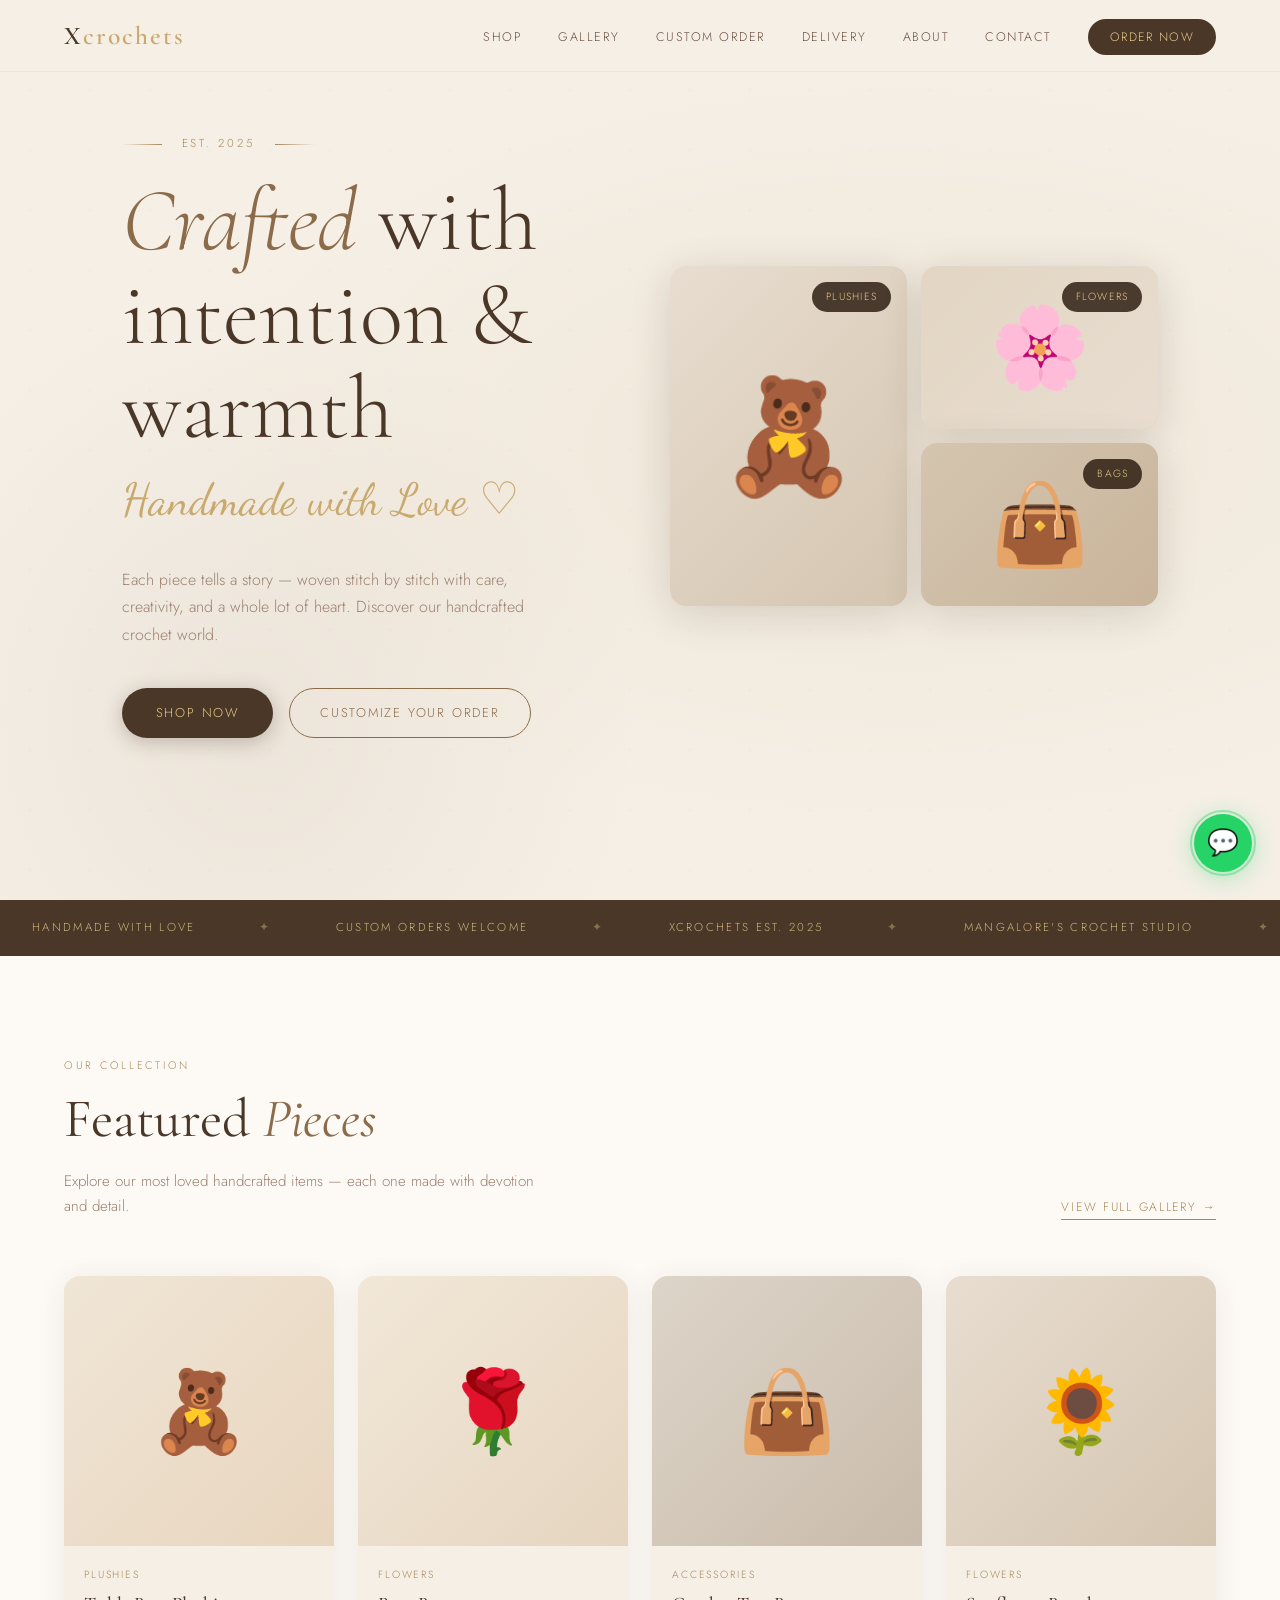
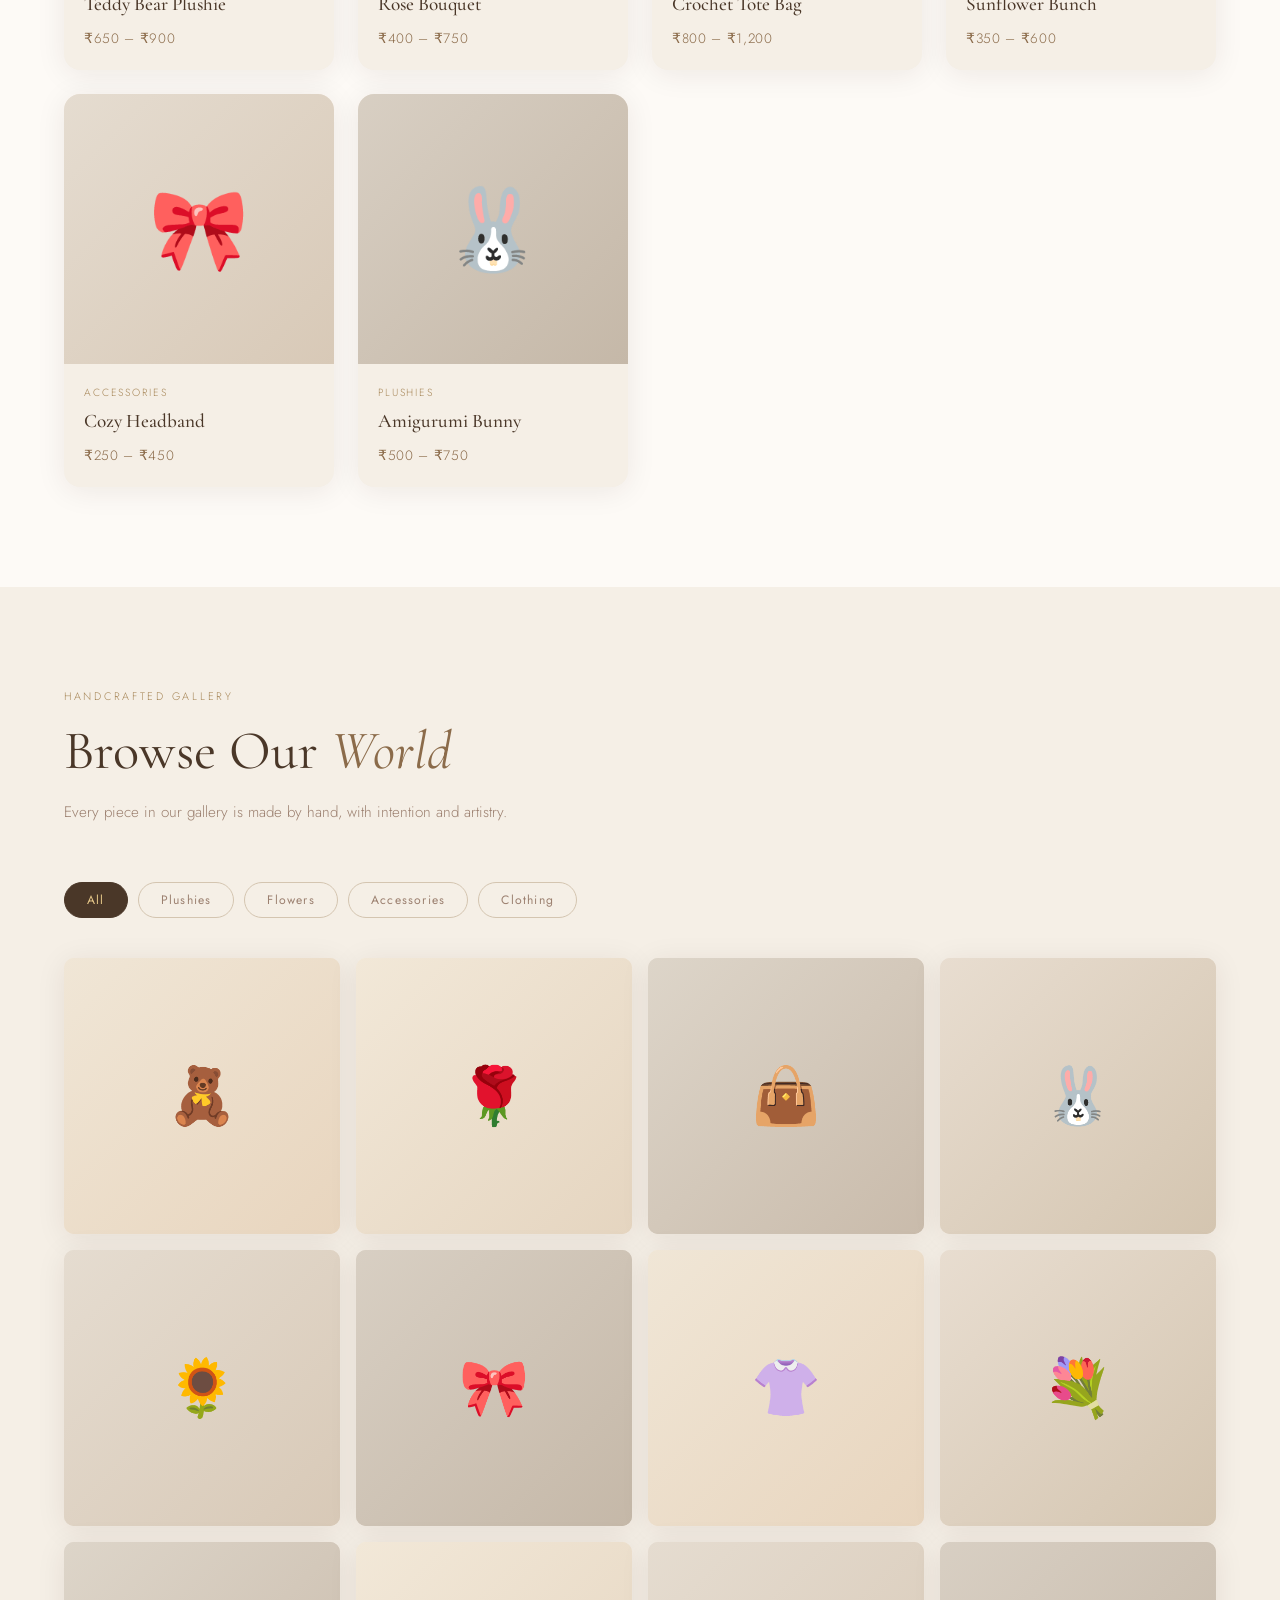
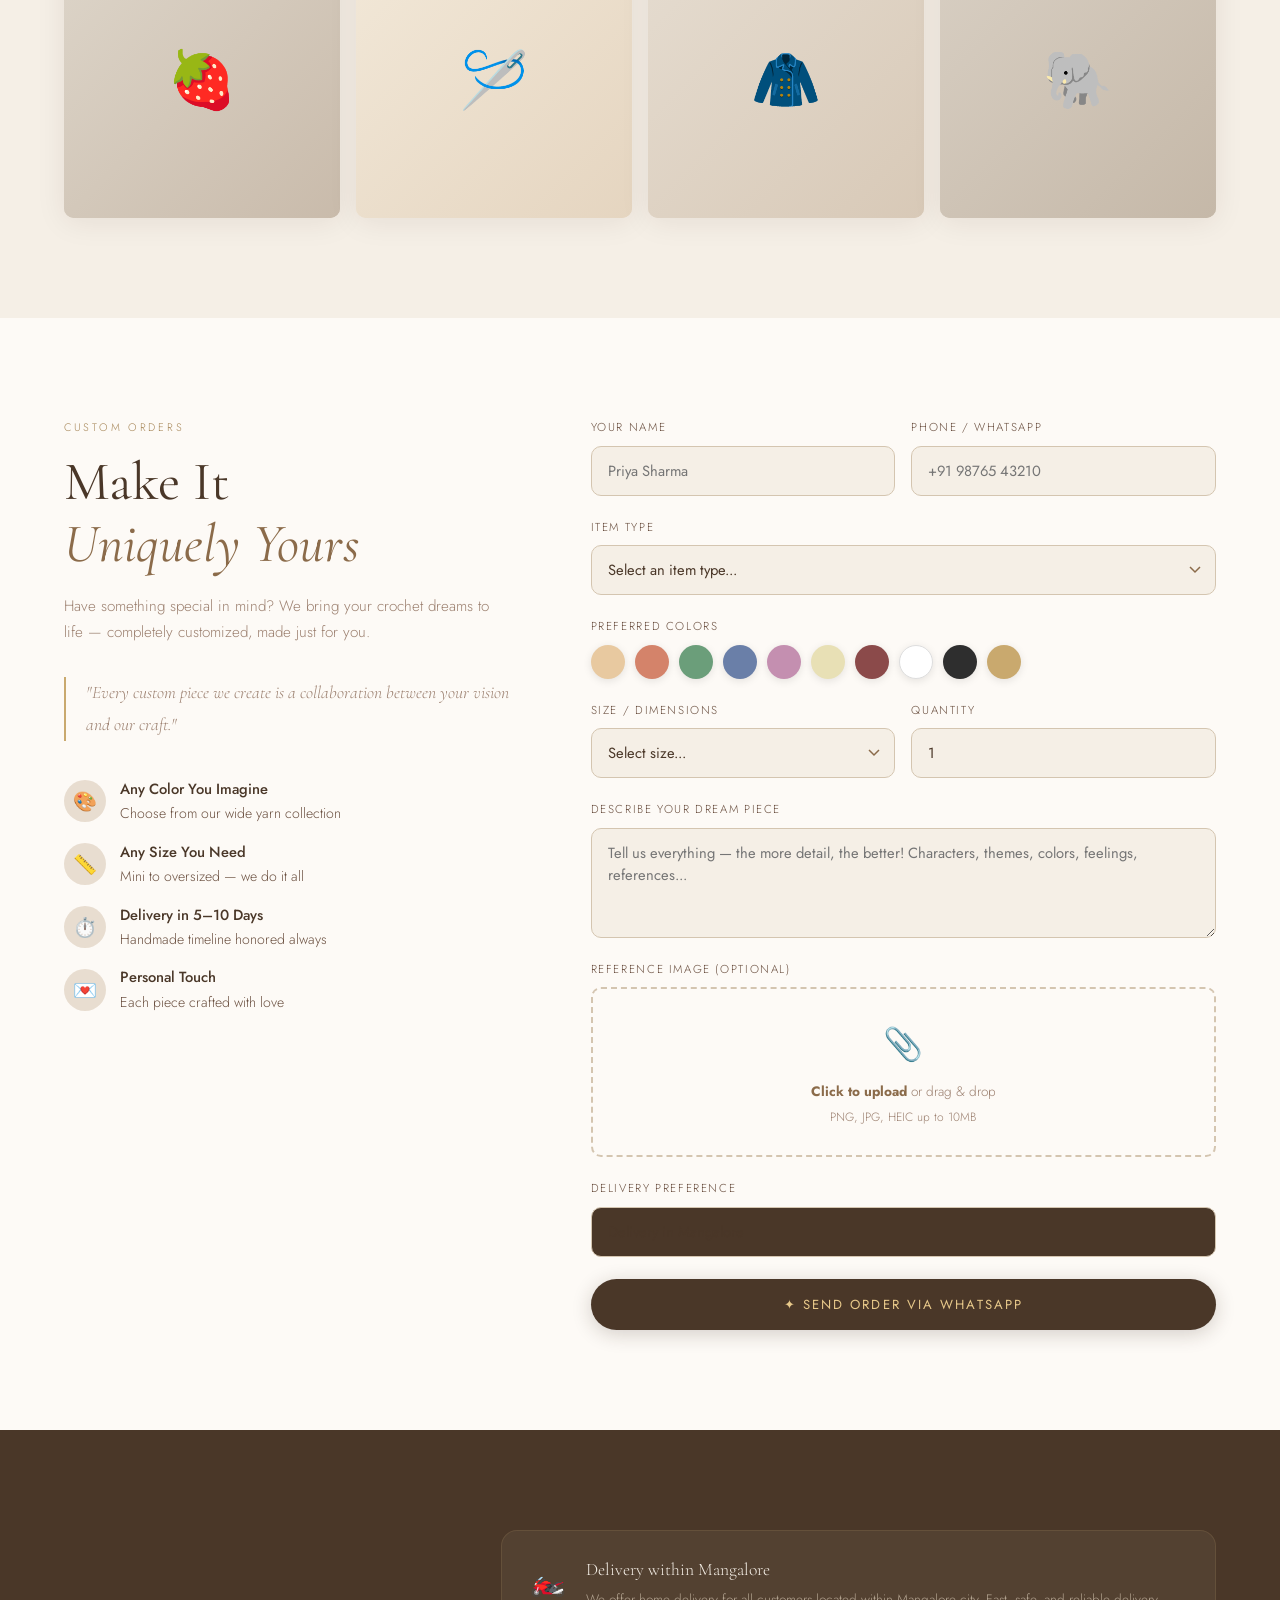
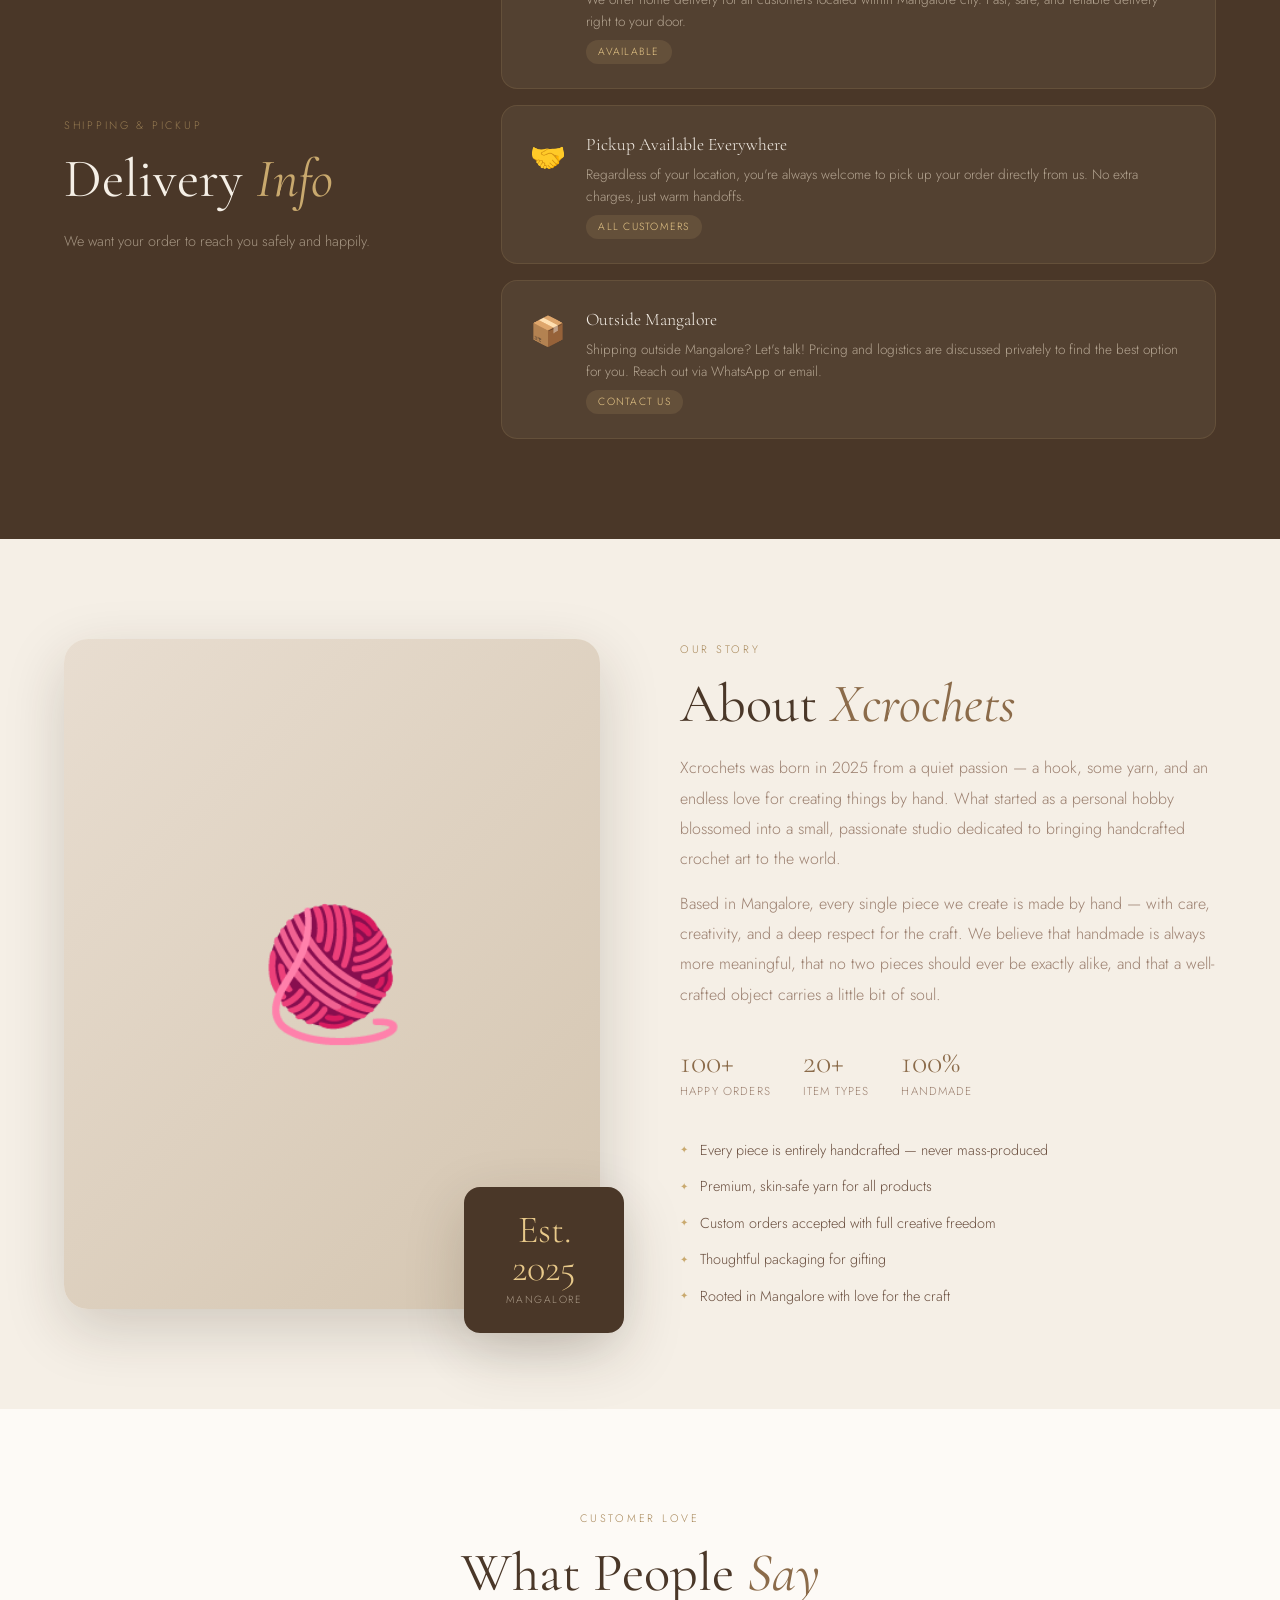
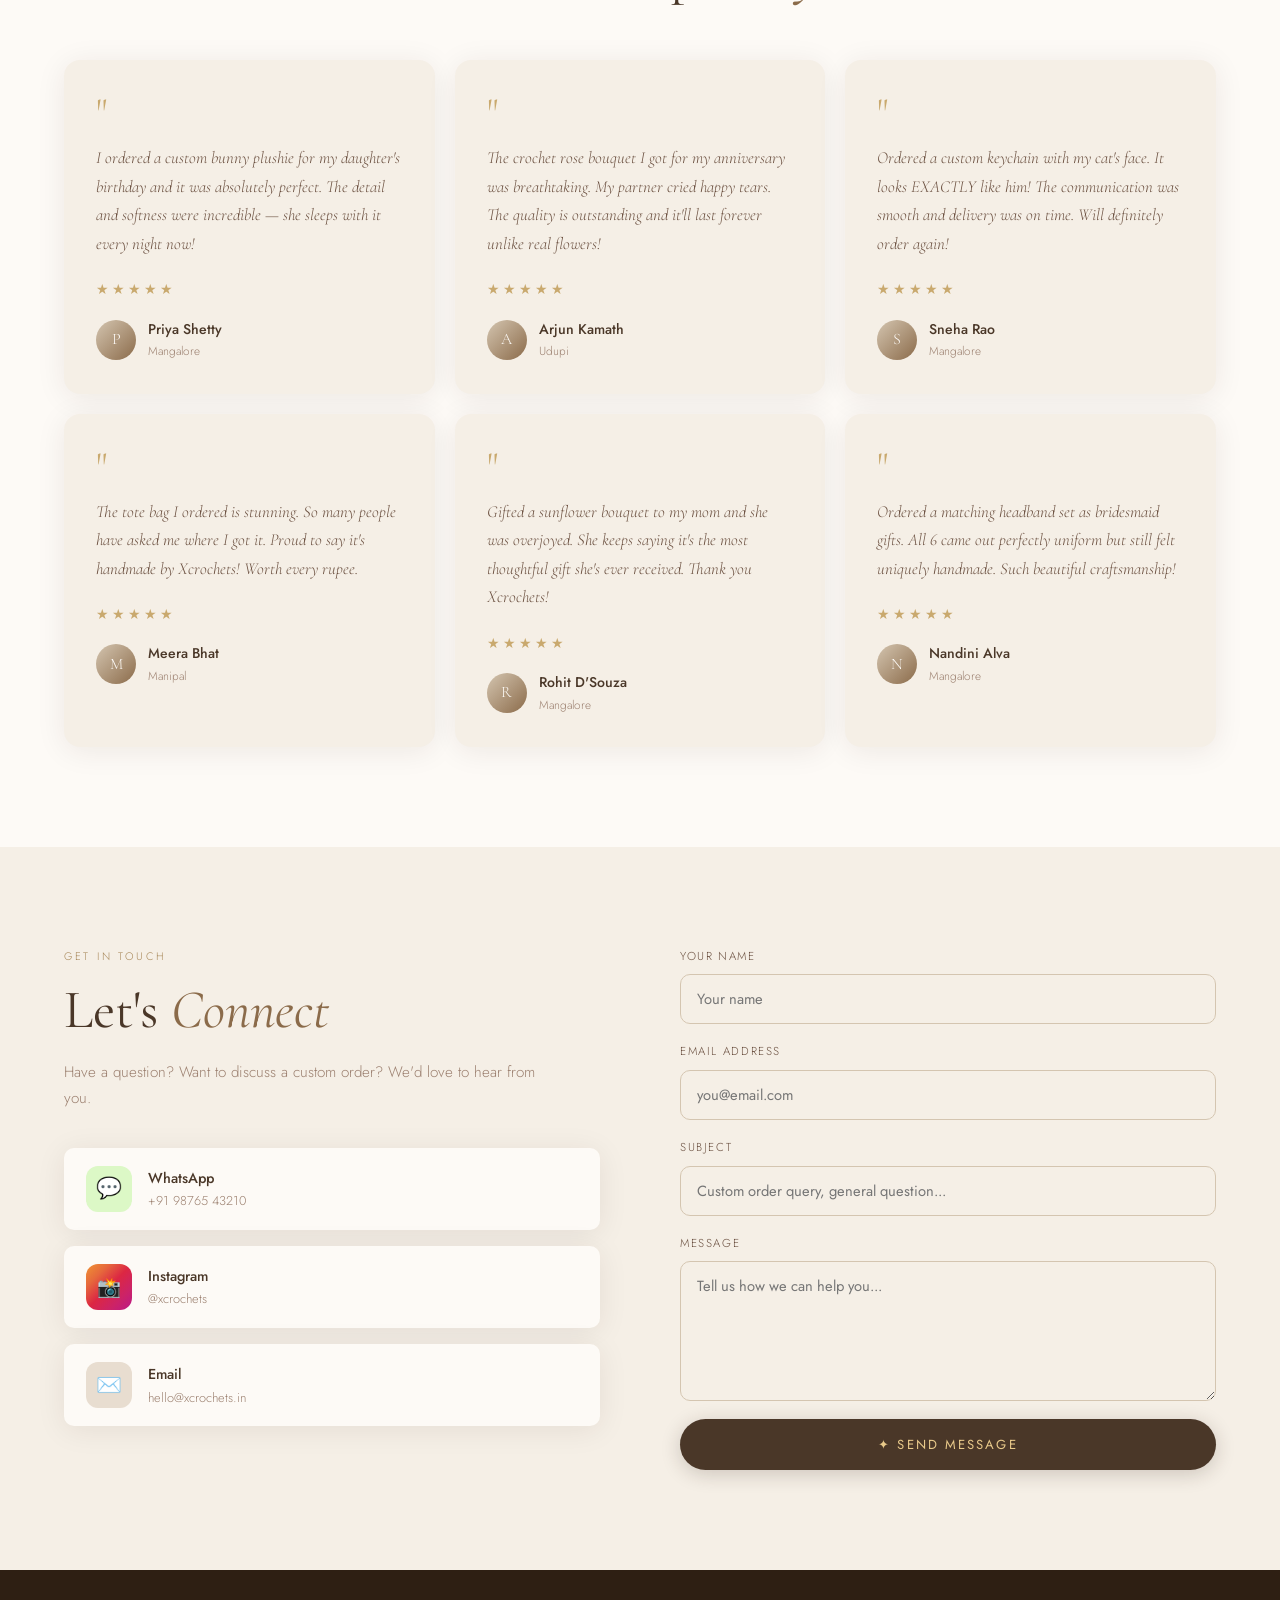
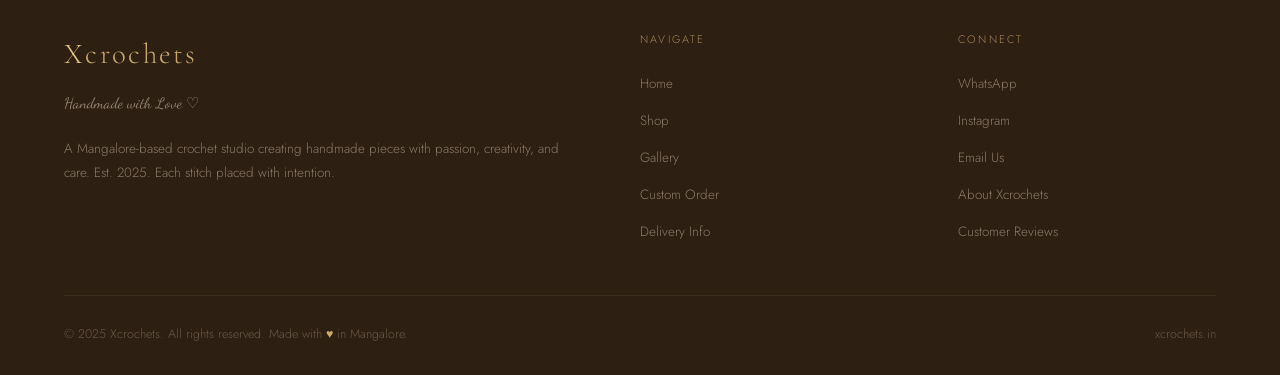
==== xcrochets.html @ 1c0089d7 "Add files via upload" ====
<!DOCTYPE html>
<html lang="en">
<head>
  <meta charset="UTF-8" />
  <meta name="viewport" content="width=device-width, initial-scale=1.0" />
  <title>Xcrochets — Handmade with Love</title>
  <link rel="preconnect" href="https://fonts.googleapis.com" />
  <link rel="preconnect" href="https://fonts.gstatic.com" crossorigin />
  <link href="https://fonts.googleapis.com/css2?family=Cormorant+Garamond:ital,wght@0,300;0,400;0,500;0,600;1,300;1,400&family=Jost:wght@300;400;500&family=Dancing+Script:wght@600&display=swap" rel="stylesheet" />
  <style>
    /* ===== VARIABLES ===== */
    :root {
      --cream: #f5efe6;
      --beige: #e8ddd0;
      --beige-mid: #d4c5b0;
      --warm-brown: #8b6b4a;
      --dark-brown: #4a3728;
      --deep-brown: #2e1f13;
      --gold: #c9a96e;
      --gold-light: #e8c98a;
      --gold-muted: #a8885a;
      --text-dark: #2e1f13;
      --text-mid: #6b5040;
      --text-light: #9c8070;
      --white: #fdfaf6;
      --shadow-soft: 0 4px 30px rgba(46,31,19,0.08);
      --shadow-mid: 0 8px 40px rgba(46,31,19,0.14);
      --shadow-deep: 0 20px 60px rgba(46,31,19,0.18);
      --radius: 16px;
      --radius-sm: 10px;
      --transition: all 0.4s cubic-bezier(0.25,0.8,0.25,1);
    }

    /* ===== RESET ===== */
    *, *::before, *::after { box-sizing: border-box; margin: 0; padding: 0; }
    html { scroll-behavior: smooth; font-size: 16px; }
    body {
      background: var(--cream);
      color: var(--text-dark);
      font-family: 'Jost', sans-serif;
      font-weight: 300;
      line-height: 1.7;
      overflow-x: hidden;
    }
    img { max-width: 100%; display: block; }
    a { text-decoration: none; color: inherit; }

    /* ===== LOADER ===== */
    #loader {
      position: fixed; inset: 0; z-index: 9999;
      background: var(--deep-brown);
      display: flex; flex-direction: column;
      align-items: center; justify-content: center;
      gap: 16px;
      transition: opacity 0.7s ease, visibility 0.7s ease;
    }
    #loader.hide { opacity: 0; visibility: hidden; }
    .loader-brand {
      font-family: 'Cormorant Garamond', serif;
      font-size: 2.8rem;
      color: var(--gold-light);
      letter-spacing: 0.15em;
      opacity: 0;
      animation: fadeIn 0.8s ease 0.3s forwards;
    }
    .loader-script {
      font-family: 'Dancing Script', cursive;
      font-size: 1.1rem;
      color: var(--beige-mid);
      opacity: 0;
      animation: fadeIn 0.8s ease 0.6s forwards;
    }
    .loader-bar {
      width: 120px; height: 1px;
      background: rgba(201,169,110,0.2);
      position: relative; overflow: hidden;
      margin-top: 8px;
    }
    .loader-bar::after {
      content: '';
      position: absolute; inset: 0;
      background: var(--gold);
      transform: translateX(-100%);
      animation: loaderSlide 1.2s ease 0.5s forwards;
    }
    @keyframes loaderSlide { to { transform: translateX(0); } }
    @keyframes fadeIn { to { opacity: 1; } }

    /* ===== NAV ===== */
    nav {
      position: fixed; top: 0; left: 0; right: 0; z-index: 1000;
      display: flex; align-items: center; justify-content: space-between;
      padding: 0 5%;
      height: 72px;
      background: rgba(245,239,230,0.85);
      backdrop-filter: blur(18px);
      -webkit-backdrop-filter: blur(18px);
      border-bottom: 1px solid rgba(201,169,110,0.15);
      transition: var(--transition);
    }
    nav.scrolled {
      height: 60px;
      box-shadow: var(--shadow-soft);
    }
    .nav-logo {
      font-family: 'Cormorant Garamond', serif;
      font-size: 1.6rem;
      font-weight: 600;
      color: var(--dark-brown);
      letter-spacing: 0.08em;
    }
    .nav-logo span { color: var(--gold); }
    .nav-links {
      display: flex; gap: 36px;
      list-style: none;
    }
    .nav-links a {
      font-size: 0.78rem;
      letter-spacing: 0.12em;
      text-transform: uppercase;
      color: var(--text-mid);
      position: relative;
      transition: color 0.3s;
    }
    .nav-links a::after {
      content: '';
      position: absolute; bottom: -4px; left: 0;
      width: 0; height: 1px;
      background: var(--gold);
      transition: width 0.3s ease;
    }
    .nav-links a:hover { color: var(--dark-brown); }
    .nav-links a:hover::after { width: 100%; }
    .nav-cta {
      background: var(--dark-brown);
      color: var(--gold-light) !important;
      padding: 9px 22px;
      border-radius: 50px;
      font-size: 0.76rem !important;
      letter-spacing: 0.14em;
      transition: var(--transition) !important;
    }
    .nav-cta:hover {
      background: var(--warm-brown) !important;
      color: var(--white) !important;
    }
    .nav-cta::after { display: none !important; }
    .hamburger {
      display: none;
      flex-direction: column; gap: 5px;
      cursor: pointer; padding: 4px;
    }
    .hamburger span {
      width: 24px; height: 1.5px;
      background: var(--dark-brown);
      transition: var(--transition);
      display: block;
    }
    .mobile-menu {
      display: none;
      position: fixed;
      top: 72px; left: 0; right: 0;
      background: var(--white);
      border-bottom: 1px solid var(--beige);
      padding: 24px 5% 32px;
      z-index: 999;
      flex-direction: column; gap: 0;
    }
    .mobile-menu.open { display: flex; }
    .mobile-menu a {
      padding: 14px 0;
      border-bottom: 1px solid var(--beige);
      font-size: 0.9rem;
      letter-spacing: 0.08em;
      color: var(--text-mid);
    }

    /* ===== HERO ===== */
    #home {
      min-height: 100vh;
      display: flex; align-items: center;
      position: relative;
      overflow: hidden;
      padding-top: 72px;
    }
    .hero-bg {
      position: absolute; inset: 0;
      background:
        radial-gradient(ellipse 80% 60% at 70% 50%, rgba(201,169,110,0.12) 0%, transparent 70%),
        radial-gradient(ellipse 50% 80% at 20% 80%, rgba(139,107,74,0.08) 0%, transparent 60%),
        var(--cream);
    }
    .hero-texture {
      position: absolute; inset: 0;
      opacity: 0.03;
      background-image: url("data:image/svg+xml,%3Csvg width='60' height='60' viewBox='0 0 60 60' xmlns='http://www.w3.org/2000/svg'%3E%3Cg fill='none' fill-rule='evenodd'%3E%3Cg fill='%238b6b4a' fill-opacity='1'%3E%3Ccircle cx='30' cy='30' r='1.5'/%3E%3C/g%3E%3C/g%3E%3C/svg%3E");
    }
    .hero-content {
      position: relative; z-index: 2;
      max-width: 1200px; margin: 0 auto;
      padding: 0 5%;
      display: grid;
      grid-template-columns: 1fr 1fr;
      align-items: center;
      gap: 60px;
      width: 100%;
    }
    .hero-text { max-width: 560px; }
    .hero-est {
      font-size: 0.72rem;
      letter-spacing: 0.25em;
      text-transform: uppercase;
      color: var(--gold-muted);
      display: flex; align-items: center; gap: 10px;
      margin-bottom: 20px;
      opacity: 0; transform: translateY(20px);
      animation: revealUp 0.7s ease 1.2s forwards;
    }
    .hero-est::before, .hero-est::after {
      content: ''; flex: 1;
      height: 1px;
      background: linear-gradient(90deg, transparent, var(--gold-muted));
      max-width: 40px;
    }
    .hero-est::after { background: linear-gradient(90deg, var(--gold-muted), transparent); }
    .hero-h1 {
      font-family: 'Cormorant Garamond', serif;
      font-size: clamp(3.5rem, 7vw, 6rem);
      font-weight: 300;
      line-height: 1.05;
      color: var(--dark-brown);
      margin-bottom: 6px;
      opacity: 0; transform: translateY(30px);
      animation: revealUp 0.8s ease 1.4s forwards;
    }
    .hero-h1 em {
      font-style: italic;
      color: var(--warm-brown);
    }
    .hero-script {
      font-family: 'Dancing Script', cursive;
      font-size: clamp(1.8rem, 3.5vw, 2.8rem);
      color: var(--gold);
      display: block;
      margin-bottom: 28px;
      opacity: 0; transform: translateY(20px);
      animation: revealUp 0.8s ease 1.6s forwards;
    }
    .hero-desc {
      color: var(--text-light);
      font-size: 1rem;
      max-width: 420px;
      margin-bottom: 40px;
      opacity: 0; transform: translateY(20px);
      animation: revealUp 0.8s ease 1.8s forwards;
    }
    .hero-btns {
      display: flex; gap: 16px; flex-wrap: wrap;
      opacity: 0; transform: translateY(20px);
      animation: revealUp 0.8s ease 2s forwards;
    }
    .btn-primary {
      background: var(--dark-brown);
      color: var(--gold-light);
      padding: 14px 34px;
      border-radius: 50px;
      font-size: 0.8rem;
      letter-spacing: 0.14em;
      text-transform: uppercase;
      transition: var(--transition);
      box-shadow: 0 4px 20px rgba(46,31,19,0.25);
    }
    .btn-primary:hover {
      background: var(--warm-brown);
      transform: translateY(-2px);
      box-shadow: var(--shadow-mid);
    }
    .btn-secondary {
      border: 1.5px solid var(--warm-brown);
      color: var(--warm-brown);
      padding: 13px 30px;
      border-radius: 50px;
      font-size: 0.8rem;
      letter-spacing: 0.14em;
      text-transform: uppercase;
      transition: var(--transition);
    }
    .btn-secondary:hover {
      background: var(--warm-brown);
      color: var(--white);
      transform: translateY(-2px);
    }
    .hero-visual {
      position: relative;
      opacity: 0;
      animation: revealUp 1s ease 1.5s forwards;
    }
    .hero-card-grid {
      display: grid;
      grid-template-columns: 1fr 1fr;
      grid-template-rows: 1fr 1fr;
      gap: 14px;
    }
    .hero-card {
      border-radius: var(--radius);
      overflow: hidden;
      position: relative;
      box-shadow: var(--shadow-mid);
      transition: transform 0.4s ease, box-shadow 0.4s ease;
    }
    .hero-card:hover { transform: translateY(-5px); box-shadow: var(--shadow-deep); }
    .hero-card:nth-child(1) { grid-row: span 2; }
    .hero-card-img {
      width: 100%; height: 100%;
      object-fit: cover;
      background: var(--beige);
      min-height: 140px;
    }
    .hero-card-crochet {
      width: 100%; height: 100%;
      display: flex; align-items: center; justify-content: center;
      font-size: 5rem;
      background: linear-gradient(135deg, var(--beige) 0%, var(--beige-mid) 100%);
    }
    .hero-card:nth-child(1) .hero-card-crochet { min-height: 340px; font-size: 7rem; }
    .hero-card:nth-child(2) .hero-card-crochet { min-height: 160px; background: linear-gradient(135deg, #e2d5c3 0%, var(--beige) 100%); }
    .hero-card:nth-child(3) .hero-card-crochet { min-height: 160px; background: linear-gradient(135deg, var(--beige-mid) 0%, #c9b49a 100%); }
    .hero-badge {
      position: absolute;
      top: 16px; right: 16px;
      background: rgba(46,31,19,0.85);
      backdrop-filter: blur(8px);
      color: var(--gold-light);
      padding: 6px 14px;
      border-radius: 50px;
      font-size: 0.65rem;
      letter-spacing: 0.12em;
      text-transform: uppercase;
    }
    @keyframes revealUp {
      to { opacity: 1; transform: translateY(0); }
    }

    /* ===== MARQUEE ===== */
    .marquee-section {
      background: var(--dark-brown);
      padding: 18px 0;
      overflow: hidden;
    }
    .marquee-track {
      display: flex;
      white-space: nowrap;
      animation: marqueeScroll 25s linear infinite;
    }
    .marquee-item {
      flex-shrink: 0;
      padding: 0 32px;
      font-size: 0.72rem;
      letter-spacing: 0.2em;
      text-transform: uppercase;
      color: var(--gold-light);
      opacity: 0.85;
    }
    .marquee-dot {
      color: var(--gold);
      opacity: 0.5;
    }
    @keyframes marqueeScroll {
      from { transform: translateX(0); }
      to { transform: translateX(-50%); }
    }

    /* ===== SECTIONS GENERIC ===== */
    section { padding: 100px 5%; }
    .section-label {
      font-size: 0.68rem;
      letter-spacing: 0.25em;
      text-transform: uppercase;
      color: var(--gold-muted);
      margin-bottom: 14px;
    }
    .section-title {
      font-family: 'Cormorant Garamond', serif;
      font-size: clamp(2.2rem, 4.5vw, 3.4rem);
      font-weight: 400;
      color: var(--dark-brown);
      line-height: 1.15;
      margin-bottom: 18px;
    }
    .section-title em { font-style: italic; color: var(--warm-brown); }
    .section-sub {
      color: var(--text-light);
      max-width: 480px;
      font-size: 0.95rem;
    }
    .section-header { margin-bottom: 56px; }
    .inner { max-width: 1200px; margin: 0 auto; }
    .reveal {
      opacity: 0; transform: translateY(40px);
      transition: opacity 0.8s ease, transform 0.8s ease;
    }
    .reveal.visible { opacity: 1; transform: translateY(0); }

    /* ===== FEATURED PRODUCTS ===== */
    #products { background: var(--white); }
    .products-header {
      display: flex; justify-content: space-between; align-items: flex-end;
      flex-wrap: wrap; gap: 16px;
    }
    .view-all {
      font-size: 0.76rem;
      letter-spacing: 0.14em;
      text-transform: uppercase;
      color: var(--gold-muted);
      border-bottom: 1px solid var(--gold-muted);
      padding-bottom: 2px;
      transition: color 0.3s;
    }
    .view-all:hover { color: var(--warm-brown); }
    .products-grid {
      display: grid;
      grid-template-columns: repeat(auto-fill, minmax(260px, 1fr));
      gap: 24px;
    }
    .product-card {
      background: var(--cream);
      border-radius: var(--radius);
      overflow: hidden;
      box-shadow: var(--shadow-soft);
      transition: transform 0.4s ease, box-shadow 0.4s ease;
      cursor: pointer;
      position: relative;
    }
    .product-card:hover { transform: translateY(-8px); box-shadow: var(--shadow-deep); }
    .product-img {
      aspect-ratio: 1;
      display: flex; align-items: center; justify-content: center;
      font-size: 4rem;
      position: relative;
      overflow: hidden;
      transition: transform 0.5s ease;
    }
    .product-card:hover .product-img { transform: scale(1.04); }
    .product-overlay {
      position: absolute; inset: 0;
      background: rgba(46,31,19,0.6);
      display: flex; align-items: center; justify-content: center;
      opacity: 0;
      transition: opacity 0.4s ease;
    }
    .product-card:hover .product-overlay { opacity: 1; }
    .overlay-btn {
      background: var(--gold-light);
      color: var(--deep-brown);
      padding: 10px 24px;
      border-radius: 50px;
      font-size: 0.75rem;
      letter-spacing: 0.12em;
      text-transform: uppercase;
      transform: translateY(10px);
      transition: transform 0.3s ease 0.05s;
    }
    .product-card:hover .overlay-btn { transform: translateY(0); }
    .product-info { padding: 20px; }
    .product-cat {
      font-size: 0.65rem;
      letter-spacing: 0.18em;
      text-transform: uppercase;
      color: var(--gold-muted);
      margin-bottom: 4px;
    }
    .product-name {
      font-family: 'Cormorant Garamond', serif;
      font-size: 1.2rem;
      font-weight: 500;
      color: var(--dark-brown);
      margin-bottom: 6px;
    }
    .product-price {
      font-size: 0.85rem;
      color: var(--warm-brown);
      letter-spacing: 0.05em;
    }

    /* ===== GALLERY ===== */
    #gallery { background: var(--cream); }
    .gallery-filter {
      display: flex; gap: 10px; flex-wrap: wrap;
      margin-bottom: 40px;
    }
    .filter-btn {
      padding: 8px 22px;
      border-radius: 50px;
      border: 1.5px solid var(--beige-mid);
      background: transparent;
      color: var(--text-light);
      font-size: 0.76rem;
      letter-spacing: 0.1em;
      cursor: pointer;
      transition: var(--transition);
      font-family: 'Jost', sans-serif;
    }
    .filter-btn.active, .filter-btn:hover {
      background: var(--dark-brown);
      border-color: var(--dark-brown);
      color: var(--gold-light);
    }
    .gallery-grid {
      display: grid;
      grid-template-columns: repeat(auto-fill, minmax(220px, 1fr));
      gap: 16px;
    }
    .gallery-item {
      border-radius: var(--radius-sm);
      overflow: hidden;
      aspect-ratio: 1;
      position: relative;
      cursor: pointer;
      box-shadow: var(--shadow-soft);
    }
    .gallery-thumb {
      width: 100%; height: 100%;
      display: flex; align-items: center; justify-content: center;
      font-size: 3.5rem;
      transition: transform 0.5s ease;
    }
    .gallery-item:hover .gallery-thumb { transform: scale(1.1); }
    .gallery-item-overlay {
      position: absolute; inset: 0;
      background: linear-gradient(to top, rgba(46,31,19,0.7) 0%, transparent 50%);
      opacity: 0;
      transition: opacity 0.4s;
      display: flex; align-items: flex-end;
      padding: 16px;
    }
    .gallery-item:hover .gallery-item-overlay { opacity: 1; }
    .gallery-item-name {
      color: var(--white);
      font-family: 'Cormorant Garamond', serif;
      font-size: 1rem;
      font-weight: 400;
    }

    /* ===== MODAL ===== */
    .modal-backdrop {
      display: none;
      position: fixed; inset: 0; z-index: 2000;
      background: rgba(46,31,19,0.7);
      backdrop-filter: blur(6px);
      align-items: center; justify-content: center;
      padding: 20px;
    }
    .modal-backdrop.open { display: flex; }
    .modal-box {
      background: var(--white);
      border-radius: 20px;
      padding: 40px;
      max-width: 480px; width: 100%;
      position: relative;
      box-shadow: var(--shadow-deep);
      animation: modalIn 0.4s cubic-bezier(0.34,1.56,0.64,1);
    }
    @keyframes modalIn {
      from { transform: scale(0.88); opacity: 0; }
      to { transform: scale(1); opacity: 1; }
    }
    .modal-close {
      position: absolute; top: 20px; right: 20px;
      width: 36px; height: 36px;
      border-radius: 50%; border: none;
      background: var(--beige); color: var(--text-mid);
      font-size: 1.1rem; cursor: pointer;
      display: flex; align-items: center; justify-content: center;
      transition: var(--transition);
    }
    .modal-close:hover { background: var(--dark-brown); color: var(--white); }
    .modal-emoji { font-size: 4rem; margin-bottom: 16px; }
    .modal-title {
      font-family: 'Cormorant Garamond', serif;
      font-size: 1.8rem; color: var(--dark-brown);
      margin-bottom: 8px;
    }
    .modal-desc { color: var(--text-light); font-size: 0.9rem; margin-bottom: 24px; }
    .modal-price {
      font-size: 1rem; color: var(--warm-brown);
      margin-bottom: 20px;
    }

    /* ===== CUSTOM ORDER ===== */
    #custom { background: var(--white); }
    .custom-inner {
      display: grid;
      grid-template-columns: 1fr 1.4fr;
      gap: 80px;
      align-items: start;
    }
    .custom-left { position: sticky; top: 100px; }
    .custom-quote {
      font-family: 'Cormorant Garamond', serif;
      font-size: 1.1rem;
      font-style: italic;
      color: var(--text-light);
      border-left: 2px solid var(--gold);
      padding-left: 20px;
      margin-top: 32px;
      line-height: 1.8;
    }
    .custom-features { margin-top: 36px; display: flex; flex-direction: column; gap: 14px; }
    .custom-feat {
      display: flex; align-items: center; gap: 14px;
    }
    .feat-icon {
      width: 42px; height: 42px; border-radius: 50%;
      background: var(--beige);
      display: flex; align-items: center; justify-content: center;
      font-size: 1.2rem; flex-shrink: 0;
    }
    .feat-text { font-size: 0.88rem; color: var(--text-mid); }
    .feat-text strong { color: var(--dark-brown); display: block; font-weight: 500; font-size: 0.92rem; }

    /* FORM */
    .order-form { display: flex; flex-direction: column; gap: 22px; }
    .form-group { display: flex; flex-direction: column; gap: 8px; }
    .form-row { display: grid; grid-template-columns: 1fr 1fr; gap: 16px; }
    label {
      font-size: 0.72rem;
      letter-spacing: 0.14em;
      text-transform: uppercase;
      color: var(--text-mid);
    }
    input, select, textarea {
      background: var(--cream);
      border: 1.5px solid var(--beige-mid);
      border-radius: var(--radius-sm);
      padding: 13px 16px;
      font-family: 'Jost', sans-serif;
      font-size: 0.92rem;
      color: var(--dark-brown);
      transition: border-color 0.3s, box-shadow 0.3s;
      outline: none;
      width: 100%;
    }
    input:focus, select:focus, textarea:focus {
      border-color: var(--gold);
      box-shadow: 0 0 0 3px rgba(201,169,110,0.12);
    }
    select { cursor: pointer; appearance: none; background-image: url("data:image/svg+xml,%3Csvg xmlns='http://www.w3.org/2000/svg' width='12' height='8' viewBox='0 0 12 8'%3E%3Cpath d='M1 1l5 5 5-5' stroke='%238b6b4a' stroke-width='1.5' fill='none'/%3E%3C/svg%3E"); background-repeat: no-repeat; background-position: right 14px center; }
    textarea { resize: vertical; min-height: 110px; }
    .color-group { display: flex; flex-wrap: wrap; gap: 10px; }
    .color-check { display: none; }
    .color-swatch {
      width: 34px; height: 34px; border-radius: 50%;
      cursor: pointer;
      border: 2.5px solid transparent;
      transition: transform 0.2s, border-color 0.2s;
      box-shadow: 0 2px 8px rgba(0,0,0,0.1);
    }
    .color-check:checked + .color-swatch {
      border-color: var(--dark-brown);
      transform: scale(1.15);
    }
    .upload-area {
      border: 2px dashed var(--beige-mid);
      border-radius: var(--radius-sm);
      padding: 28px;
      text-align: center;
      cursor: pointer;
      transition: border-color 0.3s, background 0.3s;
    }
    .upload-area:hover {
      border-color: var(--gold);
      background: rgba(201,169,110,0.05);
    }
    .upload-icon { font-size: 2rem; margin-bottom: 8px; }
    .upload-text { font-size: 0.85rem; color: var(--text-light); }
    .upload-text strong { color: var(--warm-brown); }
    .submit-btn {
      background: var(--dark-brown);
      color: var(--gold-light);
      border: none; cursor: pointer;
      padding: 16px 40px;
      border-radius: 50px;
      font-family: 'Jost', sans-serif;
      font-size: 0.82rem;
      letter-spacing: 0.16em;
      text-transform: uppercase;
      transition: var(--transition);
      width: 100%;
      box-shadow: 0 4px 20px rgba(46,31,19,0.2);
    }
    .submit-btn:hover {
      background: var(--warm-brown);
      transform: translateY(-2px);
      box-shadow: var(--shadow-mid);
    }

    /* ===== DELIVERY ===== */
    #delivery { background: var(--dark-brown); }
    .delivery-inner {
      display: grid;
      grid-template-columns: 1fr 2fr;
      gap: 80px;
      align-items: center;
    }
    .delivery-inner .section-label { color: rgba(201,169,110,0.6); }
    .delivery-inner .section-title { color: var(--cream); }
    .delivery-inner .section-title em { color: var(--gold); }
    .delivery-cards { display: flex; flex-direction: column; gap: 16px; }
    .delivery-card {
      background: rgba(245,239,230,0.05);
      border: 1px solid rgba(201,169,110,0.15);
      border-radius: var(--radius);
      padding: 24px 28px;
      display: flex; gap: 20px; align-items: flex-start;
      transition: background 0.3s, border-color 0.3s;
    }
    .delivery-card:hover {
      background: rgba(201,169,110,0.08);
      border-color: rgba(201,169,110,0.3);
    }
    .delivery-icon { font-size: 1.8rem; margin-top: 2px; }
    .delivery-title {
      font-family: 'Cormorant Garamond', serif;
      font-size: 1.1rem;
      color: var(--cream);
      margin-bottom: 4px;
    }
    .delivery-desc { font-size: 0.85rem; color: rgba(212,197,176,0.75); line-height: 1.6; }
    .delivery-tag {
      display: inline-block;
      background: rgba(201,169,110,0.15);
      color: var(--gold-light);
      padding: 3px 12px;
      border-radius: 50px;
      font-size: 0.65rem;
      letter-spacing: 0.12em;
      text-transform: uppercase;
      margin-top: 8px;
    }

    /* ===== ABOUT ===== */
    #about { background: var(--cream); }
    .about-inner {
      display: grid;
      grid-template-columns: 1fr 1fr;
      gap: 80px;
      align-items: center;
    }
    .about-visual {
      position: relative;
    }
    .about-main-card {
      border-radius: 24px;
      background: linear-gradient(135deg, var(--beige) 0%, var(--beige-mid) 100%);
      aspect-ratio: 4/5;
      display: flex; align-items: center; justify-content: center;
      font-size: 8rem;
      box-shadow: var(--shadow-deep);
      position: relative;
      overflow: hidden;
    }
    .about-accent-card {
      position: absolute;
      bottom: -24px; right: -24px;
      width: 160px;
      background: var(--dark-brown);
      border-radius: 16px;
      padding: 24px;
      box-shadow: var(--shadow-deep);
      text-align: center;
    }
    .about-accent-num {
      font-family: 'Cormorant Garamond', serif;
      font-size: 2.4rem;
      color: var(--gold-light);
      line-height: 1;
    }
    .about-accent-label {
      font-size: 0.65rem;
      letter-spacing: 0.14em;
      text-transform: uppercase;
      color: rgba(212,197,176,0.7);
      margin-top: 4px;
    }
    .about-stats {
      display: flex; gap: 32px;
      margin-top: 36px;
    }
    .about-stat { }
    .stat-num {
      font-family: 'Cormorant Garamond', serif;
      font-size: 2rem;
      color: var(--warm-brown);
      line-height: 1;
    }
    .stat-label {
      font-size: 0.72rem;
      letter-spacing: 0.1em;
      text-transform: uppercase;
      color: var(--text-light);
      margin-top: 4px;
    }
    .about-values { margin-top: 36px; display: flex; flex-direction: column; gap: 12px; }
    .about-value {
      display: flex; align-items: center; gap: 12px;
      font-size: 0.9rem; color: var(--text-mid);
    }
    .about-value::before {
      content: '✦';
      color: var(--gold);
      font-size: 0.65rem;
    }

    /* ===== REVIEWS ===== */
    #reviews { background: var(--white); }
    .reviews-grid {
      display: grid;
      grid-template-columns: repeat(auto-fill, minmax(300px, 1fr));
      gap: 20px;
    }
    .review-card {
      background: var(--cream);
      border-radius: var(--radius);
      padding: 32px;
      position: relative;
      box-shadow: var(--shadow-soft);
      transition: transform 0.3s ease, box-shadow 0.3s ease;
    }
    .review-card:hover { transform: translateY(-4px); box-shadow: var(--shadow-mid); }
    .review-quote {
      font-size: 2.5rem;
      color: var(--gold);
      font-family: 'Cormorant Garamond', serif;
      line-height: 1;
      margin-bottom: 12px;
    }
    .review-text {
      font-family: 'Cormorant Garamond', serif;
      font-style: italic;
      font-size: 1.05rem;
      color: var(--text-mid);
      line-height: 1.7;
      margin-bottom: 20px;
    }
    .review-stars { color: var(--gold); font-size: 0.85rem; letter-spacing: 3px; margin-bottom: 16px; }
    .review-author { display: flex; align-items: center; gap: 12px; }
    .author-avatar {
      width: 40px; height: 40px; border-radius: 50%;
      background: linear-gradient(135deg, var(--beige-mid), var(--warm-brown));
      display: flex; align-items: center; justify-content: center;
      font-size: 1rem;
      color: var(--white);
      font-family: 'Cormorant Garamond', serif;
    }
    .author-name {
      font-weight: 500;
      font-size: 0.88rem;
      color: var(--dark-brown);
    }
    .author-loc { font-size: 0.74rem; color: var(--text-light); }

    /* ===== CONTACT ===== */
    #contact { background: var(--cream); }
    .contact-inner {
      display: grid;
      grid-template-columns: 1fr 1fr;
      gap: 80px;
    }
    .contact-channels { display: flex; flex-direction: column; gap: 16px; margin-top: 36px; }
    .contact-channel {
      display: flex; align-items: center; gap: 16px;
      padding: 18px 22px;
      background: var(--white);
      border-radius: var(--radius-sm);
      box-shadow: var(--shadow-soft);
      transition: transform 0.3s, box-shadow 0.3s;
      cursor: pointer;
    }
    .contact-channel:hover { transform: translateX(6px); box-shadow: var(--shadow-mid); }
    .channel-icon {
      width: 46px; height: 46px; border-radius: 12px;
      display: flex; align-items: center; justify-content: center;
      font-size: 1.3rem; flex-shrink: 0;
    }
    .ch-wa { background: #dcf8c6; }
    .ch-ig { background: linear-gradient(135deg, #f09433, #e6683c, #dc2743, #cc2366, #bc1888); }
    .ch-em { background: var(--beige); }
    .channel-name { font-weight: 500; color: var(--dark-brown); font-size: 0.9rem; }
    .channel-val { font-size: 0.8rem; color: var(--text-light); }
    .contact-form { display: flex; flex-direction: column; gap: 18px; }
    .form-success {
      display: none;
      background: rgba(201,169,110,0.1);
      border: 1px solid var(--gold);
      border-radius: var(--radius-sm);
      padding: 20px;
      text-align: center;
      color: var(--warm-brown);
      font-family: 'Cormorant Garamond', serif;
      font-size: 1.1rem;
    }
    .form-success.show { display: block; }

    /* ===== FOOTER ===== */
    footer {
      background: var(--deep-brown);
      padding: 60px 5% 30px;
    }
    .footer-inner {
      max-width: 1200px; margin: 0 auto;
    }
    .footer-top {
      display: grid;
      grid-template-columns: 2fr 1fr 1fr;
      gap: 60px;
      margin-bottom: 50px;
    }
    .footer-brand {
      font-family: 'Cormorant Garamond', serif;
      font-size: 1.8rem;
      color: var(--gold-light);
      letter-spacing: 0.08em;
      margin-bottom: 12px;
    }
    .footer-brand span { color: var(--gold); }
    .footer-tagline {
      font-family: 'Dancing Script', cursive;
      font-size: 0.95rem;
      color: rgba(212,197,176,0.6);
      margin-bottom: 20px;
    }
    .footer-about { font-size: 0.84rem; color: rgba(212,197,176,0.55); line-height: 1.8; }
    .footer-col-title {
      font-size: 0.68rem;
      letter-spacing: 0.2em;
      text-transform: uppercase;
      color: var(--gold-muted);
      margin-bottom: 20px;
    }
    .footer-links { list-style: none; display: flex; flex-direction: column; gap: 10px; }
    .footer-links a {
      font-size: 0.84rem;
      color: rgba(212,197,176,0.55);
      transition: color 0.3s;
    }
    .footer-links a:hover { color: var(--gold-light); }
    .footer-bottom {
      border-top: 1px solid rgba(201,169,110,0.1);
      padding-top: 28px;
      display: flex; justify-content: space-between; align-items: center;
      flex-wrap: wrap; gap: 12px;
    }
    .footer-copy { font-size: 0.78rem; color: rgba(212,197,176,0.35); }
    .footer-heart { color: var(--gold); }

    /* ===== WHATSAPP FLOAT ===== */
    .wa-float {
      position: fixed;
      bottom: 28px; right: 28px;
      z-index: 500;
      width: 58px; height: 58px;
      background: #25D366;
      border-radius: 50%;
      display: flex; align-items: center; justify-content: center;
      font-size: 1.6rem;
      box-shadow: 0 4px 24px rgba(37,211,102,0.4);
      transition: transform 0.3s, box-shadow 0.3s;
      cursor: pointer;
    }
    .wa-float:hover { transform: scale(1.1); box-shadow: 0 6px 30px rgba(37,211,102,0.5); }
    .wa-float::before {
      content: '';
      position: absolute;
      inset: -4px;
      border-radius: 50%;
      border: 2px solid rgba(37,211,102,0.4);
      animation: waPulse 2s ease infinite;
    }
    @keyframes waPulse {
      0%, 100% { transform: scale(1); opacity: 0.7; }
      50% { transform: scale(1.15); opacity: 0; }
    }

    /* ===== SCROLLBAR ===== */
    ::-webkit-scrollbar { width: 5px; }
    ::-webkit-scrollbar-track { background: var(--beige); }
    ::-webkit-scrollbar-thumb { background: var(--warm-brown); border-radius: 3px; }

    /* ===== RESPONSIVE ===== */
    @media (max-width: 900px) {
      .hero-content { grid-template-columns: 1fr; gap: 40px; }
      .hero-visual { order: -1; }
      .hero-card:nth-child(1) .hero-card-crochet { min-height: 220px; }
      .custom-inner { grid-template-columns: 1fr; gap: 40px; }
      .custom-left { position: static; }
      .delivery-inner { grid-template-columns: 1fr; gap: 40px; }
      .about-inner { grid-template-columns: 1fr; gap: 40px; }
      .contact-inner { grid-template-columns: 1fr; gap: 40px; }
      .footer-top { grid-template-columns: 1fr 1fr; gap: 40px; }
      .nav-links { display: none; }
      .hamburger { display: flex; }
      .form-row { grid-template-columns: 1fr; }
    }
    @media (max-width: 600px) {
      section { padding: 70px 5%; }
      .footer-top { grid-template-columns: 1fr; gap: 32px; }
      .about-accent-card { display: none; }
      .about-stats { gap: 20px; }
    }

    /* BG colors for product/gallery items */
    .bg1 { background: linear-gradient(135deg, #f0e6d6, #e8d5be); }
    .bg2 { background: linear-gradient(135deg, #e8ddd0, #d4c5b0); }
    .bg3 { background: linear-gradient(135deg, #ddd5c9, #c9bbab); }
    .bg4 { background: linear-gradient(135deg, #e5dcd0, #d8c9b7); }
    .bg5 { background: linear-gradient(135deg, #f2e8d8, #e5d5c0); }
    .bg6 { background: linear-gradient(135deg, #d8cfc3, #c5b8a8); }
  </style>
</head>
<body>

<!-- LOADER -->
<div id="loader">
  <div class="loader-brand">Xcrochets</div>
  <div class="loader-script">Handmade with Love</div>
  <div class="loader-bar"></div>
</div>

<!-- NAV -->
<nav id="navbar">
  <a href="#home" class="nav-logo">X<span>crochets</span></a>
  <ul class="nav-links">
    <li><a href="#products">Shop</a></li>
    <li><a href="#gallery">Gallery</a></li>
    <li><a href="#custom">Custom Order</a></li>
    <li><a href="#delivery">Delivery</a></li>
    <li><a href="#about">About</a></li>
    <li><a href="#contact">Contact</a></li>
    <li><a href="#custom" class="nav-cta">Order Now</a></li>
  </ul>
  <div class="hamburger" id="hamburger" onclick="toggleMenu()">
    <span></span><span></span><span></span>
  </div>
</nav>

<!-- MOBILE MENU -->
<div class="mobile-menu" id="mobileMenu">
  <a href="#products" onclick="toggleMenu()">Shop</a>
  <a href="#gallery" onclick="toggleMenu()">Gallery</a>
  <a href="#custom" onclick="toggleMenu()">Custom Order</a>
  <a href="#delivery" onclick="toggleMenu()">Delivery</a>
  <a href="#about" onclick="toggleMenu()">About</a>
  <a href="#reviews" onclick="toggleMenu()">Reviews</a>
  <a href="#contact" onclick="toggleMenu()">Contact</a>
</div>

<!-- HERO -->
<section id="home">
  <div class="hero-bg"></div>
  <div class="hero-texture"></div>
  <div class="hero-content">
    <div class="hero-text">
      <div class="hero-est">
        <span></span>Est. 2025<span></span>
      </div>
      <h1 class="hero-h1">
        <em>Crafted</em> with<br>intention &amp;<br>warmth
      </h1>
      <span class="hero-script">Handmade with Love ♡</span>
      <p class="hero-desc">
        Each piece tells a story — woven stitch by stitch with care, creativity, and a whole lot of heart. Discover our handcrafted crochet world.
      </p>
      <div class="hero-btns">
        <a href="#products" class="btn-primary">Shop Now</a>
        <a href="#custom" class="btn-secondary">Customize Your Order</a>
      </div>
    </div>
    <div class="hero-visual">
      <div class="hero-card-grid">
        <div class="hero-card bg1">
          <div class="hero-card-crochet">🧸</div>
          <div class="hero-badge">Plushies</div>
        </div>
        <div class="hero-card bg2">
          <div class="hero-card-crochet">🌸</div>
          <div class="hero-badge">Flowers</div>
        </div>
        <div class="hero-card bg3">
          <div class="hero-card-crochet">👜</div>
          <div class="hero-badge">Bags</div>
        </div>
      </div>
    </div>
  </div>
</section>

<!-- MARQUEE -->
<div class="marquee-section">
  <div class="marquee-track" id="marquee">
    <span class="marquee-item">Handmade with Love</span>
    <span class="marquee-item marquee-dot">✦</span>
    <span class="marquee-item">Custom Orders Welcome</span>
    <span class="marquee-item marquee-dot">✦</span>
    <span class="marquee-item">Xcrochets Est. 2025</span>
    <span class="marquee-item marquee-dot">✦</span>
    <span class="marquee-item">Mangalore's Crochet Studio</span>
    <span class="marquee-item marquee-dot">✦</span>
    <span class="marquee-item">Every Stitch Tells a Story</span>
    <span class="marquee-item marquee-dot">✦</span>
    <span class="marquee-item">Unique. Handcrafted. Yours.</span>
    <span class="marquee-item marquee-dot">✦</span>
    <!-- repeat for seamless loop -->
    <span class="marquee-item">Handmade with Love</span>
    <span class="marquee-item marquee-dot">✦</span>
    <span class="marquee-item">Custom Orders Welcome</span>
    <span class="marquee-item marquee-dot">✦</span>
    <span class="marquee-item">Xcrochets Est. 2025</span>
    <span class="marquee-item marquee-dot">✦</span>
    <span class="marquee-item">Mangalore's Crochet Studio</span>
    <span class="marquee-item marquee-dot">✦</span>
    <span class="marquee-item">Every Stitch Tells a Story</span>
    <span class="marquee-item marquee-dot">✦</span>
    <span class="marquee-item">Unique. Handcrafted. Yours.</span>
    <span class="marquee-item marquee-dot">✦</span>
  </div>
</div>

<!-- FEATURED PRODUCTS -->
<section id="products">
  <div class="inner">
    <div class="products-header section-header">
      <div>
        <p class="section-label">Our Collection</p>
        <h2 class="section-title">Featured <em>Pieces</em></h2>
        <p class="section-sub">Explore our most loved handcrafted items — each one made with devotion and detail.</p>
      </div>
      <a href="#gallery" class="view-all">View Full Gallery →</a>
    </div>
    <div class="products-grid">
      <div class="product-card reveal" onclick="openModal('Teddy Bear Plushie','🧸','Plushie','A huggable, soft crochet teddy bear made with premium cotton yarn. Perfect as a gift or keepsake.','\u20b9 650–\u20b9 900')">
        <div class="product-img bg1"><div style="font-size:5rem">🧸</div><div class="product-overlay"><div class="overlay-btn">Quick View</div></div></div>
        <div class="product-info"><p class="product-cat">Plushies</p><p class="product-name">Teddy Bear Plushie</p><p class="product-price">₹650 – ₹900</p></div>
      </div>
      <div class="product-card reveal" onclick="openModal('Rose Bouquet','🌹','Flowers','Everlasting crochet rose bouquet — never wilts, never fades. A timeless romantic gift.','\u20b9 400–\u20b9 750')">
        <div class="product-img bg5"><div style="font-size:5rem">🌹</div><div class="product-overlay"><div class="overlay-btn">Quick View</div></div></div>
        <div class="product-info"><p class="product-cat">Flowers</p><p class="product-name">Rose Bouquet</p><p class="product-price">₹400 – ₹750</p></div>
      </div>
      <div class="product-card reveal" onclick="openModal('Tote Bag','👜','Accessories','Stylish handcrafted crochet tote — functional, beautiful, and completely unique.','\u20b9 800–\u20b9 1200')">
        <div class="product-img bg3"><div style="font-size:5rem">👜</div><div class="product-overlay"><div class="overlay-btn">Quick View</div></div></div>
        <div class="product-info"><p class="product-cat">Accessories</p><p class="product-name">Crochet Tote Bag</p><p class="product-price">₹800 – ₹1,200</p></div>
      </div>
      <div class="product-card reveal" onclick="openModal('Sunflower Bunch','🌻','Flowers','A cheerful bundle of sunshine — handcrafted sunflowers that brighten any space.','\u20b9 350–\u20b9 600')">
        <div class="product-img bg2"><div style="font-size:5rem">🌻</div><div class="product-overlay"><div class="overlay-btn">Quick View</div></div></div>
        <div class="product-info"><p class="product-cat">Flowers</p><p class="product-name">Sunflower Bunch</p><p class="product-price">₹350 – ₹600</p></div>
      </div>
      <div class="product-card reveal" onclick="openModal('Cozy Headband','🎀','Accessories','Soft, stretchy crochet headband in your choice of colors. Stylish and comfortable.','\u20b9 250–\u20b9 450')">
        <div class="product-img bg4"><div style="font-size:5rem">🎀</div><div class="product-overlay"><div class="overlay-btn">Quick View</div></div></div>
        <div class="product-info"><p class="product-cat">Accessories</p><p class="product-name">Cozy Headband</p><p class="product-price">₹250 – ₹450</p></div>
      </div>
      <div class="product-card reveal" onclick="openModal('Amigurumi Bunny','🐰','Plushies','An adorable little bunny companion, crocheted with love. Makes the sweetest gift for any age.','\u20b9 500–\u20b9 750')">
        <div class="product-img bg6"><div style="font-size:5rem">🐰</div><div class="product-overlay"><div class="overlay-btn">Quick View</div></div></div>
        <div class="product-info"><p class="product-cat">Plushies</p><p class="product-name">Amigurumi Bunny</p><p class="product-price">₹500 – ₹750</p></div>
      </div>
    </div>
  </div>
</section>

<!-- GALLERY -->
<section id="gallery">
  <div class="inner">
    <div class="section-header reveal">
      <p class="section-label">Handcrafted Gallery</p>
      <h2 class="section-title">Browse Our <em>World</em></h2>
      <p class="section-sub">Every piece in our gallery is made by hand, with intention and artistry.</p>
    </div>
    <div class="gallery-filter reveal">
      <button class="filter-btn active" onclick="filterGallery('all', this)">All</button>
      <button class="filter-btn" onclick="filterGallery('plushie', this)">Plushies</button>
      <button class="filter-btn" onclick="filterGallery('flower', this)">Flowers</button>
      <button class="filter-btn" onclick="filterGallery('accessory', this)">Accessories</button>
      <button class="filter-btn" onclick="filterGallery('clothing', this)">Clothing</button>
    </div>
    <div class="gallery-grid" id="galleryGrid">
      <div class="gallery-item bg1" data-cat="plushie" onclick="openModal('Teddy Bear','🧸','Plushie','A classic handmade crochet teddy bear.','\u20b9 650–\u20b9 900')">
        <div class="gallery-thumb bg1"><span>🧸</span></div>
        <div class="gallery-item-overlay"><p class="gallery-item-name">Teddy Bear</p></div>
      </div>
      <div class="gallery-item bg5" data-cat="flower" onclick="openModal('Rose','🌹','Flower','Handcrafted crochet rose, never wilts.','\u20b9 120–\u20b9 200')">
        <div class="gallery-thumb bg5"><span>🌹</span></div>
        <div class="gallery-item-overlay"><p class="gallery-item-name">Crochet Rose</p></div>
      </div>
      <div class="gallery-item bg3" data-cat="accessory" onclick="openModal('Tote Bag','👜','Accessory','Stylish handcrafted crochet tote bag.','\u20b9 800–\u20b9 1200')">
        <div class="gallery-thumb bg3"><span>👜</span></div>
        <div class="gallery-item-overlay"><p class="gallery-item-name">Tote Bag</p></div>
      </div>
      <div class="gallery-item bg2" data-cat="plushie" onclick="openModal('Bunny','🐰','Plushie','Sweet amigurumi bunny plushie.','\u20b9 500–\u20b9 750')">
        <div class="gallery-thumb bg2"><span>🐰</span></div>
        <div class="gallery-item-overlay"><p class="gallery-item-name">Bunny Plushie</p></div>
      </div>
      <div class="gallery-item bg4" data-cat="flower" onclick="openModal('Sunflower','🌻','Flower','Cheerful crochet sunflower bunch.','\u20b9 350–\u20b9 600')">
        <div class="gallery-thumb bg4"><span>🌻</span></div>
        <div class="gallery-item-overlay"><p class="gallery-item-name">Sunflower</p></div>
      </div>
      <div class="gallery-item bg6" data-cat="accessory" onclick="openModal('Headband','🎀','Accessory','Soft crochet headband in various colors.','\u20b9 250–\u20b9 450')">
        <div class="gallery-thumb bg6"><span>🎀</span></div>
        <div class="gallery-item-overlay"><p class="gallery-item-name">Headband</p></div>
      </div>
      <div class="gallery-item bg1" data-cat="clothing" onclick="openModal('Crop Top','👚','Clothing','Trendy handmade crochet crop top.','\u20b9 900–\u20b9 1400')">
        <div class="gallery-thumb bg1"><span>👚</span></div>
        <div class="gallery-item-overlay"><p class="gallery-item-name">Crochet Top</p></div>
      </div>
      <div class="gallery-item bg2" data-cat="flower" onclick="openModal('Lavender','💜','Flower','Delicate crochet lavender sprigs.','\u20b9 180–\u20b9 350')">
        <div class="gallery-thumb bg2"><span>💐</span></div>
        <div class="gallery-item-overlay"><p class="gallery-item-name">Mixed Bouquet</p></div>
      </div>
      <div class="gallery-item bg3" data-cat="plushie" onclick="openModal('Strawberry','🍓','Plushie','Kawaii crochet strawberry plushie.','\u20b9 350–\u20b9 500')">
        <div class="gallery-thumb bg3"><span>🍓</span></div>
        <div class="gallery-item-overlay"><p class="gallery-item-name">Strawberry Plushie</p></div>
      </div>
      <div class="gallery-item bg5" data-cat="accessory" onclick="openModal('Scrunchie','✨','Accessory','Crochet hair scrunchie set.','\u20b9 150–\u20b9 280')">
        <div class="gallery-thumb bg5"><span>🪡</span></div>
        <div class="gallery-item-overlay"><p class="gallery-item-name">Scrunchies</p></div>
      </div>
      <div class="gallery-item bg4" data-cat="clothing" onclick="openModal('Cardigan','🧥','Clothing','Cozy handmade crochet cardigan.','\u20b9 2000–\u20b9 3000')">
        <div class="gallery-thumb bg4"><span>🧥</span></div>
        <div class="gallery-item-overlay"><p class="gallery-item-name">Crochet Cardigan</p></div>
      </div>
      <div class="gallery-item bg6" data-cat="plushie" onclick="openModal('Elephant','🐘','Plushie','Giant crochet elephant stuffed animal.','\u20b9 800–\u20b9 1200')">
        <div class="gallery-thumb bg6"><span>🐘</span></div>
        <div class="gallery-item-overlay"><p class="gallery-item-name">Elephant Plushie</p></div>
      </div>
    </div>
  </div>
</section>

<!-- CUSTOM ORDER -->
<section id="custom">
  <div class="inner">
    <div class="custom-inner">
      <div class="custom-left reveal">
        <p class="section-label">Custom Orders</p>
        <h2 class="section-title">Make It<br><em>Uniquely Yours</em></h2>
        <p class="section-sub">Have something special in mind? We bring your crochet dreams to life — completely customized, made just for you.</p>
        <blockquote class="custom-quote">
          "Every custom piece we create is a collaboration between your vision and our craft."
        </blockquote>
        <div class="custom-features">
          <div class="custom-feat">
            <div class="feat-icon">🎨</div>
            <div class="feat-text"><strong>Any Color You Imagine</strong>Choose from our wide yarn collection</div>
          </div>
          <div class="custom-feat">
            <div class="feat-icon">📏</div>
            <div class="feat-text"><strong>Any Size You Need</strong>Mini to oversized — we do it all</div>
          </div>
          <div class="custom-feat">
            <div class="feat-icon">⏱️</div>
            <div class="feat-text"><strong>Delivery in 5–10 Days</strong>Handmade timeline honored always</div>
          </div>
          <div class="custom-feat">
            <div class="feat-icon">💌</div>
            <div class="feat-text"><strong>Personal Touch</strong>Each piece crafted with love</div>
          </div>
        </div>
      </div>
      <div class="reveal">
        <form class="order-form" id="customForm" onsubmit="submitOrder(event)">
          <div class="form-row">
            <div class="form-group">
              <label for="name">Your Name</label>
              <input type="text" id="name" placeholder="Priya Sharma" required />
            </div>
            <div class="form-group">
              <label for="phone">Phone / WhatsApp</label>
              <input type="tel" id="phone" placeholder="+91 98765 43210" required />
            </div>
          </div>
          <div class="form-group">
            <label for="itemType">Item Type</label>
            <select id="itemType" required>
              <option value="">Select an item type...</option>
              <option value="Plushie / Amigurumi">Plushie / Amigurumi</option>
              <option value="Flower Bouquet">Flower Bouquet</option>
              <option value="Bag / Tote">Bag / Tote</option>
              <option value="Clothing / Wearable">Clothing / Wearable</option>
              <option value="Accessories">Accessories (Headband, Scrunchie, etc.)</option>
              <option value="Home Decor">Home Decor</option>
              <option value="Keychain">Keychain / Charm</option>
              <option value="Other">Other (Describe Below)</option>
            </select>
          </div>
          <div class="form-group">
            <label>Preferred Colors</label>
            <div class="color-group">
              <input type="checkbox" class="color-check" id="c1" /><label class="color-swatch" for="c1" style="background:#e8c9a0" title="Cream Beige"></label>
              <input type="checkbox" class="color-check" id="c2" /><label class="color-swatch" for="c2" style="background:#d4836a" title="Terracotta"></label>
              <input type="checkbox" class="color-check" id="c3" /><label class="color-swatch" for="c3" style="background:#6b9e7a" title="Sage Green"></label>
              <input type="checkbox" class="color-check" id="c4" /><label class="color-swatch" for="c4" style="background:#6a7fa8" title="Dusty Blue"></label>
              <input type="checkbox" class="color-check" id="c5" /><label class="color-swatch" for="c5" style="background:#c48fb0" title="Dusty Rose"></label>
              <input type="checkbox" class="color-check" id="c6" /><label class="color-swatch" for="c6" style="background:#e8e0b5" title="Butter Yellow"></label>
              <input type="checkbox" class="color-check" id="c7" /><label class="color-swatch" for="c7" style="background:#8b4a4a" title="Burgundy"></label>
              <input type="checkbox" class="color-check" id="c8" /><label class="color-swatch" for="c8" style="background:#ffffff;border:1px solid #ddd" title="White"></label>
              <input type="checkbox" class="color-check" id="c9" /><label class="color-swatch" for="c9" style="background:#2e2e2e" title="Black"></label>
              <input type="checkbox" class="color-check" id="c10" /><label class="color-swatch" for="c10" style="background:#c9a96e" title="Gold"></label>
            </div>
          </div>
          <div class="form-row">
            <div class="form-group">
              <label for="size">Size / Dimensions</label>
              <select id="size">
                <option value="">Select size...</option>
                <option value="Mini (under 10cm)">Mini (under 10cm)</option>
                <option value="Small (10–20cm)">Small (10–20cm)</option>
                <option value="Medium (20–35cm)">Medium (20–35cm)</option>
                <option value="Large (35–50cm)">Large (35–50cm)</option>
                <option value="XL / Custom">XL / Custom</option>
              </select>
            </div>
            <div class="form-group">
              <label for="quantity">Quantity</label>
              <input type="number" id="quantity" min="1" placeholder="1" value="1" />
            </div>
          </div>
          <div class="form-group">
            <label for="description">Describe Your Dream Piece</label>
            <textarea id="description" placeholder="Tell us everything — the more detail, the better! Characters, themes, colors, feelings, references..." required></textarea>
          </div>
          <div class="form-group">
            <label>Reference Image (Optional)</label>
            <div class="upload-area" onclick="document.getElementById('fileInput').click()">
              <div class="upload-icon">📎</div>
              <p class="upload-text"><strong>Click to upload</strong> or drag &amp; drop</p>
              <p class="upload-text" style="font-size:0.75rem;margin-top:4px">PNG, JPG, HEIC up to 10MB</p>
            </div>
            <input type="file" id="fileInput" accept="image/*" style="display:none" onchange="updateFileLabel(this)" />
            <p id="fileLabel" style="font-size:0.78rem;color:var(--gold-muted);margin-top:6px;display:none"></p>
          </div>
          <div class="form-group">
            <label for="delivery">Delivery Preference</label>
            <select id="delivery">
              <option value="Delivery in Mangalore">Delivery in Mangalore</option>
              <option value="Pickup">Pickup (All locations)</option>
              <option value="Outside Mangalore">Outside Mangalore (Discuss pricing)</option>
            </select>
          </div>
          <button type="submit" class="submit-btn">✦ Send Order via WhatsApp</button>
          <div class="form-success" id="formSuccess">
            ✦ Your order is being sent to WhatsApp! ✦<br>
            <span style="font-size:0.85rem;font-family:'Jost',sans-serif;color:var(--text-light)">We'll get back to you shortly to confirm details.</span>
          </div>
        </form>
      </div>
    </div>
  </div>
</section>

<!-- DELIVERY -->
<section id="delivery">
  <div class="inner">
    <div class="delivery-inner">
      <div class="reveal">
        <p class="section-label">Shipping &amp; Pickup</p>
        <h2 class="section-title" style="color:var(--cream)">Delivery <em>Info</em></h2>
        <p style="color:rgba(212,197,176,0.65);font-size:0.9rem;margin-top:12px">We want your order to reach you safely and happily.</p>
      </div>
      <div class="delivery-cards reveal">
        <div class="delivery-card">
          <div class="delivery-icon">🏍️</div>
          <div>
            <p class="delivery-title">Delivery within Mangalore</p>
            <p class="delivery-desc">We offer home delivery for all customers located within Mangalore city. Fast, safe, and reliable delivery right to your door.</p>
            <span class="delivery-tag">Available</span>
          </div>
        </div>
        <div class="delivery-card">
          <div class="delivery-icon">🤝</div>
          <div>
            <p class="delivery-title">Pickup Available Everywhere</p>
            <p class="delivery-desc">Regardless of your location, you're always welcome to pick up your order directly from us. No extra charges, just warm handoffs.</p>
            <span class="delivery-tag">All Customers</span>
          </div>
        </div>
        <div class="delivery-card">
          <div class="delivery-icon">📦</div>
          <div>
            <p class="delivery-title">Outside Mangalore</p>
            <p class="delivery-desc">Shipping outside Mangalore? Let's talk! Pricing and logistics are discussed privately to find the best option for you. Reach out via WhatsApp or email.</p>
            <span class="delivery-tag">Contact Us</span>
          </div>
        </div>
      </div>
    </div>
  </div>
</section>

<!-- ABOUT -->
<section id="about">
  <div class="inner">
    <div class="about-inner">
      <div class="about-visual reveal">
        <div class="about-main-card">🧶</div>
        <div class="about-accent-card">
          <div class="about-accent-num">Est.</div>
          <div class="about-accent-num">2025</div>
          <div class="about-accent-label">Mangalore</div>
        </div>
      </div>
      <div class="reveal">
        <p class="section-label">Our Story</p>
        <h2 class="section-title">About <em>Xcrochets</em></h2>
        <p style="color:var(--text-light);margin-top:16px;line-height:1.9">
          Xcrochets was born in 2025 from a quiet passion — a hook, some yarn, and an endless love for creating things by hand. What started as a personal hobby blossomed into a small, passionate studio dedicated to bringing handcrafted crochet art to the world.
        </p>
        <p style="color:var(--text-light);margin-top:14px;line-height:1.9">
          Based in Mangalore, every single piece we create is made by hand — with care, creativity, and a deep respect for the craft. We believe that handmade is always more meaningful, that no two pieces should ever be exactly alike, and that a well-crafted object carries a little bit of soul.
        </p>
        <div class="about-stats">
          <div class="about-stat">
            <div class="stat-num">100+</div>
            <div class="stat-label">Happy Orders</div>
          </div>
          <div class="about-stat">
            <div class="stat-num">20+</div>
            <div class="stat-label">Item Types</div>
          </div>
          <div class="about-stat">
            <div class="stat-num">100%</div>
            <div class="stat-label">Handmade</div>
          </div>
        </div>
        <div class="about-values">
          <div class="about-value">Every piece is entirely handcrafted — never mass-produced</div>
          <div class="about-value">Premium, skin-safe yarn for all products</div>
          <div class="about-value">Custom orders accepted with full creative freedom</div>
          <div class="about-value">Thoughtful packaging for gifting</div>
          <div class="about-value">Rooted in Mangalore with love for the craft</div>
        </div>
      </div>
    </div>
  </div>
</section>

<!-- REVIEWS -->
<section id="reviews" style="background:var(--white)">
  <div class="inner">
    <div class="section-header reveal" style="text-align:center">
      <p class="section-label">Customer Love</p>
      <h2 class="section-title">What People <em>Say</em></h2>
    </div>
    <div class="reviews-grid">
      <div class="review-card reveal">
        <div class="review-quote">"</div>
        <p class="review-text">I ordered a custom bunny plushie for my daughter's birthday and it was absolutely perfect. The detail and softness were incredible — she sleeps with it every night now!</p>
        <div class="review-stars">★★★★★</div>
        <div class="review-author">
          <div class="author-avatar">P</div>
          <div><p class="author-name">Priya Shetty</p><p class="author-loc">Mangalore</p></div>
        </div>
      </div>
      <div class="review-card reveal">
        <div class="review-quote">"</div>
        <p class="review-text">The crochet rose bouquet I got for my anniversary was breathtaking. My partner cried happy tears. The quality is outstanding and it'll last forever unlike real flowers!</p>
        <div class="review-stars">★★★★★</div>
        <div class="review-author">
          <div class="author-avatar">A</div>
          <div><p class="author-name">Arjun Kamath</p><p class="author-loc">Udupi</p></div>
        </div>
      </div>
      <div class="review-card reveal">
        <div class="review-quote">"</div>
        <p class="review-text">Ordered a custom keychain with my cat's face. It looks EXACTLY like him! The communication was smooth and delivery was on time. Will definitely order again!</p>
        <div class="review-stars">★★★★★</div>
        <div class="review-author">
          <div class="author-avatar">S</div>
          <div><p class="author-name">Sneha Rao</p><p class="author-loc">Mangalore</p></div>
        </div>
      </div>
      <div class="review-card reveal">
        <div class="review-quote">"</div>
        <p class="review-text">The tote bag I ordered is stunning. So many people have asked me where I got it. Proud to say it's handmade by Xcrochets! Worth every rupee.</p>
        <div class="review-stars">★★★★★</div>
        <div class="review-author">
          <div class="author-avatar">M</div>
          <div><p class="author-name">Meera Bhat</p><p class="author-loc">Manipal</p></div>
        </div>
      </div>
      <div class="review-card reveal">
        <div class="review-quote">"</div>
        <p class="review-text">Gifted a sunflower bouquet to my mom and she was overjoyed. She keeps saying it's the most thoughtful gift she's ever received. Thank you Xcrochets!</p>
        <div class="review-stars">★★★★★</div>
        <div class="review-author">
          <div class="author-avatar">R</div>
          <div><p class="author-name">Rohit D'Souza</p><p class="author-loc">Mangalore</p></div>
        </div>
      </div>
      <div class="review-card reveal">
        <div class="review-quote">"</div>
        <p class="review-text">Ordered a matching headband set as bridesmaid gifts. All 6 came out perfectly uniform but still felt uniquely handmade. Such beautiful craftsmanship!</p>
        <div class="review-stars">★★★★★</div>
        <div class="review-author">
          <div class="author-avatar">N</div>
          <div><p class="author-name">Nandini Alva</p><p class="author-loc">Mangalore</p></div>
        </div>
      </div>
    </div>
  </div>
</section>

<!-- CONTACT -->
<section id="contact">
  <div class="inner">
    <div class="contact-inner">
      <div class="reveal">
        <p class="section-label">Get in Touch</p>
        <h2 class="section-title">Let's <em>Connect</em></h2>
        <p class="section-sub">Have a question? Want to discuss a custom order? We'd love to hear from you.</p>
        <div class="contact-channels">
          <a href="https://wa.me/919876543210?text=Hi%20Xcrochets!%20I%20have%20a%20query." target="_blank" class="contact-channel">
            <div class="channel-icon ch-wa">💬</div>
            <div><p class="channel-name">WhatsApp</p><p class="channel-val">+91 98765 43210</p></div>
          </a>
          <a href="https://instagram.com/xcrochets" target="_blank" class="contact-channel">
            <div class="channel-icon ch-ig" style="color:white;font-size:1.2rem">📸</div>
            <div><p class="channel-name">Instagram</p><p class="channel-val">@xcrochets</p></div>
          </a>
          <a href="mailto:hello@xcrochets.in" class="contact-channel">
            <div class="channel-icon ch-em">✉️</div>
            <div><p class="channel-name">Email</p><p class="channel-val">hello@xcrochets.in</p></div>
          </a>
        </div>
      </div>
      <div class="reveal">
        <form class="contact-form" id="contactForm" onsubmit="submitContact(event)">
          <div class="form-group">
            <label>Your Name</label>
            <input type="text" placeholder="Your name" required />
          </div>
          <div class="form-group">
            <label>Email Address</label>
            <input type="email" placeholder="you@email.com" required />
          </div>
          <div class="form-group">
            <label>Subject</label>
            <input type="text" placeholder="Custom order query, general question..." />
          </div>
          <div class="form-group">
            <label>Message</label>
            <textarea style="min-height:140px" placeholder="Tell us how we can help you..." required></textarea>
          </div>
          <button type="submit" class="submit-btn">✦ Send Message</button>
          <div class="form-success" id="contactSuccess">
            Message sent! ✦ We'll reply within 24 hours.
          </div>
        </form>
      </div>
    </div>
  </div>
</section>

<!-- FOOTER -->
<footer>
  <div class="footer-inner">
    <div class="footer-top">
      <div>
        <p class="footer-brand">X<span>crochets</span></p>
        <p class="footer-tagline">Handmade with Love ♡</p>
        <p class="footer-about">A Mangalore-based crochet studio creating handmade pieces with passion, creativity, and care. Est. 2025. Each stitch placed with intention.</p>
      </div>
      <div>
        <p class="footer-col-title">Navigate</p>
        <ul class="footer-links">
          <li><a href="#home">Home</a></li>
          <li><a href="#products">Shop</a></li>
          <li><a href="#gallery">Gallery</a></li>
          <li><a href="#custom">Custom Order</a></li>
          <li><a href="#delivery">Delivery Info</a></li>
        </ul>
      </div>
      <div>
        <p class="footer-col-title">Connect</p>
        <ul class="footer-links">
          <li><a href="https://wa.me/919876543210" target="_blank">WhatsApp</a></li>
          <li><a href="https://instagram.com/xcrochets" target="_blank">Instagram</a></li>
          <li><a href="mailto:hello@xcrochets.in">Email Us</a></li>
          <li><a href="#about">About Xcrochets</a></li>
          <li><a href="#reviews">Customer Reviews</a></li>
        </ul>
      </div>
    </div>
    <div class="footer-bottom">
      <p class="footer-copy">© 2025 Xcrochets. All rights reserved. Made with <span class="footer-heart">♥</span> in Mangalore.</p>
      <p class="footer-copy">xcrochets.in</p>
    </div>
  </div>
</footer>

<!-- PRODUCT MODAL -->
<div class="modal-backdrop" id="productModal" onclick="closeModal(event)">
  <div class="modal-box">
    <button class="modal-close" onclick="document.getElementById('productModal').classList.remove('open')">✕</button>
    <div class="modal-emoji" id="modalEmoji">🧸</div>
    <p style="font-size:0.65rem;letter-spacing:0.18em;text-transform:uppercase;color:var(--gold-muted);margin-bottom:6px" id="modalCat">Plushie</p>
    <h3 class="modal-title" id="modalTitle">Teddy Bear</h3>
    <p class="modal-desc" id="modalDesc">Description here</p>
    <p class="modal-price" id="modalPrice">₹650 – ₹900</p>
    <a id="modalOrderBtn" href="#custom" class="btn-primary" style="display:inline-block" onclick="document.getElementById('productModal').classList.remove('open')">Customize &amp; Order →</a>
  </div>
</div>

<!-- WHATSAPP FLOAT -->
<a href="https://wa.me/919876543210?text=Hi%20Xcrochets!%20I'd%20like%20to%20place%20an%20order." target="_blank" class="wa-float" title="Chat on WhatsApp">💬</a>

<script>
  // LOADER
  window.addEventListener('load', () => {
    setTimeout(() => {
      document.getElementById('loader').classList.add('hide');
    }, 1800);
  });

  // NAV SCROLL
  const navbar = document.getElementById('navbar');
  window.addEventListener('scroll', () => {
    navbar.classList.toggle('scrolled', window.scrollY > 60);
  });

  // HAMBURGER
  function toggleMenu() {
    document.getElementById('mobileMenu').classList.toggle('open');
  }

  // SCROLL REVEAL
  const reveals = document.querySelectorAll('.reveal');
  const revealObserver = new IntersectionObserver((entries) => {
    entries.forEach((e, i) => {
      if (e.isIntersecting) {
        setTimeout(() => e.target.classList.add('visible'), i * 80);
        revealObserver.unobserve(e.target);
      }
    });
  }, { threshold: 0.1 });
  reveals.forEach(el => revealObserver.observe(el));

  // MODAL
  function openModal(title, emoji, cat, desc, price) {
    document.getElementById('modalTitle').textContent = title;
    document.getElementById('modalEmoji').textContent = emoji;
    document.getElementById('modalCat').textContent = cat;
    document.getElementById('modalDesc').textContent = desc;
    document.getElementById('modalPrice').textContent = price;
    document.getElementById('productModal').classList.add('open');
  }
  function closeModal(e) {
    if (e.target === document.getElementById('productModal'))
      document.getElementById('productModal').classList.remove('open');
  }

  // GALLERY FILTER
  function filterGallery(cat, btn) {
    document.querySelectorAll('.filter-btn').forEach(b => b.classList.remove('active'));
    btn.classList.add('active');
    document.querySelectorAll('.gallery-item').forEach(item => {
      const match = cat === 'all' || item.dataset.cat === cat;
      item.style.display = match ? '' : 'none';
      item.style.opacity = '0';
      if (match) setTimeout(() => item.style.opacity = '1', 10);
    });
  }
  document.querySelectorAll('.gallery-item').forEach(item => {
    item.style.transition = 'opacity 0.4s ease, transform 0.5s ease';
  });

  // FILE UPLOAD
  function updateFileLabel(input) {
    const label = document.getElementById('fileLabel');
    if (input.files.length > 0) {
      label.textContent = '📎 ' + input.files[0].name;
      label.style.display = 'block';
    }
  }

  // CUSTOM ORDER → WHATSAPP
  function submitOrder(e) {
    e.preventDefault();
    const name = document.getElementById('name').value;
    const phone = document.getElementById('phone').value;
    const item = document.getElementById('itemType').value;
    const size = document.getElementById('size').value;
    const qty = document.getElementById('quantity').value;
    const desc = document.getElementById('description').value;
    const delivery = document.getElementById('delivery').value;
    const colors = [...document.querySelectorAll('.color-check:checked')].map(c => c.nextElementSibling.title).join(', ') || 'Not specified';
    const msg = encodeURIComponent(
      `✦ New Custom Order – Xcrochets ✦\n\n` +
      `Name: ${name}\nPhone: ${phone}\n\n` +
      `Item Type: ${item}\nSize: ${size || 'Not specified'}\nQuantity: ${qty}\n` +
      `Colors: ${colors}\nDelivery: ${delivery}\n\n` +
      `Description:\n${desc}\n\n` +
      `(Sent via xcrochets.in)`
    );
    document.getElementById('formSuccess').classList.add('show');
    setTimeout(() => window.open(`https://wa.me/919876543210?text=${msg}`, '_blank'), 400);
  }

  // CONTACT FORM
  function submitContact(e) {
    e.preventDefault();
    document.getElementById('contactSuccess').classList.add('show');
    e.target.reset();
  }

  // Close mobile menu on outside click
  document.addEventListener('click', function(e) {
    const menu = document.getElementById('mobileMenu');
    const hamburger = document.getElementById('hamburger');
    if (menu.classList.contains('open') && !menu.contains(e.target) && !hamburger.contains(e.target)) {
      menu.classList.remove('open');
    }
  });
</script>
</body>
</html>
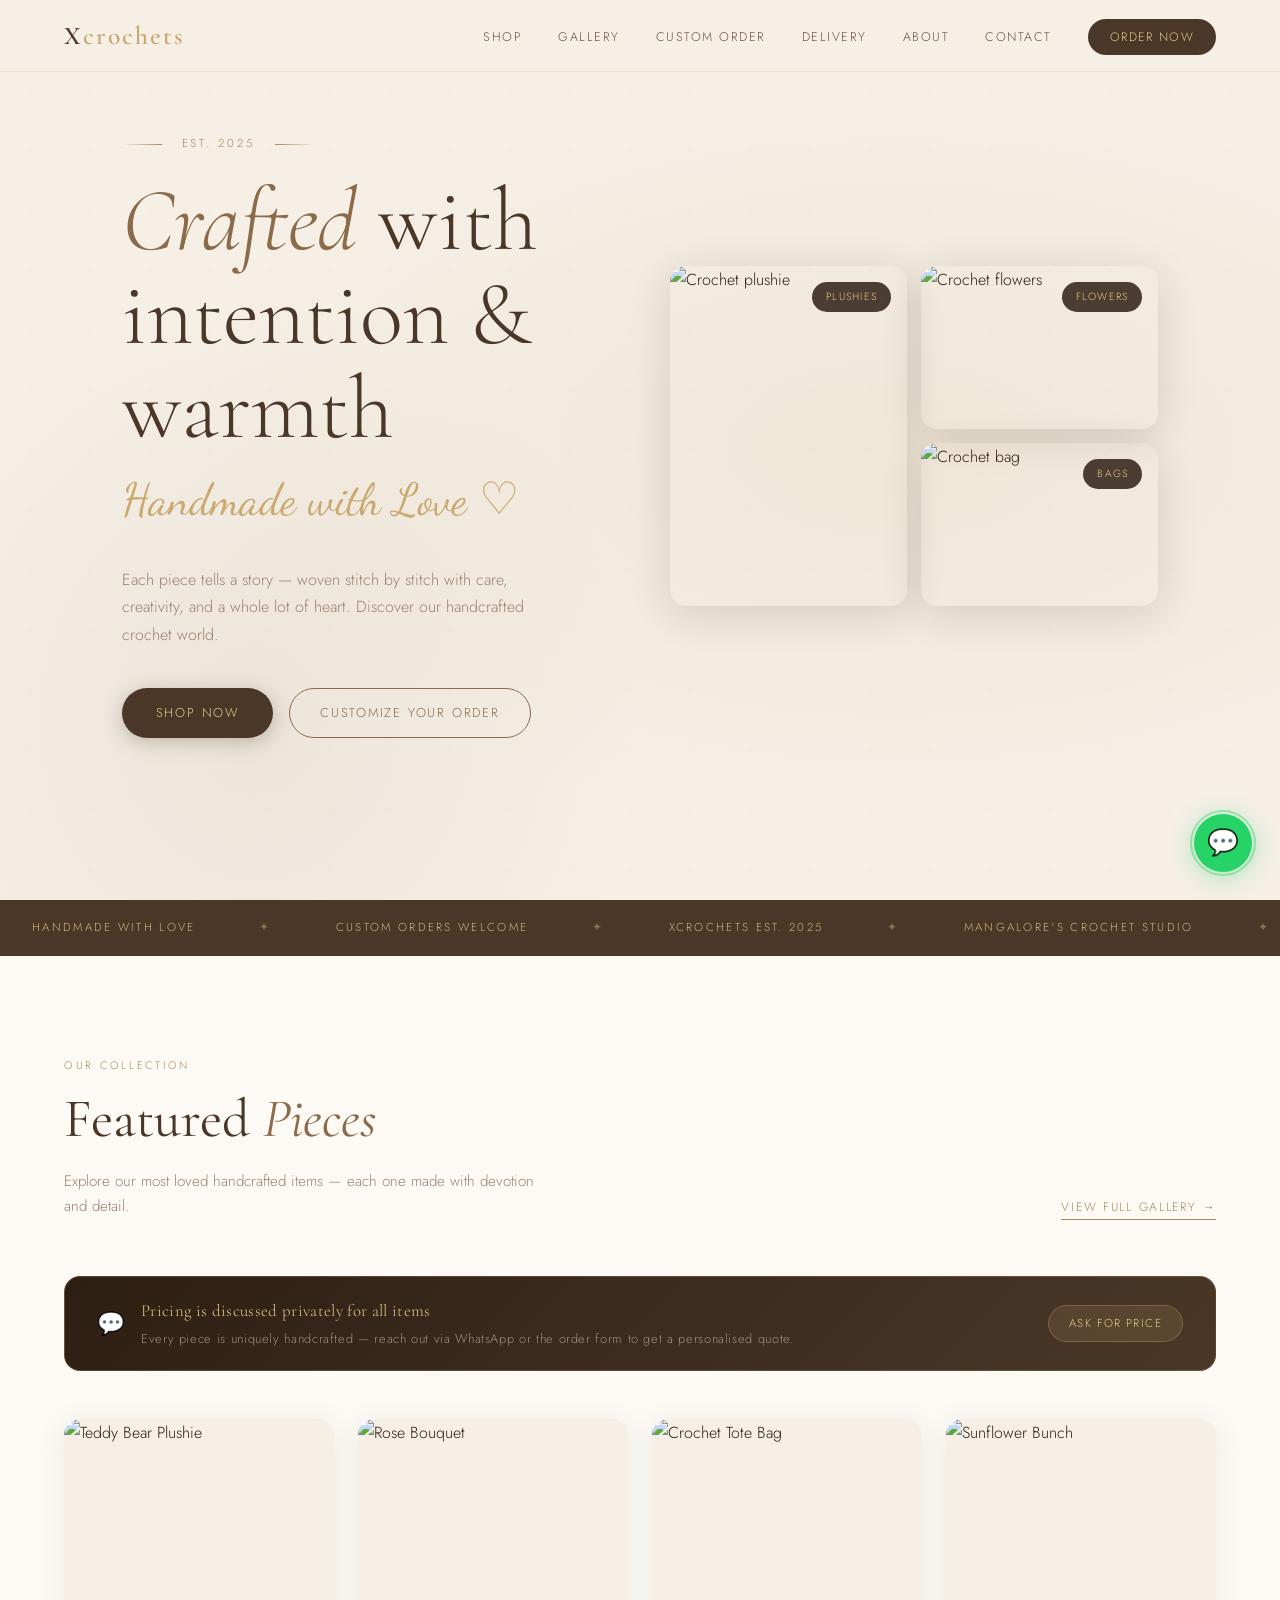
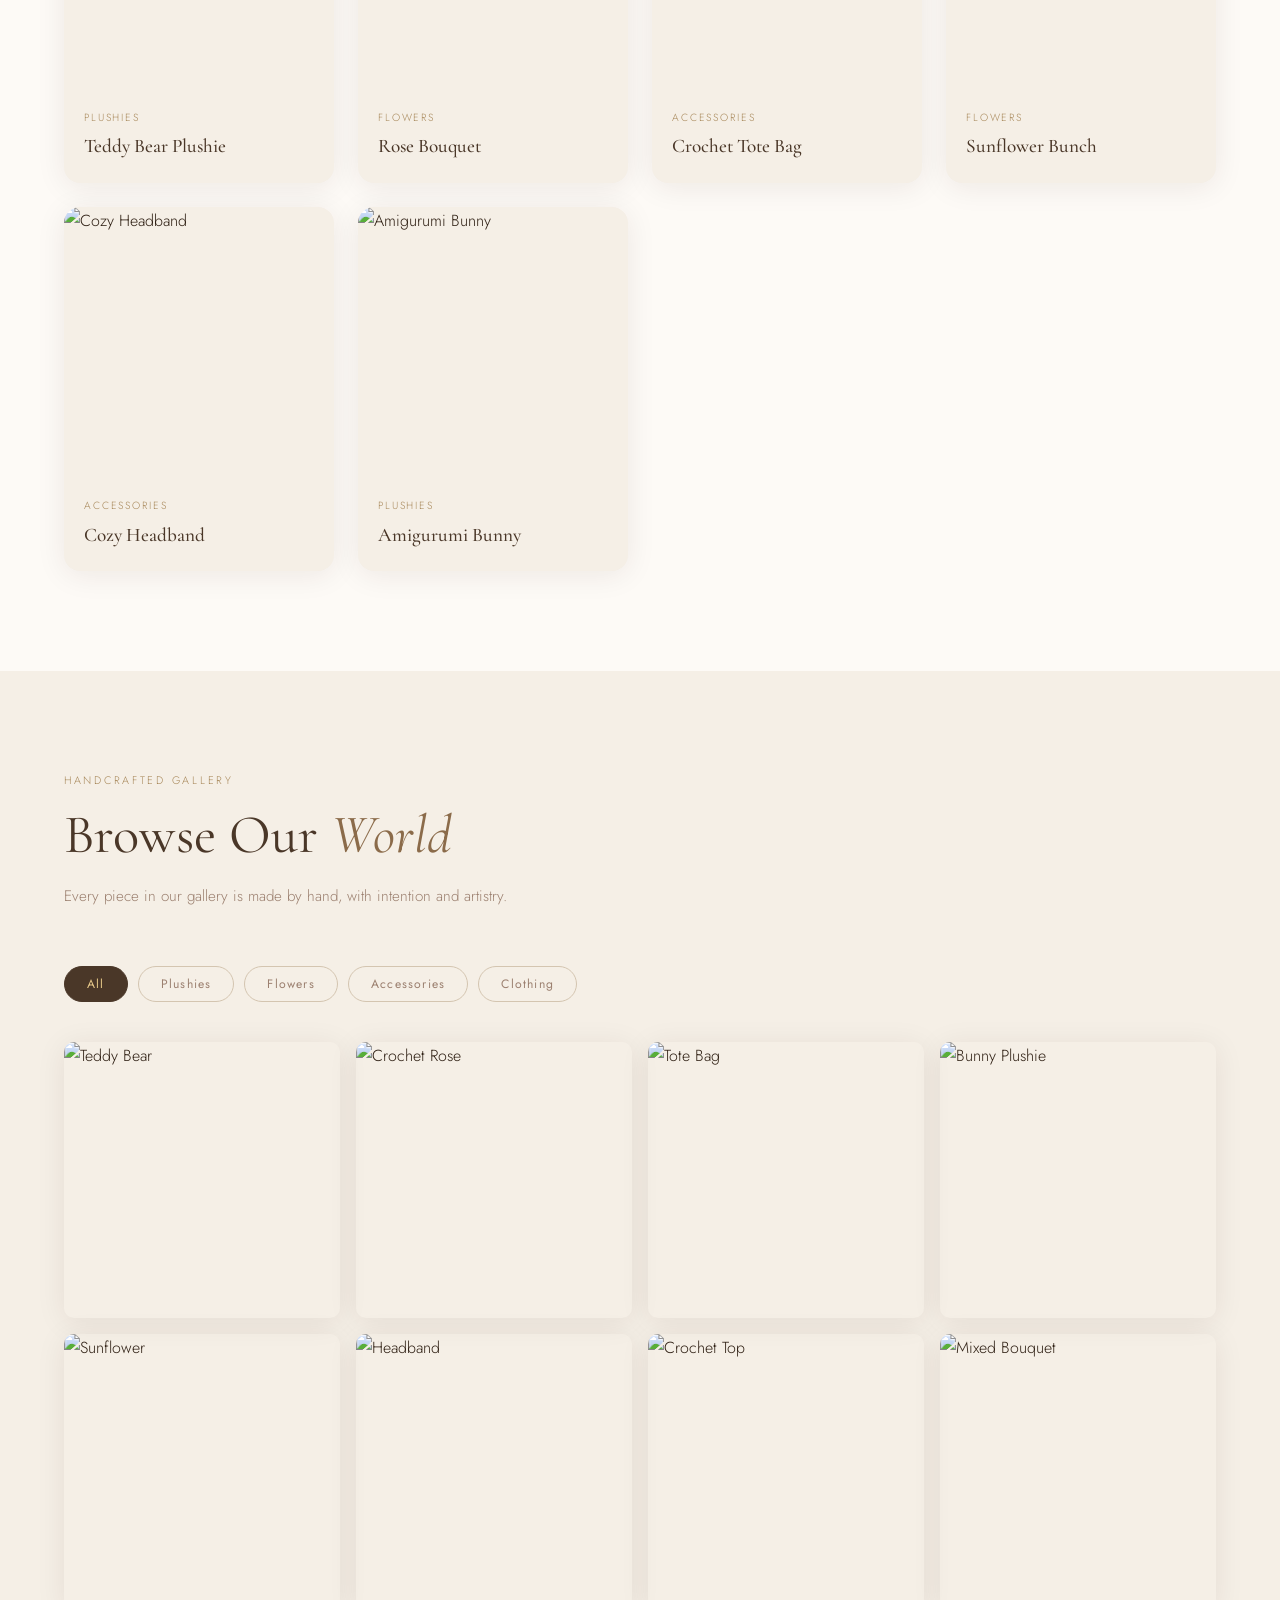
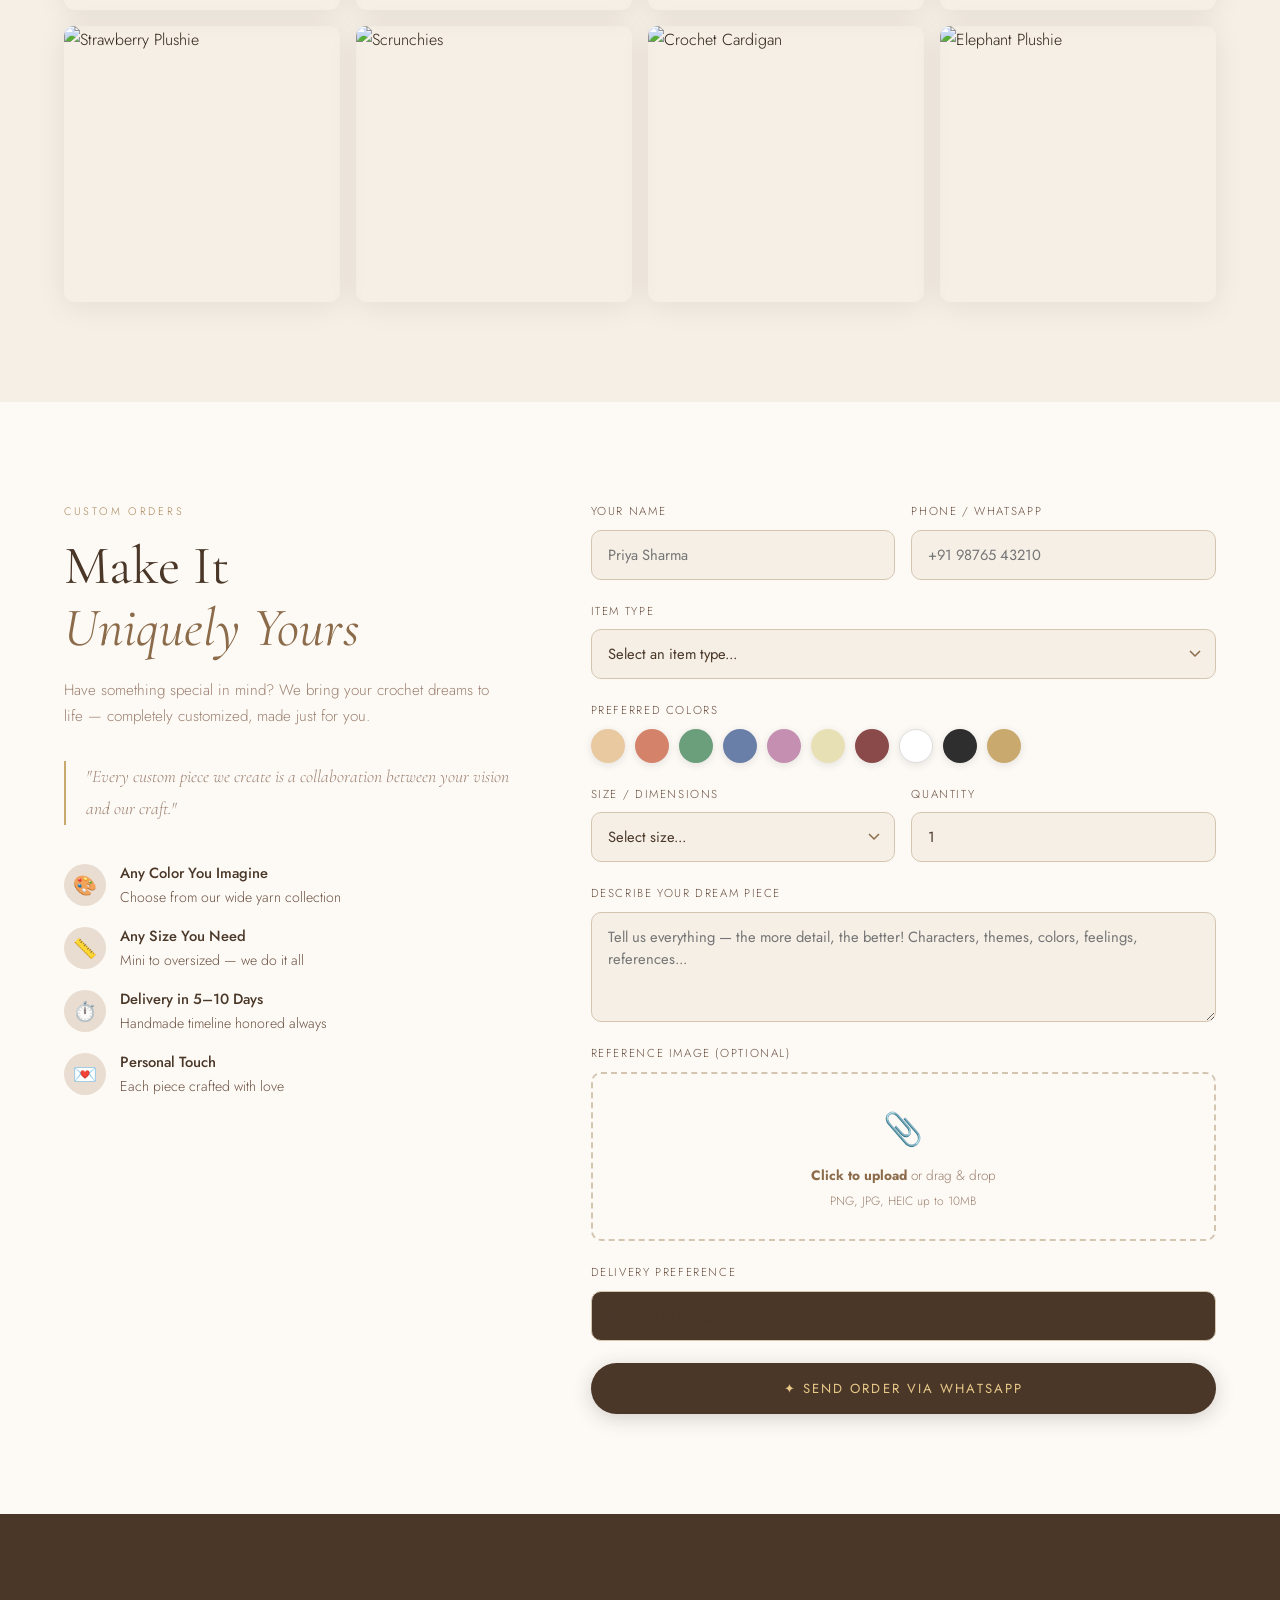
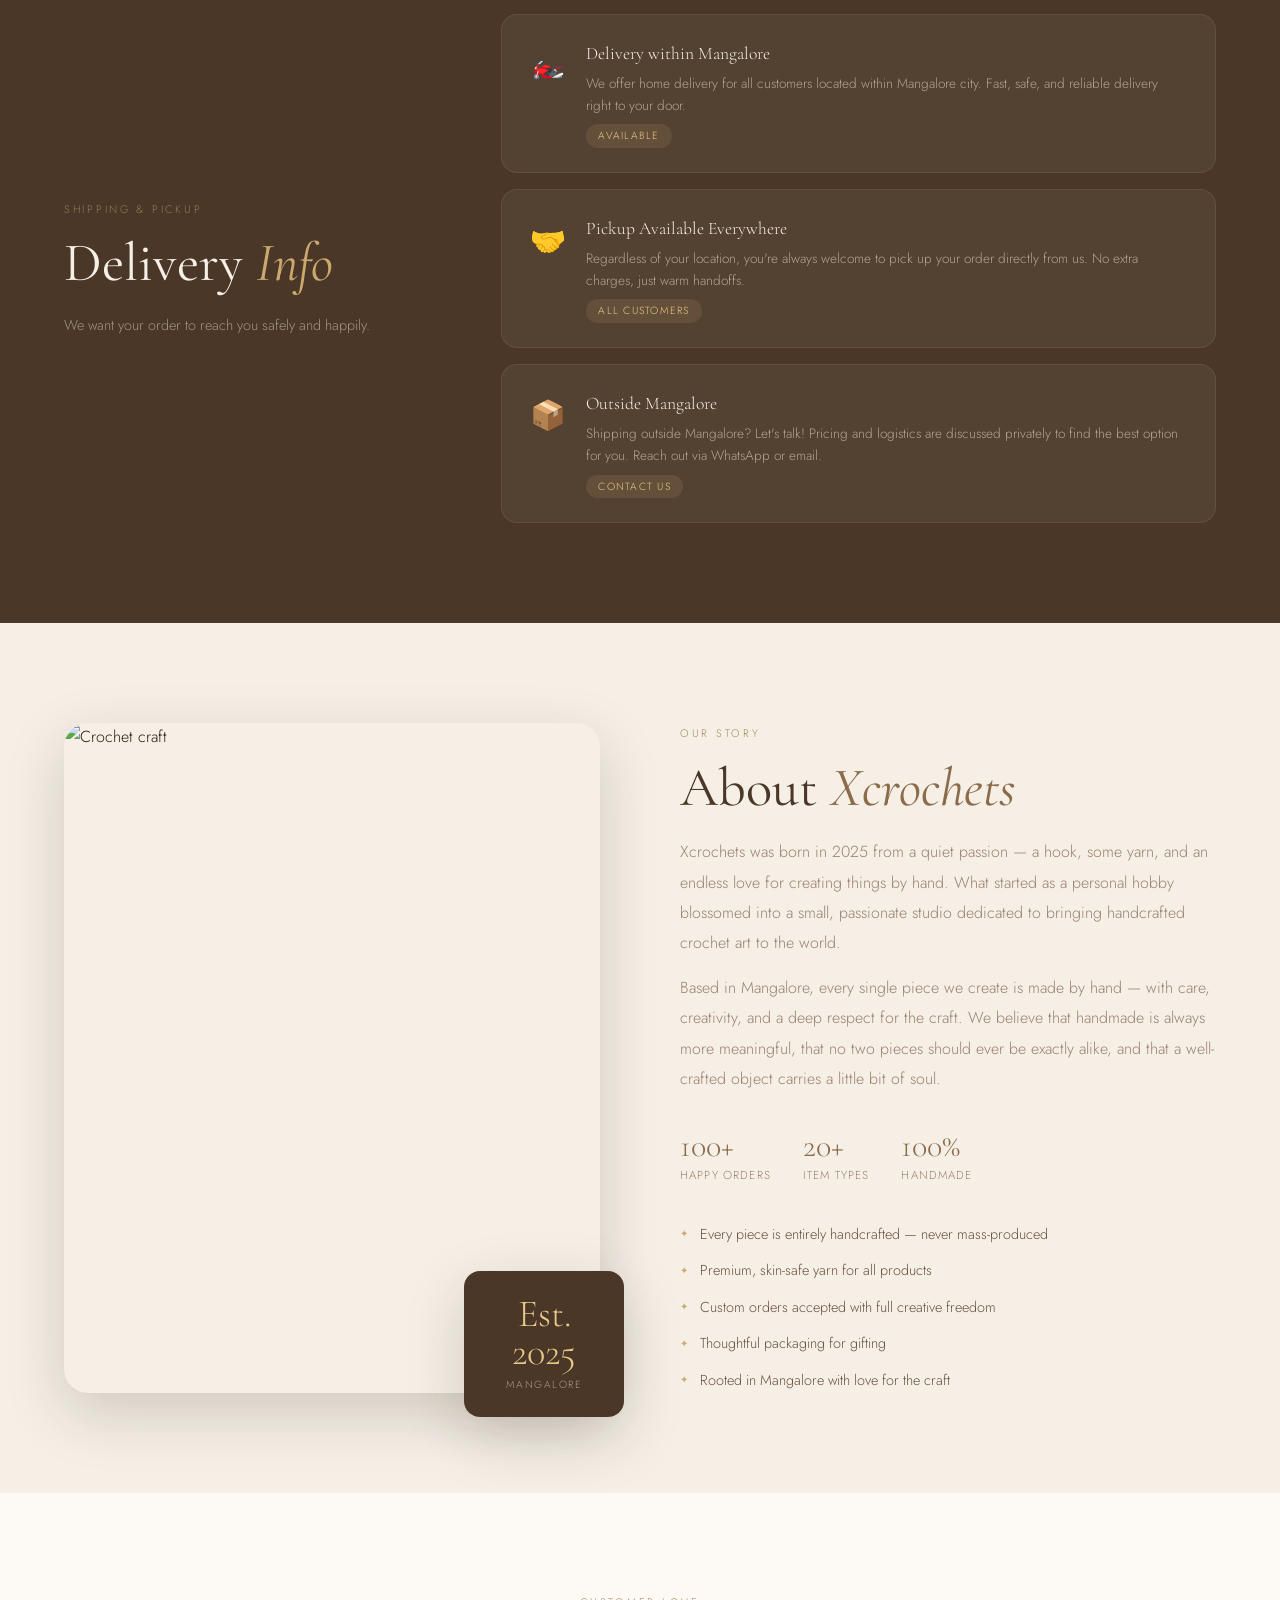
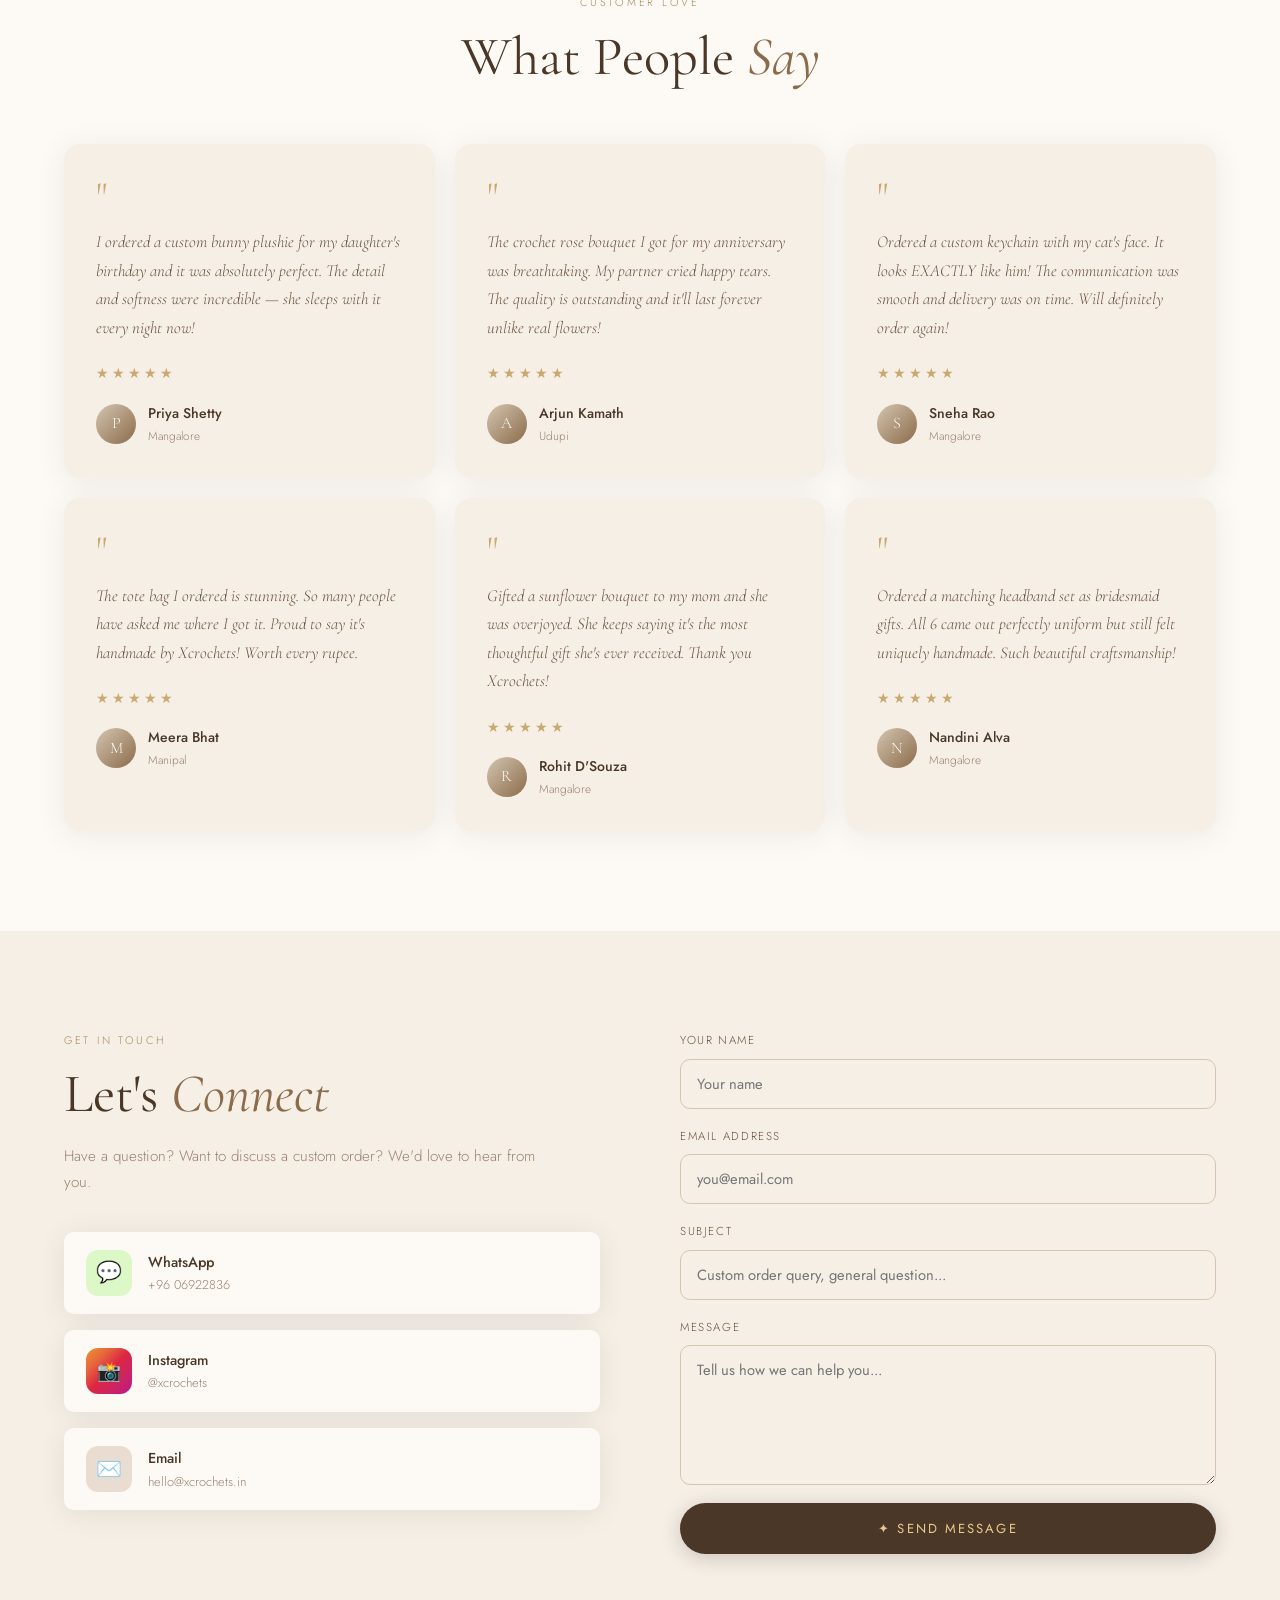
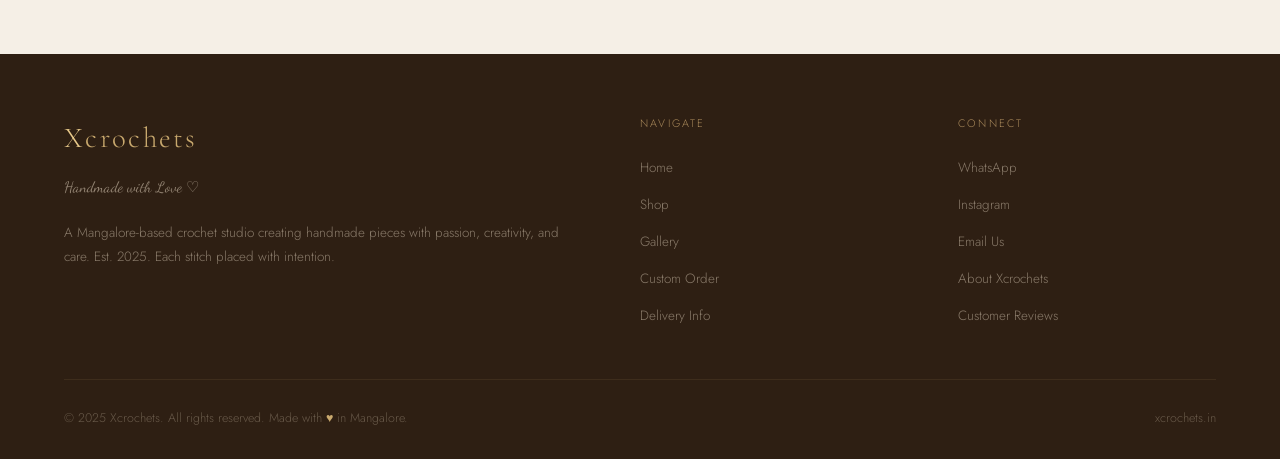
==== commit 2cc3b4e7: "Add files via upload" ====
--- a/xcrochets.html
+++ b/xcrochets.html
@@ -313,18 +313,11 @@
     .hero-card-img {
       width: 100%; height: 100%;
       object-fit: cover;
-      background: var(--beige);
       min-height: 140px;
     }
-    .hero-card-crochet {
-      width: 100%; height: 100%;
-      display: flex; align-items: center; justify-content: center;
-      font-size: 5rem;
-      background: linear-gradient(135deg, var(--beige) 0%, var(--beige-mid) 100%);
-    }
-    .hero-card:nth-child(1) .hero-card-crochet { min-height: 340px; font-size: 7rem; }
-    .hero-card:nth-child(2) .hero-card-crochet { min-height: 160px; background: linear-gradient(135deg, #e2d5c3 0%, var(--beige) 100%); }
-    .hero-card:nth-child(3) .hero-card-crochet { min-height: 160px; background: linear-gradient(135deg, var(--beige-mid) 0%, #c9b49a 100%); }
+    .hero-card:nth-child(1) .hero-card-img { min-height: 340px; }
+    .hero-card:nth-child(2) .hero-card-img { min-height: 160px; }
+    .hero-card:nth-child(3) .hero-card-img { min-height: 160px; }
     .hero-badge {
       position: absolute;
       top: 16px; right: 16px;
@@ -401,6 +394,54 @@
     }
     .reveal.visible { opacity: 1; transform: translateY(0); }
 
+    /* ===== PRICING NOTICE BANNER ===== */
+    .pricing-notice {
+      background: linear-gradient(135deg, var(--deep-brown) 0%, var(--dark-brown) 100%);
+      border: 1px solid rgba(201,169,110,0.25);
+      border-radius: var(--radius);
+      padding: 20px 32px;
+      display: flex;
+      align-items: center;
+      gap: 16px;
+      margin-bottom: 48px;
+    }
+    .pricing-notice-icon {
+      font-size: 1.4rem;
+      flex-shrink: 0;
+    }
+    .pricing-notice-text {
+      font-family: 'Cormorant Garamond', serif;
+      font-size: 1.05rem;
+      color: var(--gold-light);
+      letter-spacing: 0.02em;
+    }
+    .pricing-notice-text span {
+      font-family: 'Jost', sans-serif;
+      font-size: 0.8rem;
+      color: rgba(212,197,176,0.65);
+      display: block;
+      margin-top: 2px;
+      letter-spacing: 0.05em;
+      font-weight: 300;
+    }
+    .pricing-notice-cta {
+      margin-left: auto;
+      flex-shrink: 0;
+      background: rgba(201,169,110,0.15);
+      border: 1px solid rgba(201,169,110,0.3);
+      color: var(--gold-light);
+      padding: 8px 20px;
+      border-radius: 50px;
+      font-size: 0.72rem;
+      letter-spacing: 0.12em;
+      text-transform: uppercase;
+      transition: var(--transition);
+      white-space: nowrap;
+    }
+    .pricing-notice-cta:hover {
+      background: rgba(201,169,110,0.3);
+    }
+
     /* ===== FEATURED PRODUCTS ===== */
     #products { background: var(--white); }
     .products-header {
@@ -434,13 +475,15 @@
     .product-card:hover { transform: translateY(-8px); box-shadow: var(--shadow-deep); }
     .product-img {
       aspect-ratio: 1;
-      display: flex; align-items: center; justify-content: center;
-      font-size: 4rem;
       position: relative;
       overflow: hidden;
+    }
+    .product-img img {
+      width: 100%; height: 100%;
+      object-fit: cover;
       transition: transform 0.5s ease;
     }
-    .product-card:hover .product-img { transform: scale(1.04); }
+    .product-card:hover .product-img img { transform: scale(1.07); }
     .product-overlay {
       position: absolute; inset: 0;
       background: rgba(46,31,19,0.6);
@@ -474,12 +517,6 @@
       font-size: 1.2rem;
       font-weight: 500;
       color: var(--dark-brown);
-      margin-bottom: 6px;
-    }
-    .product-price {
-      font-size: 0.85rem;
-      color: var(--warm-brown);
-      letter-spacing: 0.05em;
     }
 
     /* ===== GALLERY ===== */
@@ -520,11 +557,13 @@
     }
     .gallery-thumb {
       width: 100%; height: 100%;
-      display: flex; align-items: center; justify-content: center;
-      font-size: 3.5rem;
+    }
+    .gallery-thumb img {
+      width: 100%; height: 100%;
+      object-fit: cover;
       transition: transform 0.5s ease;
     }
-    .gallery-item:hover .gallery-thumb { transform: scale(1.1); }
+    .gallery-item:hover .gallery-thumb img { transform: scale(1.1); }
     .gallery-item-overlay {
       position: absolute; inset: 0;
       background: linear-gradient(to top, rgba(46,31,19,0.7) 0%, transparent 50%);
@@ -574,16 +613,27 @@
       transition: var(--transition);
     }
     .modal-close:hover { background: var(--dark-brown); color: var(--white); }
-    .modal-emoji { font-size: 4rem; margin-bottom: 16px; }
+    .modal-img {
+      width: 100%; height: 200px;
+      object-fit: cover;
+      border-radius: 12px;
+      margin-bottom: 20px;
+    }
     .modal-title {
       font-family: 'Cormorant Garamond', serif;
       font-size: 1.8rem; color: var(--dark-brown);
       margin-bottom: 8px;
     }
-    .modal-desc { color: var(--text-light); font-size: 0.9rem; margin-bottom: 24px; }
-    .modal-price {
-      font-size: 1rem; color: var(--warm-brown);
+    .modal-desc { color: var(--text-light); font-size: 0.9rem; margin-bottom: 20px; }
+    .modal-pricing-note {
+      background: rgba(201,169,110,0.1);
+      border: 1px solid rgba(201,169,110,0.3);
+      border-radius: 8px;
+      padding: 10px 16px;
+      font-size: 0.8rem;
+      color: var(--warm-brown);
       margin-bottom: 20px;
+      letter-spacing: 0.04em;
     }
 
     /* ===== CUSTOM ORDER ===== */
@@ -751,13 +801,14 @@
     }
     .about-main-card {
       border-radius: 24px;
-      background: linear-gradient(135deg, var(--beige) 0%, var(--beige-mid) 100%);
       aspect-ratio: 4/5;
-      display: flex; align-items: center; justify-content: center;
-      font-size: 8rem;
+      overflow: hidden;
       box-shadow: var(--shadow-deep);
       position: relative;
-      overflow: hidden;
+    }
+    .about-main-card img {
+      width: 100%; height: 100%;
+      object-fit: cover;
     }
     .about-accent-card {
       position: absolute;
@@ -990,7 +1041,7 @@
     @media (max-width: 900px) {
       .hero-content { grid-template-columns: 1fr; gap: 40px; }
       .hero-visual { order: -1; }
-      .hero-card:nth-child(1) .hero-card-crochet { min-height: 220px; }
+      .hero-card:nth-child(1) .hero-card-img { min-height: 220px; }
       .custom-inner { grid-template-columns: 1fr; gap: 40px; }
       .custom-left { position: static; }
       .delivery-inner { grid-template-columns: 1fr; gap: 40px; }
@@ -1000,6 +1051,8 @@
       .nav-links { display: none; }
       .hamburger { display: flex; }
       .form-row { grid-template-columns: 1fr; }
+      .pricing-notice { flex-wrap: wrap; }
+      .pricing-notice-cta { margin-left: 0; }
     }
     @media (max-width: 600px) {
       section { padding: 70px 5%; }
@@ -1007,14 +1060,6 @@
       .about-accent-card { display: none; }
       .about-stats { gap: 20px; }
     }
-
-    /* BG colors for product/gallery items */
-    .bg1 { background: linear-gradient(135deg, #f0e6d6, #e8d5be); }
-    .bg2 { background: linear-gradient(135deg, #e8ddd0, #d4c5b0); }
-    .bg3 { background: linear-gradient(135deg, #ddd5c9, #c9bbab); }
-    .bg4 { background: linear-gradient(135deg, #e5dcd0, #d8c9b7); }
-    .bg5 { background: linear-gradient(135deg, #f2e8d8, #e5d5c0); }
-    .bg6 { background: linear-gradient(135deg, #d8cfc3, #c5b8a8); }
   </style>
 </head>
 <body>
@@ -1077,16 +1122,16 @@
     </div>
     <div class="hero-visual">
       <div class="hero-card-grid">
-        <div class="hero-card bg1">
-          <div class="hero-card-crochet">🧸</div>
+        <div class="hero-card">
+          <img class="hero-card-img" src="https://images.unsplash.com/photo-1606722590557-d8e4d5e83a78?w=600&q=80&fit=crop" alt="Crochet plushie" />
           <div class="hero-badge">Plushies</div>
         </div>
-        <div class="hero-card bg2">
-          <div class="hero-card-crochet">🌸</div>
+        <div class="hero-card">
+          <img class="hero-card-img" src="https://images.unsplash.com/photo-1558618666-fcd25c85cd64?w=400&q=80&fit=crop" alt="Crochet flowers" />
           <div class="hero-badge">Flowers</div>
         </div>
-        <div class="hero-card bg3">
-          <div class="hero-card-crochet">👜</div>
+        <div class="hero-card">
+          <img class="hero-card-img" src="https://images.unsplash.com/photo-1548036328-c9fa89d128fa?w=400&q=80&fit=crop" alt="Crochet bag" />
           <div class="hero-badge">Bags</div>
         </div>
       </div>
@@ -1136,30 +1181,59 @@
       </div>
       <a href="#gallery" class="view-all">View Full Gallery →</a>
     </div>
+
+    <!-- PRICING NOTICE BANNER -->
+    <div class="pricing-notice reveal">
+      <div class="pricing-notice-icon">💬</div>
+      <div class="pricing-notice-text">
+        Pricing is discussed privately for all items
+        <span>Every piece is uniquely handcrafted — reach out via WhatsApp or the order form to get a personalised quote.</span>
+      </div>
+      <a href="https://wa.me/9606922836?text=Hi%20Xcrochets!%20I'd%20like%20to%20enquire%20about%20pricing." target="_blank" class="pricing-notice-cta">Ask for Price</a>
+    </div>
+
     <div class="products-grid">
-      <div class="product-card reveal" onclick="openModal('Teddy Bear Plushie','🧸','Plushie','A huggable, soft crochet teddy bear made with premium cotton yarn. Perfect as a gift or keepsake.','\u20b9 650–\u20b9 900')">
-        <div class="product-img bg1"><div style="font-size:5rem">🧸</div><div class="product-overlay"><div class="overlay-btn">Quick View</div></div></div>
-        <div class="product-info"><p class="product-cat">Plushies</p><p class="product-name">Teddy Bear Plushie</p><p class="product-price">₹650 – ₹900</p></div>
-      </div>
-      <div class="product-card reveal" onclick="openModal('Rose Bouquet','🌹','Flowers','Everlasting crochet rose bouquet — never wilts, never fades. A timeless romantic gift.','\u20b9 400–\u20b9 750')">
-        <div class="product-img bg5"><div style="font-size:5rem">🌹</div><div class="product-overlay"><div class="overlay-btn">Quick View</div></div></div>
-        <div class="product-info"><p class="product-cat">Flowers</p><p class="product-name">Rose Bouquet</p><p class="product-price">₹400 – ₹750</p></div>
-      </div>
-      <div class="product-card reveal" onclick="openModal('Tote Bag','👜','Accessories','Stylish handcrafted crochet tote — functional, beautiful, and completely unique.','\u20b9 800–\u20b9 1200')">
-        <div class="product-img bg3"><div style="font-size:5rem">👜</div><div class="product-overlay"><div class="overlay-btn">Quick View</div></div></div>
-        <div class="product-info"><p class="product-cat">Accessories</p><p class="product-name">Crochet Tote Bag</p><p class="product-price">₹800 – ₹1,200</p></div>
-      </div>
-      <div class="product-card reveal" onclick="openModal('Sunflower Bunch','🌻','Flowers','A cheerful bundle of sunshine — handcrafted sunflowers that brighten any space.','\u20b9 350–\u20b9 600')">
-        <div class="product-img bg2"><div style="font-size:5rem">🌻</div><div class="product-overlay"><div class="overlay-btn">Quick View</div></div></div>
-        <div class="product-info"><p class="product-cat">Flowers</p><p class="product-name">Sunflower Bunch</p><p class="product-price">₹350 – ₹600</p></div>
-      </div>
-      <div class="product-card reveal" onclick="openModal('Cozy Headband','🎀','Accessories','Soft, stretchy crochet headband in your choice of colors. Stylish and comfortable.','\u20b9 250–\u20b9 450')">
-        <div class="product-img bg4"><div style="font-size:5rem">🎀</div><div class="product-overlay"><div class="overlay-btn">Quick View</div></div></div>
-        <div class="product-info"><p class="product-cat">Accessories</p><p class="product-name">Cozy Headband</p><p class="product-price">₹250 – ₹450</p></div>
-      </div>
-      <div class="product-card reveal" onclick="openModal('Amigurumi Bunny','🐰','Plushies','An adorable little bunny companion, crocheted with love. Makes the sweetest gift for any age.','\u20b9 500–\u20b9 750')">
-        <div class="product-img bg6"><div style="font-size:5rem">🐰</div><div class="product-overlay"><div class="overlay-btn">Quick View</div></div></div>
-        <div class="product-info"><p class="product-cat">Plushies</p><p class="product-name">Amigurumi Bunny</p><p class="product-price">₹500 – ₹750</p></div>
+      <div class="product-card reveal" onclick="openModal('Teddy Bear Plushie','https://images.unsplash.com/photo-1606722590557-d8e4d5e83a78?w=600&q=80&fit=crop','Plushie','A huggable, soft crochet teddy bear made with premium cotton yarn. Perfect as a gift or keepsake.')">
+        <div class="product-img">
+          <img src="https://images.unsplash.com/photo-1606722590557-d8e4d5e83a78?w=600&q=80&fit=crop" alt="Teddy Bear Plushie" />
+          <div class="product-overlay"><div class="overlay-btn">Quick View</div></div>
+        </div>
+        <div class="product-info"><p class="product-cat">Plushies</p><p class="product-name">Teddy Bear Plushie</p></div>
+      </div>
+      <div class="product-card reveal" onclick="openModal('Rose Bouquet','https://images.unsplash.com/photo-1591261730799-ee4e6c2d16d7?w=600&q=80&fit=crop','Flowers','Everlasting crochet rose bouquet — never wilts, never fades. A timeless romantic gift.')">
+        <div class="product-img">
+          <img src="https://images.unsplash.com/photo-1591261730799-ee4e6c2d16d7?w=600&q=80&fit=crop" alt="Rose Bouquet" />
+          <div class="product-overlay"><div class="overlay-btn">Quick View</div></div>
+        </div>
+        <div class="product-info"><p class="product-cat">Flowers</p><p class="product-name">Rose Bouquet</p></div>
+      </div>
+      <div class="product-card reveal" onclick="openModal('Crochet Tote Bag','https://images.unsplash.com/photo-1584917865442-de89df76afd3?w=600&q=80&fit=crop','Accessories','Stylish handcrafted crochet tote — functional, beautiful, and completely unique.')">
+        <div class="product-img">
+          <img src="https://images.unsplash.com/photo-1584917865442-de89df76afd3?w=600&q=80&fit=crop" alt="Crochet Tote Bag" />
+          <div class="product-overlay"><div class="overlay-btn">Quick View</div></div>
+        </div>
+        <div class="product-info"><p class="product-cat">Accessories</p><p class="product-name">Crochet Tote Bag</p></div>
+      </div>
+      <div class="product-card reveal" onclick="openModal('Sunflower Bunch','https://images.unsplash.com/photo-1597848212624-a19eb35e2651?w=600&q=80&fit=crop','Flowers','A cheerful bundle of sunshine — handcrafted sunflowers that brighten any space.')">
+        <div class="product-img">
+          <img src="https://images.unsplash.com/photo-1597848212624-a19eb35e2651?w=600&q=80&fit=crop" alt="Sunflower Bunch" />
+          <div class="product-overlay"><div class="overlay-btn">Quick View</div></div>
+        </div>
+        <div class="product-info"><p class="product-cat">Flowers</p><p class="product-name">Sunflower Bunch</p></div>
+      </div>
+      <div class="product-card reveal" onclick="openModal('Cozy Headband','https://images.unsplash.com/photo-1620799140408-edc6dcb6d633?w=600&q=80&fit=crop','Accessories','Soft, stretchy crochet headband in your choice of colors. Stylish and comfortable.')">
+        <div class="product-img">
+          <img src="https://images.unsplash.com/photo-1620799140408-edc6dcb6d633?w=600&q=80&fit=crop" alt="Cozy Headband" />
+          <div class="product-overlay"><div class="overlay-btn">Quick View</div></div>
+        </div>
+        <div class="product-info"><p class="product-cat">Accessories</p><p class="product-name">Cozy Headband</p></div>
+      </div>
+      <div class="product-card reveal" onclick="openModal('Amigurumi Bunny','https://images.unsplash.com/photo-1558618666-fcd25c85cd64?w=600&q=80&fit=crop','Plushies','An adorable little bunny companion, crocheted with love. Makes the sweetest gift for any age.')">
+        <div class="product-img">
+          <img src="https://images.unsplash.com/photo-1558618666-fcd25c85cd64?w=600&q=80&fit=crop" alt="Amigurumi Bunny" />
+          <div class="product-overlay"><div class="overlay-btn">Quick View</div></div>
+        </div>
+        <div class="product-info"><p class="product-cat">Plushies</p><p class="product-name">Amigurumi Bunny</p></div>
       </div>
     </div>
   </div>
@@ -1181,52 +1255,52 @@
       <button class="filter-btn" onclick="filterGallery('clothing', this)">Clothing</button>
     </div>
     <div class="gallery-grid" id="galleryGrid">
-      <div class="gallery-item bg1" data-cat="plushie" onclick="openModal('Teddy Bear','🧸','Plushie','A classic handmade crochet teddy bear.','\u20b9 650–\u20b9 900')">
-        <div class="gallery-thumb bg1"><span>🧸</span></div>
+      <div class="gallery-item" data-cat="plushie" onclick="openModal('Teddy Bear','https://images.unsplash.com/photo-1606722590557-d8e4d5e83a78?w=600&q=80&fit=crop','Plushie','A classic handmade crochet teddy bear.')">
+        <div class="gallery-thumb"><img src="https://images.unsplash.com/photo-1606722590557-d8e4d5e83a78?w=400&q=80&fit=crop" alt="Teddy Bear" /></div>
         <div class="gallery-item-overlay"><p class="gallery-item-name">Teddy Bear</p></div>
       </div>
-      <div class="gallery-item bg5" data-cat="flower" onclick="openModal('Rose','🌹','Flower','Handcrafted crochet rose, never wilts.','\u20b9 120–\u20b9 200')">
-        <div class="gallery-thumb bg5"><span>🌹</span></div>
+      <div class="gallery-item" data-cat="flower" onclick="openModal('Crochet Rose','https://images.unsplash.com/photo-1591261730799-ee4e6c2d16d7?w=600&q=80&fit=crop','Flower','Handcrafted crochet rose, never wilts.')">
+        <div class="gallery-thumb"><img src="https://images.unsplash.com/photo-1591261730799-ee4e6c2d16d7?w=400&q=80&fit=crop" alt="Crochet Rose" /></div>
         <div class="gallery-item-overlay"><p class="gallery-item-name">Crochet Rose</p></div>
       </div>
-      <div class="gallery-item bg3" data-cat="accessory" onclick="openModal('Tote Bag','👜','Accessory','Stylish handcrafted crochet tote bag.','\u20b9 800–\u20b9 1200')">
-        <div class="gallery-thumb bg3"><span>👜</span></div>
+      <div class="gallery-item" data-cat="accessory" onclick="openModal('Tote Bag','https://images.unsplash.com/photo-1584917865442-de89df76afd3?w=600&q=80&fit=crop','Accessory','Stylish handcrafted crochet tote bag.')">
+        <div class="gallery-thumb"><img src="https://images.unsplash.com/photo-1584917865442-de89df76afd3?w=400&q=80&fit=crop" alt="Tote Bag" /></div>
         <div class="gallery-item-overlay"><p class="gallery-item-name">Tote Bag</p></div>
       </div>
-      <div class="gallery-item bg2" data-cat="plushie" onclick="openModal('Bunny','🐰','Plushie','Sweet amigurumi bunny plushie.','\u20b9 500–\u20b9 750')">
-        <div class="gallery-thumb bg2"><span>🐰</span></div>
+      <div class="gallery-item" data-cat="plushie" onclick="openModal('Bunny Plushie','https://images.unsplash.com/photo-1558618666-fcd25c85cd64?w=600&q=80&fit=crop','Plushie','Sweet amigurumi bunny plushie.')">
+        <div class="gallery-thumb"><img src="https://images.unsplash.com/photo-1558618666-fcd25c85cd64?w=400&q=80&fit=crop" alt="Bunny Plushie" /></div>
         <div class="gallery-item-overlay"><p class="gallery-item-name">Bunny Plushie</p></div>
       </div>
-      <div class="gallery-item bg4" data-cat="flower" onclick="openModal('Sunflower','🌻','Flower','Cheerful crochet sunflower bunch.','\u20b9 350–\u20b9 600')">
-        <div class="gallery-thumb bg4"><span>🌻</span></div>
+      <div class="gallery-item" data-cat="flower" onclick="openModal('Sunflower','https://images.unsplash.com/photo-1597848212624-a19eb35e2651?w=600&q=80&fit=crop','Flower','Cheerful crochet sunflower bunch.')">
+        <div class="gallery-thumb"><img src="https://images.unsplash.com/photo-1597848212624-a19eb35e2651?w=400&q=80&fit=crop" alt="Sunflower" /></div>
         <div class="gallery-item-overlay"><p class="gallery-item-name">Sunflower</p></div>
       </div>
-      <div class="gallery-item bg6" data-cat="accessory" onclick="openModal('Headband','🎀','Accessory','Soft crochet headband in various colors.','\u20b9 250–\u20b9 450')">
-        <div class="gallery-thumb bg6"><span>🎀</span></div>
+      <div class="gallery-item" data-cat="accessory" onclick="openModal('Headband','https://images.unsplash.com/photo-1620799140408-edc6dcb6d633?w=600&q=80&fit=crop','Accessory','Soft crochet headband in various colors.')">
+        <div class="gallery-thumb"><img src="https://images.unsplash.com/photo-1620799140408-edc6dcb6d633?w=400&q=80&fit=crop" alt="Headband" /></div>
         <div class="gallery-item-overlay"><p class="gallery-item-name">Headband</p></div>
       </div>
-      <div class="gallery-item bg1" data-cat="clothing" onclick="openModal('Crop Top','👚','Clothing','Trendy handmade crochet crop top.','\u20b9 900–\u20b9 1400')">
-        <div class="gallery-thumb bg1"><span>👚</span></div>
+      <div class="gallery-item" data-cat="clothing" onclick="openModal('Crochet Top','https://images.unsplash.com/photo-1594938298603-c8148c4b4fe5?w=600&q=80&fit=crop','Clothing','Trendy handmade crochet crop top.')">
+        <div class="gallery-thumb"><img src="https://images.unsplash.com/photo-1594938298603-c8148c4b4fe5?w=400&q=80&fit=crop" alt="Crochet Top" /></div>
         <div class="gallery-item-overlay"><p class="gallery-item-name">Crochet Top</p></div>
       </div>
-      <div class="gallery-item bg2" data-cat="flower" onclick="openModal('Lavender','💜','Flower','Delicate crochet lavender sprigs.','\u20b9 180–\u20b9 350')">
-        <div class="gallery-thumb bg2"><span>💐</span></div>
+      <div class="gallery-item" data-cat="flower" onclick="openModal('Mixed Bouquet','https://images.unsplash.com/photo-1487530811015-780780b0e26b?w=600&q=80&fit=crop','Flower','Beautiful mixed crochet flower bouquet.')">
+        <div class="gallery-thumb"><img src="https://images.unsplash.com/photo-1487530811015-780780b0e26b?w=400&q=80&fit=crop" alt="Mixed Bouquet" /></div>
         <div class="gallery-item-overlay"><p class="gallery-item-name">Mixed Bouquet</p></div>
       </div>
-      <div class="gallery-item bg3" data-cat="plushie" onclick="openModal('Strawberry','🍓','Plushie','Kawaii crochet strawberry plushie.','\u20b9 350–\u20b9 500')">
-        <div class="gallery-thumb bg3"><span>🍓</span></div>
+      <div class="gallery-item" data-cat="plushie" onclick="openModal('Strawberry Plushie','https://images.unsplash.com/photo-1568702846914-96b305d2aaeb?w=600&q=80&fit=crop','Plushie','Kawaii crochet strawberry plushie.')">
+        <div class="gallery-thumb"><img src="https://images.unsplash.com/photo-1568702846914-96b305d2aaeb?w=400&q=80&fit=crop" alt="Strawberry Plushie" /></div>
         <div class="gallery-item-overlay"><p class="gallery-item-name">Strawberry Plushie</p></div>
       </div>
-      <div class="gallery-item bg5" data-cat="accessory" onclick="openModal('Scrunchie','✨','Accessory','Crochet hair scrunchie set.','\u20b9 150–\u20b9 280')">
-        <div class="gallery-thumb bg5"><span>🪡</span></div>
+      <div class="gallery-item" data-cat="accessory" onclick="openModal('Scrunchies','https://images.unsplash.com/photo-1522337360788-8b13dee7a37e?w=600&q=80&fit=crop','Accessory','Crochet hair scrunchie set.')">
+        <div class="gallery-thumb"><img src="https://images.unsplash.com/photo-1522337360788-8b13dee7a37e?w=400&q=80&fit=crop" alt="Scrunchies" /></div>
         <div class="gallery-item-overlay"><p class="gallery-item-name">Scrunchies</p></div>
       </div>
-      <div class="gallery-item bg4" data-cat="clothing" onclick="openModal('Cardigan','🧥','Clothing','Cozy handmade crochet cardigan.','\u20b9 2000–\u20b9 3000')">
-        <div class="gallery-thumb bg4"><span>🧥</span></div>
+      <div class="gallery-item" data-cat="clothing" onclick="openModal('Crochet Cardigan','https://images.unsplash.com/photo-1549298916-b41d501d3772?w=600&q=80&fit=crop','Clothing','Cozy handmade crochet cardigan.')">
+        <div class="gallery-thumb"><img src="https://images.unsplash.com/photo-1549298916-b41d501d3772?w=400&q=80&fit=crop" alt="Crochet Cardigan" /></div>
         <div class="gallery-item-overlay"><p class="gallery-item-name">Crochet Cardigan</p></div>
       </div>
-      <div class="gallery-item bg6" data-cat="plushie" onclick="openModal('Elephant','🐘','Plushie','Giant crochet elephant stuffed animal.','\u20b9 800–\u20b9 1200')">
-        <div class="gallery-thumb bg6"><span>🐘</span></div>
+      <div class="gallery-item" data-cat="plushie" onclick="openModal('Elephant Plushie','https://images.unsplash.com/photo-1581656702119-b35e50d13d1b?w=600&q=80&fit=crop','Plushie','Giant crochet elephant stuffed animal.')">
+        <div class="gallery-thumb"><img src="https://images.unsplash.com/photo-1581656702119-b35e50d13d1b?w=400&q=80&fit=crop" alt="Elephant Plushie" /></div>
         <div class="gallery-item-overlay"><p class="gallery-item-name">Elephant Plushie</p></div>
       </div>
     </div>
@@ -1346,7 +1420,7 @@
           <button type="submit" class="submit-btn">✦ Send Order via WhatsApp</button>
           <div class="form-success" id="formSuccess">
             ✦ Your order is being sent to WhatsApp! ✦<br>
-            <span style="font-size:0.85rem;font-family:'Jost',sans-serif;color:var(--text-light)">We'll get back to you shortly to confirm details.</span>
+            <span style="font-size:0.85rem;font-family:'Jost',sans-serif;color:var(--text-light)">We'll get back to you shortly to confirm details and pricing.</span>
           </div>
         </form>
       </div>
@@ -1398,7 +1472,9 @@
   <div class="inner">
     <div class="about-inner">
       <div class="about-visual reveal">
-        <div class="about-main-card">🧶</div>
+        <div class="about-main-card">
+          <img src="https://images.unsplash.com/photo-1617839625591-e5a789593135?w=700&q=80&fit=crop" alt="Crochet craft" />
+        </div>
         <div class="about-accent-card">
           <div class="about-accent-num">Est.</div>
           <div class="about-accent-num">2025</div>
@@ -1515,9 +1591,9 @@
         <h2 class="section-title">Let's <em>Connect</em></h2>
         <p class="section-sub">Have a question? Want to discuss a custom order? We'd love to hear from you.</p>
         <div class="contact-channels">
-          <a href="https://wa.me/919876543210?text=Hi%20Xcrochets!%20I%20have%20a%20query." target="_blank" class="contact-channel">
+          <a href="https://wa.me/9606922836?text=Hi%20Xcrochets!%20I%20have%20a%20query." target="_blank" class="contact-channel">
             <div class="channel-icon ch-wa">💬</div>
-            <div><p class="channel-name">WhatsApp</p><p class="channel-val">+91 98765 43210</p></div>
+            <div><p class="channel-name">WhatsApp</p><p class="channel-val">+96 06922836</p></div>
           </a>
           <a href="https://instagram.com/xcrochets" target="_blank" class="contact-channel">
             <div class="channel-icon ch-ig" style="color:white;font-size:1.2rem">📸</div>
@@ -1579,7 +1655,7 @@
       <div>
         <p class="footer-col-title">Connect</p>
         <ul class="footer-links">
-          <li><a href="https://wa.me/919876543210" target="_blank">WhatsApp</a></li>
+          <li><a href="https://wa.me/9606922836" target="_blank">WhatsApp</a></li>
           <li><a href="https://instagram.com/xcrochets" target="_blank">Instagram</a></li>
           <li><a href="mailto:hello@xcrochets.in">Email Us</a></li>
           <li><a href="#about">About Xcrochets</a></li>
@@ -1598,17 +1674,18 @@
 <div class="modal-backdrop" id="productModal" onclick="closeModal(event)">
   <div class="modal-box">
     <button class="modal-close" onclick="document.getElementById('productModal').classList.remove('open')">✕</button>
-    <div class="modal-emoji" id="modalEmoji">🧸</div>
+    <img class="modal-img" id="modalImg" src="" alt="" />
     <p style="font-size:0.65rem;letter-spacing:0.18em;text-transform:uppercase;color:var(--gold-muted);margin-bottom:6px" id="modalCat">Plushie</p>
     <h3 class="modal-title" id="modalTitle">Teddy Bear</h3>
     <p class="modal-desc" id="modalDesc">Description here</p>
-    <p class="modal-price" id="modalPrice">₹650 – ₹900</p>
-    <a id="modalOrderBtn" href="#custom" class="btn-primary" style="display:inline-block" onclick="document.getElementById('productModal').classList.remove('open')">Customize &amp; Order →</a>
+    <div class="modal-pricing-note">💬 Pricing is discussed privately — contact us for a personalised quote.</div>
+    <a href="https://wa.me/9606922836?text=Hi%20Xcrochets!%20I'd%20like%20to%20enquire%20about%20pricing%20for%20a%20piece." target="_blank" class="btn-primary" style="display:inline-block;margin-right:10px">Ask for Price →</a>
+    <a id="modalOrderBtn" href="#custom" class="btn-secondary" style="display:inline-block" onclick="document.getElementById('productModal').classList.remove('open')">Customize &amp; Order</a>
   </div>
 </div>
 
 <!-- WHATSAPP FLOAT -->
-<a href="https://wa.me/919876543210?text=Hi%20Xcrochets!%20I'd%20like%20to%20place%20an%20order." target="_blank" class="wa-float" title="Chat on WhatsApp">💬</a>
+<a href="https://wa.me/9606922836?text=Hi%20Xcrochets!%20I'd%20like%20to%20place%20an%20order." target="_blank" class="wa-float" title="Chat on WhatsApp">💬</a>
 
 <script>
   // LOADER
@@ -1642,12 +1719,12 @@
   reveals.forEach(el => revealObserver.observe(el));
 
   // MODAL
-  function openModal(title, emoji, cat, desc, price) {
+  function openModal(title, imgSrc, cat, desc) {
     document.getElementById('modalTitle').textContent = title;
-    document.getElementById('modalEmoji').textContent = emoji;
+    document.getElementById('modalImg').src = imgSrc;
+    document.getElementById('modalImg').alt = title;
     document.getElementById('modalCat').textContent = cat;
     document.getElementById('modalDesc').textContent = desc;
-    document.getElementById('modalPrice').textContent = price;
     document.getElementById('productModal').classList.add('open');
   }
   function closeModal(e) {
@@ -1699,7 +1776,7 @@
       `(Sent via xcrochets.in)`
     );
     document.getElementById('formSuccess').classList.add('show');
-    setTimeout(() => window.open(`https://wa.me/919876543210?text=${msg}`, '_blank'), 400);
+    setTimeout(() => window.open(`https://wa.me/9606922836?text=${msg}`, '_blank'), 400);
   }
 
   // CONTACT FORM
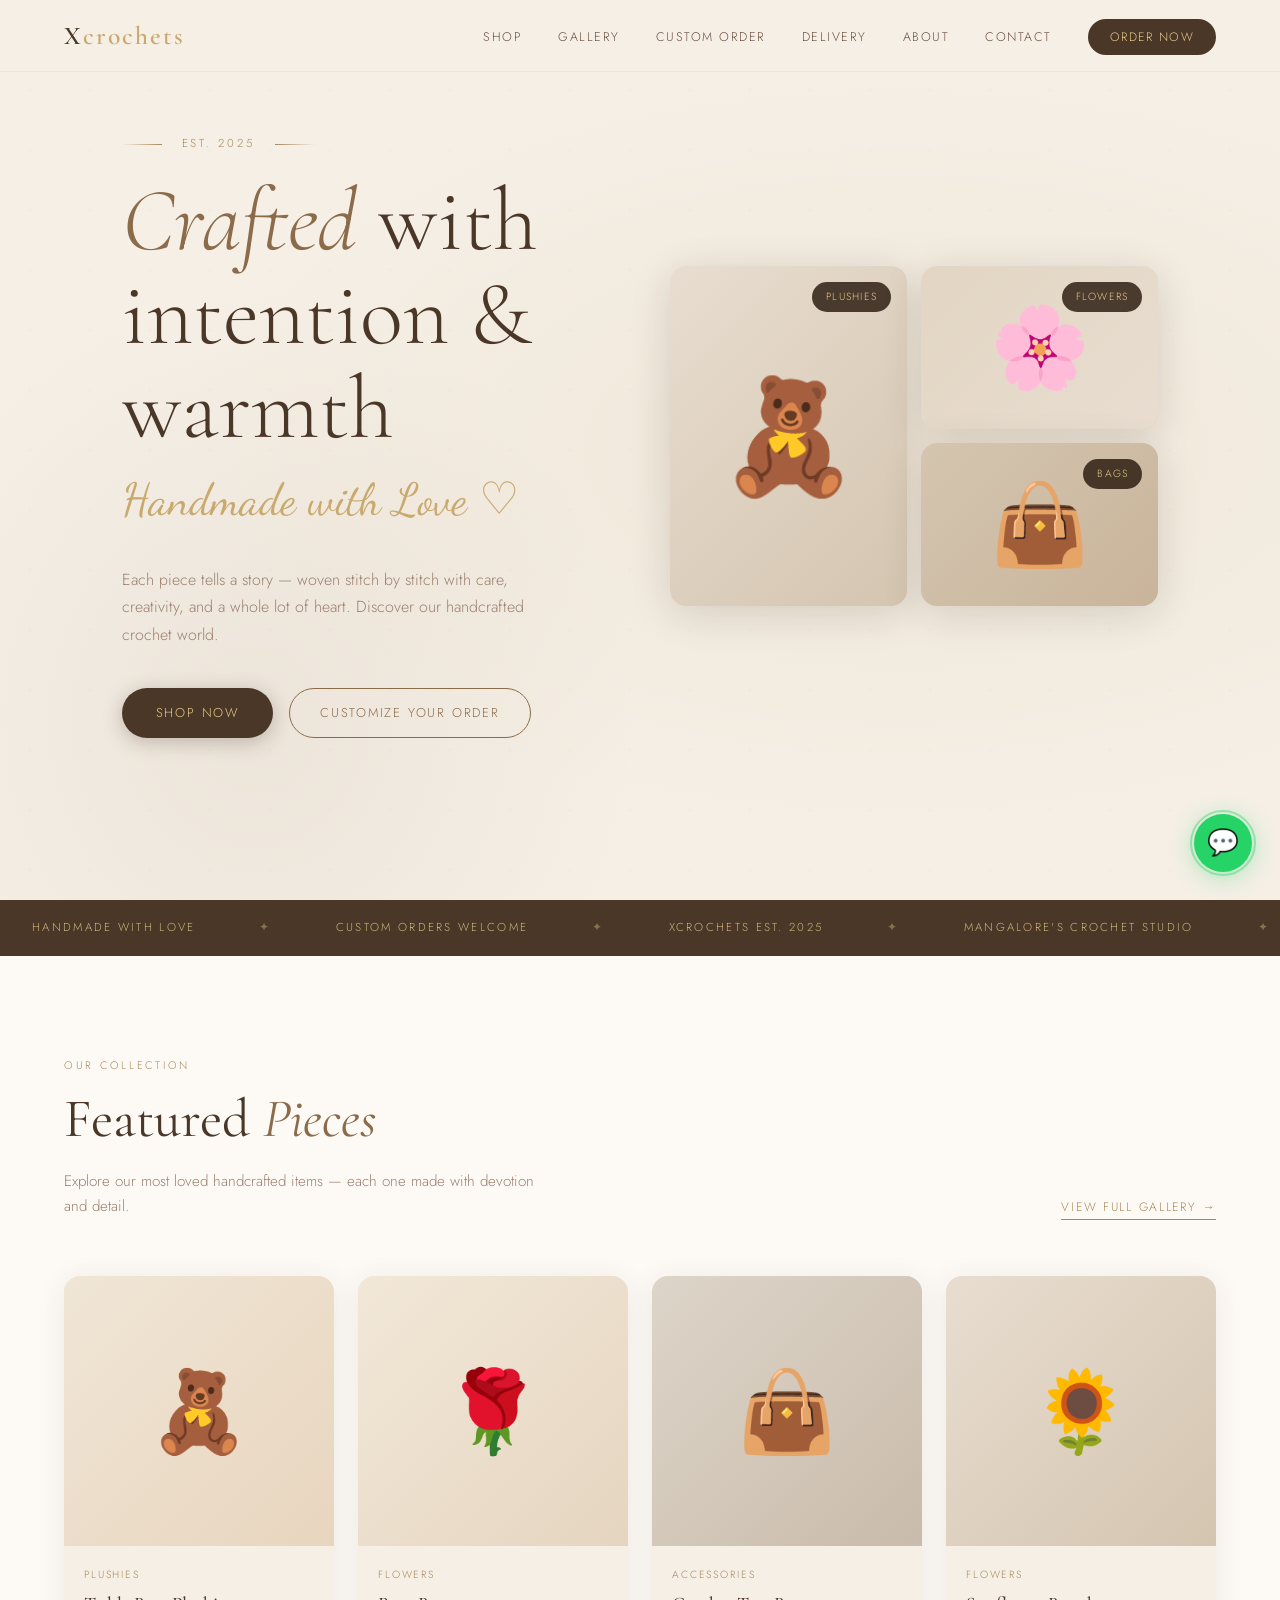
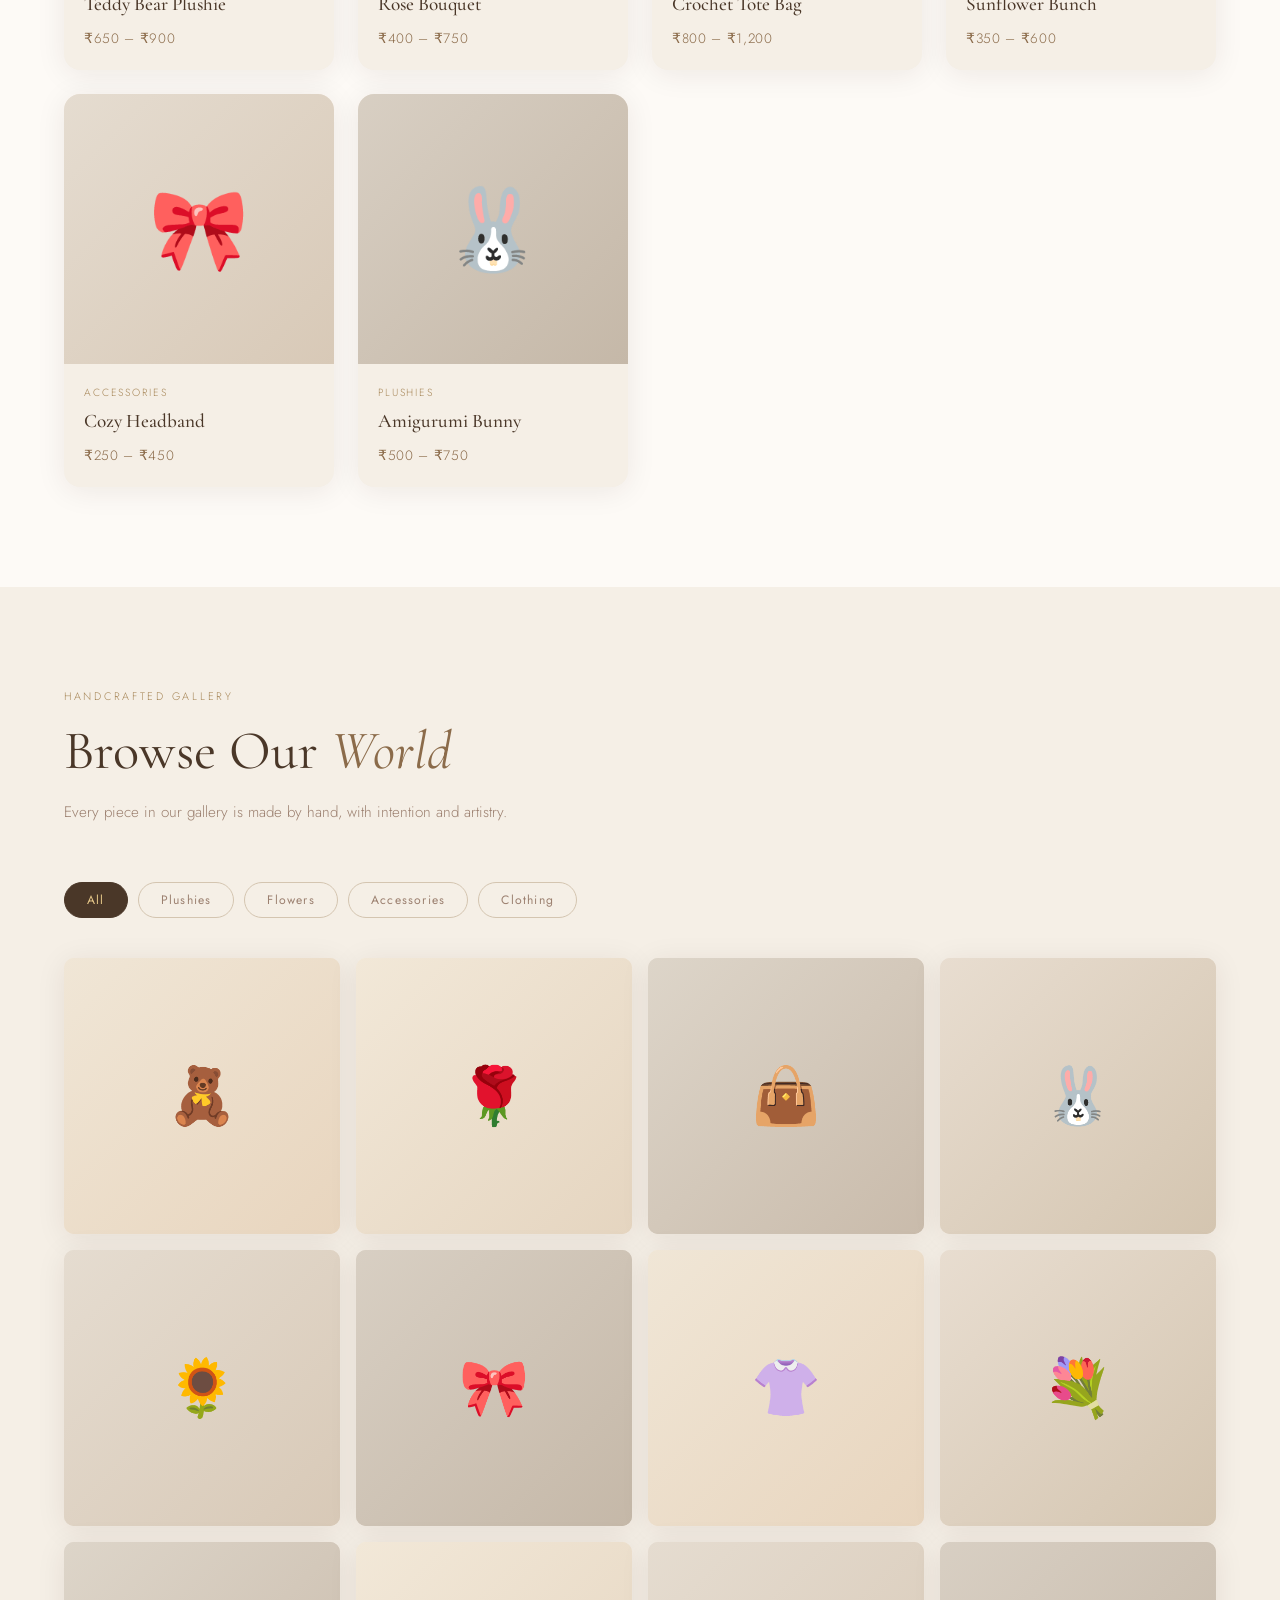
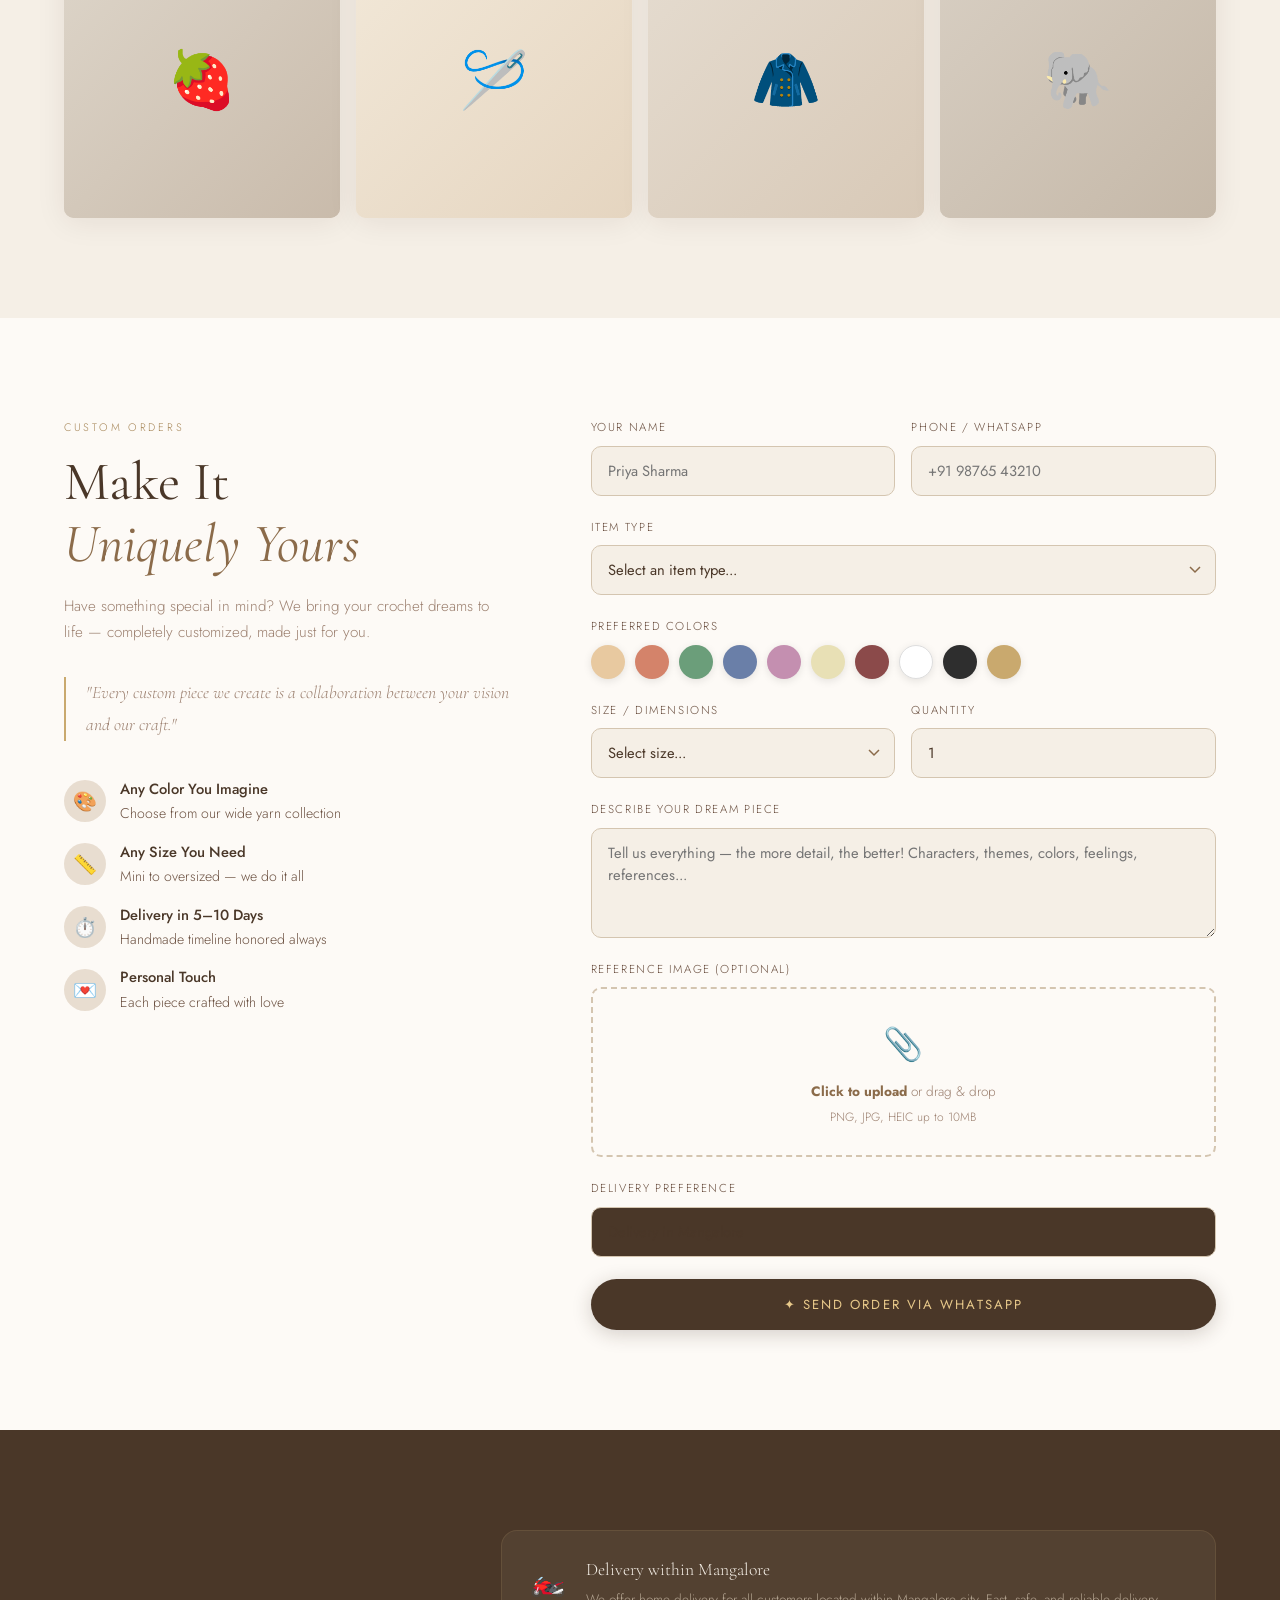
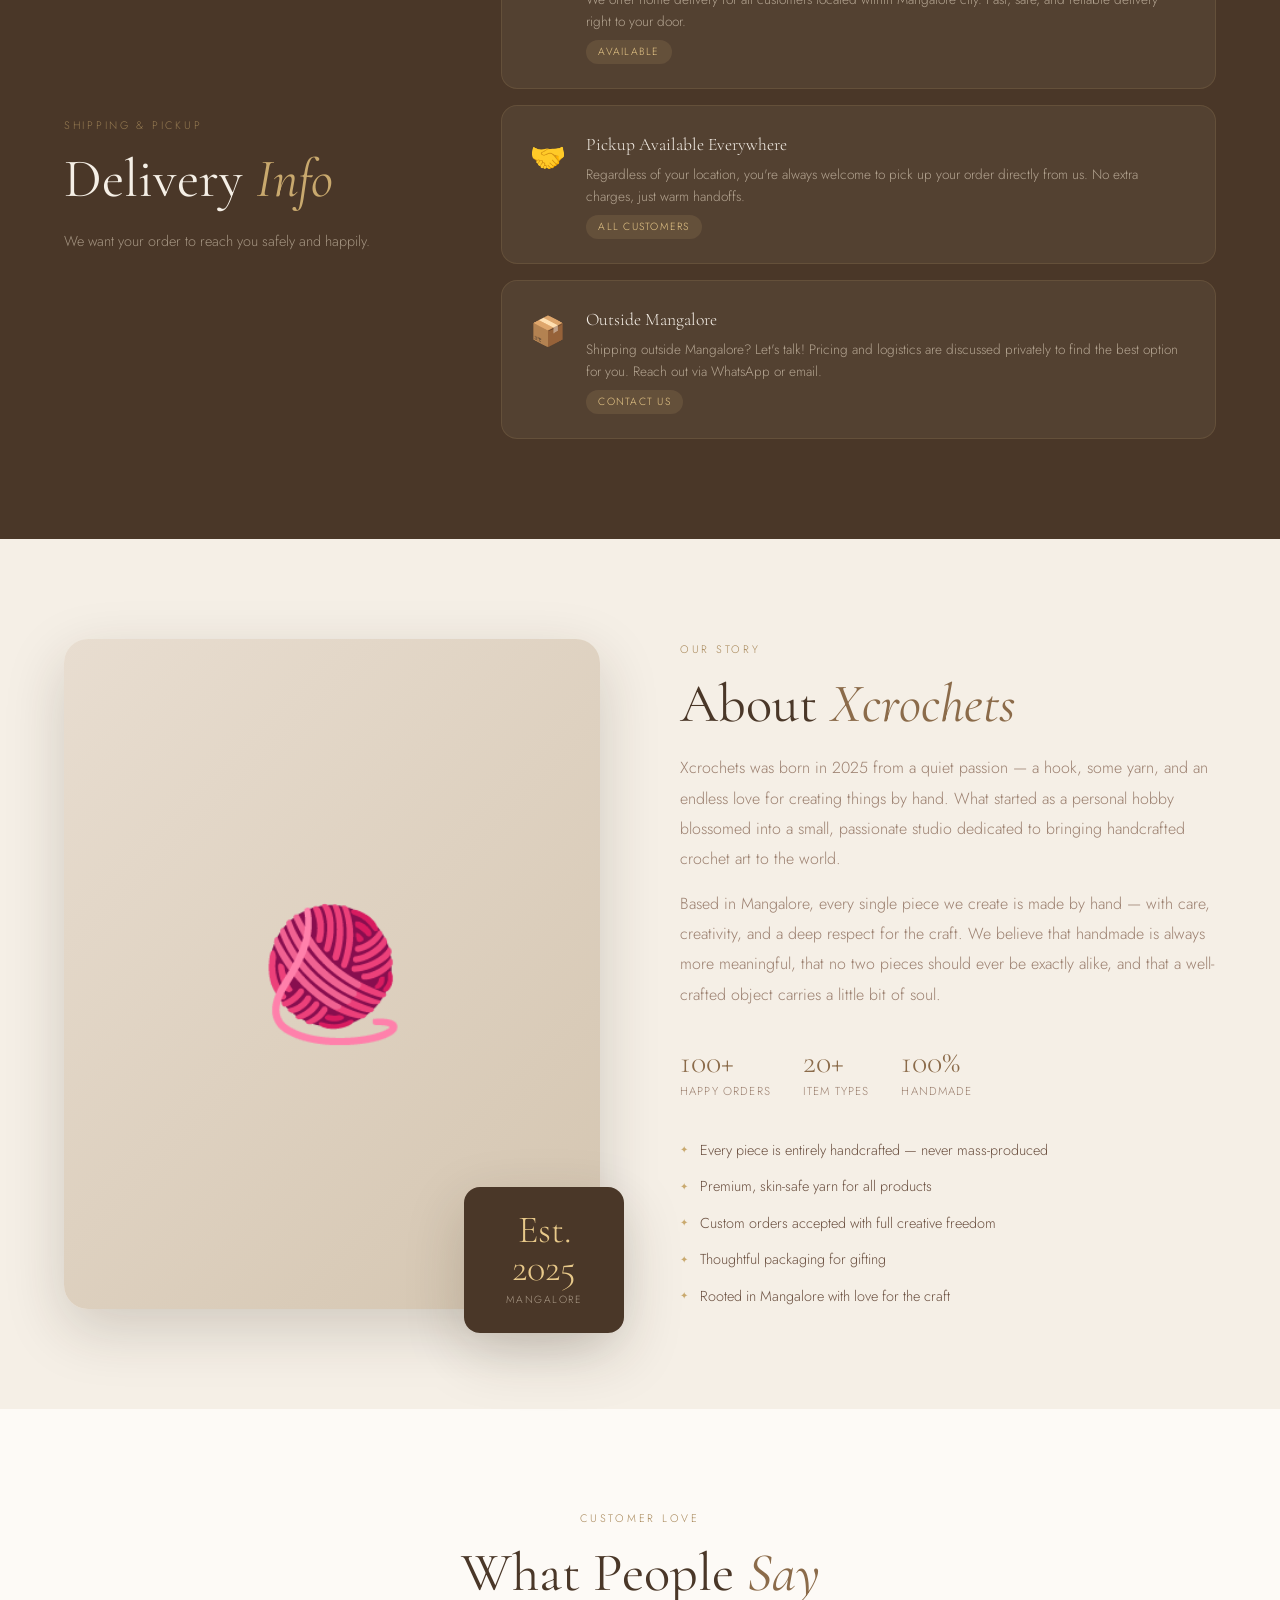
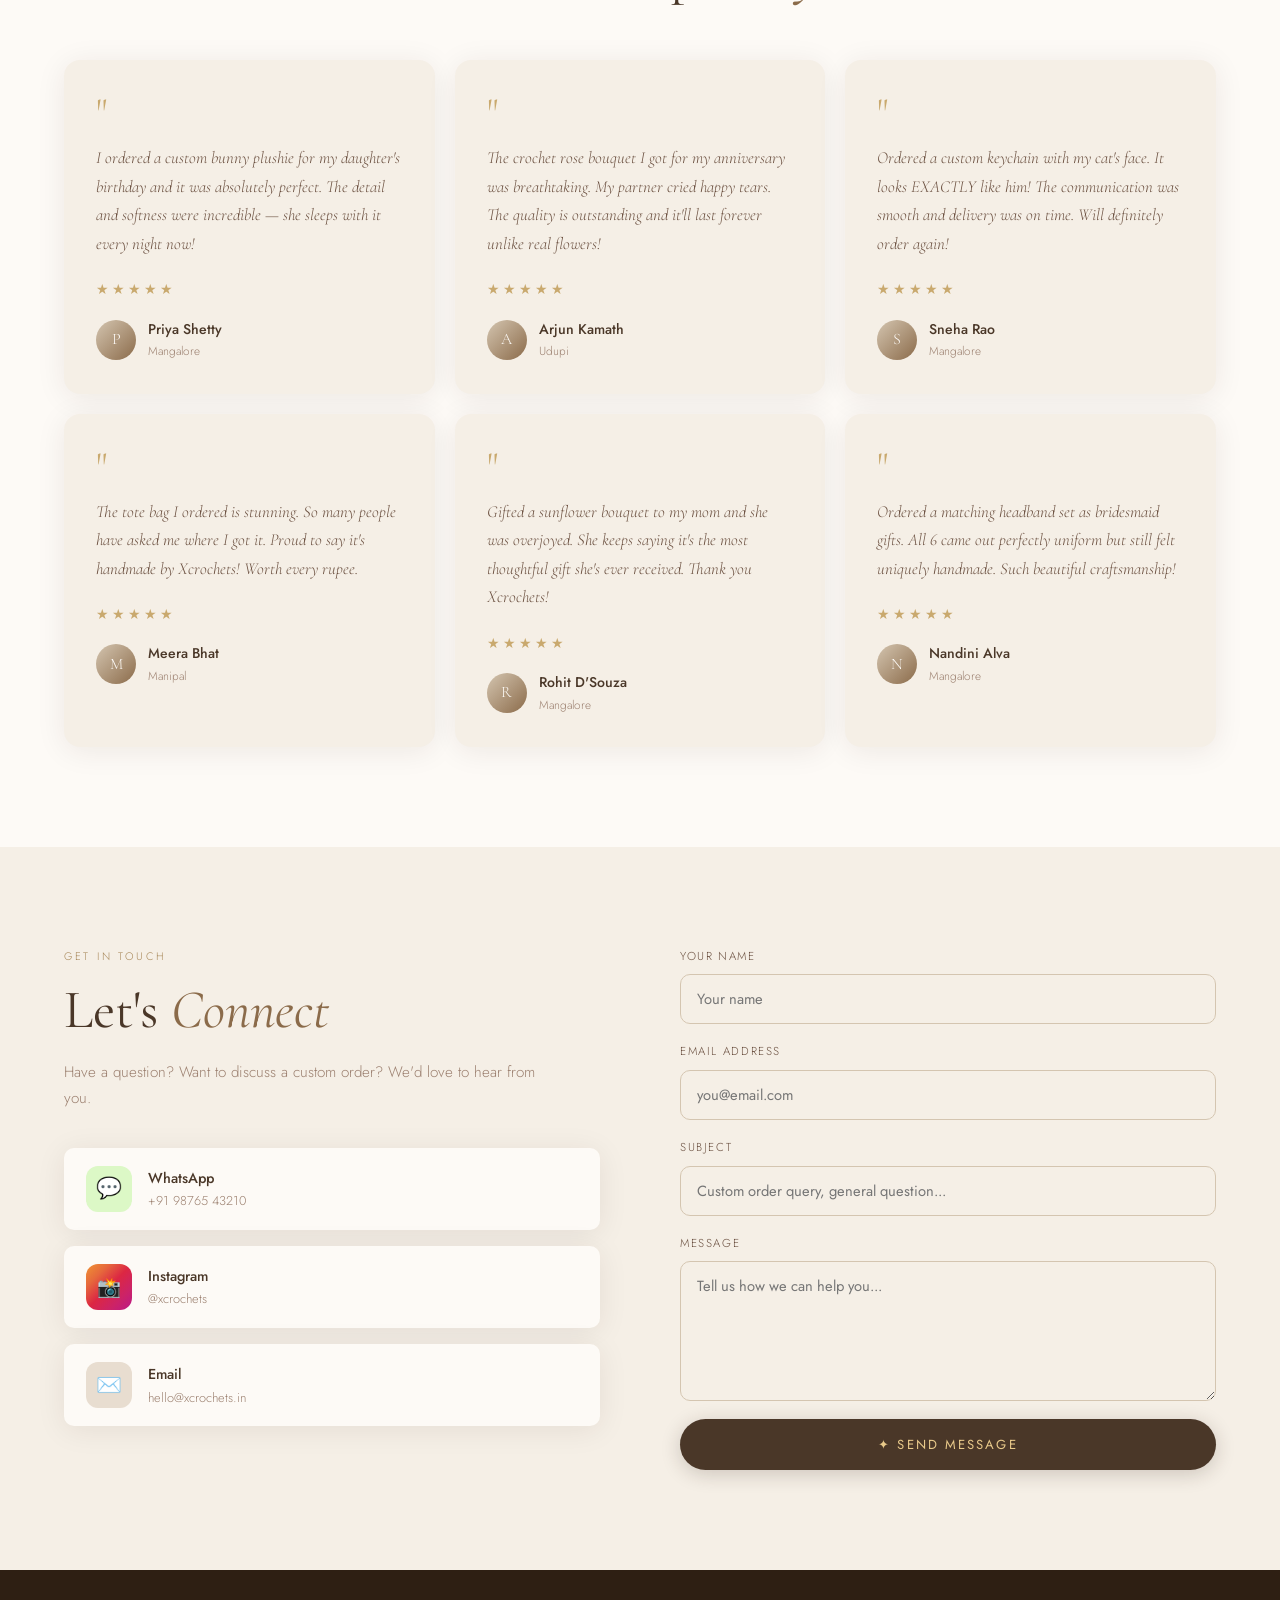
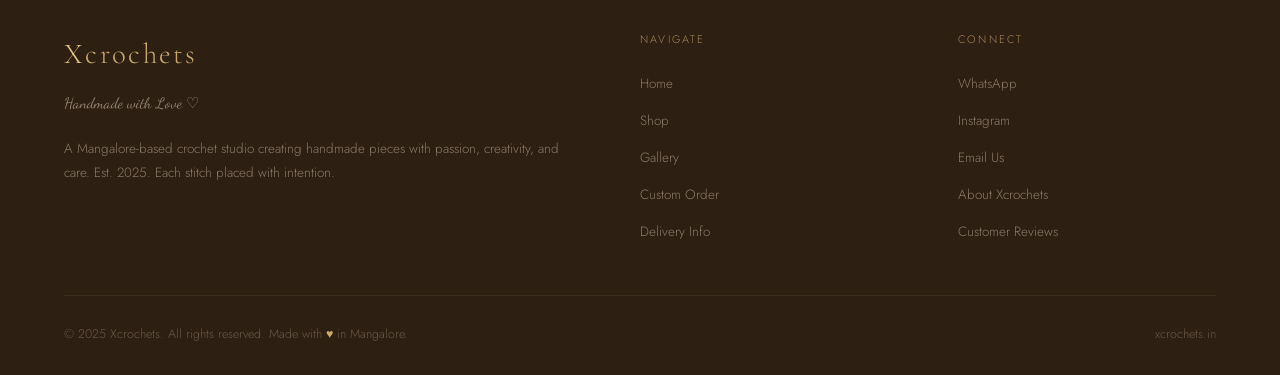
==== commit 6e6b985f: "Add files via upload" ====
--- a/xcrochets.html
+++ b/xcrochets.html
@@ -313,11 +313,18 @@
     .hero-card-img {
       width: 100%; height: 100%;
       object-fit: cover;
+      background: var(--beige);
       min-height: 140px;
     }
-    .hero-card:nth-child(1) .hero-card-img { min-height: 340px; }
-    .hero-card:nth-child(2) .hero-card-img { min-height: 160px; }
-    .hero-card:nth-child(3) .hero-card-img { min-height: 160px; }
+    .hero-card-crochet {
+      width: 100%; height: 100%;
+      display: flex; align-items: center; justify-content: center;
+      font-size: 5rem;
+      background: linear-gradient(135deg, var(--beige) 0%, var(--beige-mid) 100%);
+    }
+    .hero-card:nth-child(1) .hero-card-crochet { min-height: 340px; font-size: 7rem; }
+    .hero-card:nth-child(2) .hero-card-crochet { min-height: 160px; background: linear-gradient(135deg, #e2d5c3 0%, var(--beige) 100%); }
+    .hero-card:nth-child(3) .hero-card-crochet { min-height: 160px; background: linear-gradient(135deg, var(--beige-mid) 0%, #c9b49a 100%); }
     .hero-badge {
       position: absolute;
       top: 16px; right: 16px;
@@ -394,54 +401,6 @@
     }
     .reveal.visible { opacity: 1; transform: translateY(0); }
 
-    /* ===== PRICING NOTICE BANNER ===== */
-    .pricing-notice {
-      background: linear-gradient(135deg, var(--deep-brown) 0%, var(--dark-brown) 100%);
-      border: 1px solid rgba(201,169,110,0.25);
-      border-radius: var(--radius);
-      padding: 20px 32px;
-      display: flex;
-      align-items: center;
-      gap: 16px;
-      margin-bottom: 48px;
-    }
-    .pricing-notice-icon {
-      font-size: 1.4rem;
-      flex-shrink: 0;
-    }
-    .pricing-notice-text {
-      font-family: 'Cormorant Garamond', serif;
-      font-size: 1.05rem;
-      color: var(--gold-light);
-      letter-spacing: 0.02em;
-    }
-    .pricing-notice-text span {
-      font-family: 'Jost', sans-serif;
-      font-size: 0.8rem;
-      color: rgba(212,197,176,0.65);
-      display: block;
-      margin-top: 2px;
-      letter-spacing: 0.05em;
-      font-weight: 300;
-    }
-    .pricing-notice-cta {
-      margin-left: auto;
-      flex-shrink: 0;
-      background: rgba(201,169,110,0.15);
-      border: 1px solid rgba(201,169,110,0.3);
-      color: var(--gold-light);
-      padding: 8px 20px;
-      border-radius: 50px;
-      font-size: 0.72rem;
-      letter-spacing: 0.12em;
-      text-transform: uppercase;
-      transition: var(--transition);
-      white-space: nowrap;
-    }
-    .pricing-notice-cta:hover {
-      background: rgba(201,169,110,0.3);
-    }
-
     /* ===== FEATURED PRODUCTS ===== */
     #products { background: var(--white); }
     .products-header {
@@ -475,15 +434,13 @@
     .product-card:hover { transform: translateY(-8px); box-shadow: var(--shadow-deep); }
     .product-img {
       aspect-ratio: 1;
+      display: flex; align-items: center; justify-content: center;
+      font-size: 4rem;
       position: relative;
       overflow: hidden;
-    }
-    .product-img img {
-      width: 100%; height: 100%;
-      object-fit: cover;
       transition: transform 0.5s ease;
     }
-    .product-card:hover .product-img img { transform: scale(1.07); }
+    .product-card:hover .product-img { transform: scale(1.04); }
     .product-overlay {
       position: absolute; inset: 0;
       background: rgba(46,31,19,0.6);
@@ -517,6 +474,12 @@
       font-size: 1.2rem;
       font-weight: 500;
       color: var(--dark-brown);
+      margin-bottom: 6px;
+    }
+    .product-price {
+      font-size: 0.85rem;
+      color: var(--warm-brown);
+      letter-spacing: 0.05em;
     }
 
     /* ===== GALLERY ===== */
@@ -557,13 +520,11 @@
     }
     .gallery-thumb {
       width: 100%; height: 100%;
-    }
-    .gallery-thumb img {
-      width: 100%; height: 100%;
-      object-fit: cover;
+      display: flex; align-items: center; justify-content: center;
+      font-size: 3.5rem;
       transition: transform 0.5s ease;
     }
-    .gallery-item:hover .gallery-thumb img { transform: scale(1.1); }
+    .gallery-item:hover .gallery-thumb { transform: scale(1.1); }
     .gallery-item-overlay {
       position: absolute; inset: 0;
       background: linear-gradient(to top, rgba(46,31,19,0.7) 0%, transparent 50%);
@@ -613,27 +574,16 @@
       transition: var(--transition);
     }
     .modal-close:hover { background: var(--dark-brown); color: var(--white); }
-    .modal-img {
-      width: 100%; height: 200px;
-      object-fit: cover;
-      border-radius: 12px;
-      margin-bottom: 20px;
-    }
+    .modal-emoji { font-size: 4rem; margin-bottom: 16px; }
     .modal-title {
       font-family: 'Cormorant Garamond', serif;
       font-size: 1.8rem; color: var(--dark-brown);
       margin-bottom: 8px;
     }
-    .modal-desc { color: var(--text-light); font-size: 0.9rem; margin-bottom: 20px; }
-    .modal-pricing-note {
-      background: rgba(201,169,110,0.1);
-      border: 1px solid rgba(201,169,110,0.3);
-      border-radius: 8px;
-      padding: 10px 16px;
-      font-size: 0.8rem;
-      color: var(--warm-brown);
+    .modal-desc { color: var(--text-light); font-size: 0.9rem; margin-bottom: 24px; }
+    .modal-price {
+      font-size: 1rem; color: var(--warm-brown);
       margin-bottom: 20px;
-      letter-spacing: 0.04em;
     }
 
     /* ===== CUSTOM ORDER ===== */
@@ -801,14 +751,13 @@
     }
     .about-main-card {
       border-radius: 24px;
+      background: linear-gradient(135deg, var(--beige) 0%, var(--beige-mid) 100%);
       aspect-ratio: 4/5;
-      overflow: hidden;
+      display: flex; align-items: center; justify-content: center;
+      font-size: 8rem;
       box-shadow: var(--shadow-deep);
       position: relative;
-    }
-    .about-main-card img {
-      width: 100%; height: 100%;
-      object-fit: cover;
+      overflow: hidden;
     }
     .about-accent-card {
       position: absolute;
@@ -1041,7 +990,7 @@
     @media (max-width: 900px) {
       .hero-content { grid-template-columns: 1fr; gap: 40px; }
       .hero-visual { order: -1; }
-      .hero-card:nth-child(1) .hero-card-img { min-height: 220px; }
+      .hero-card:nth-child(1) .hero-card-crochet { min-height: 220px; }
       .custom-inner { grid-template-columns: 1fr; gap: 40px; }
       .custom-left { position: static; }
       .delivery-inner { grid-template-columns: 1fr; gap: 40px; }
@@ -1051,8 +1000,6 @@
       .nav-links { display: none; }
       .hamburger { display: flex; }
       .form-row { grid-template-columns: 1fr; }
-      .pricing-notice { flex-wrap: wrap; }
-      .pricing-notice-cta { margin-left: 0; }
     }
     @media (max-width: 600px) {
       section { padding: 70px 5%; }
@@ -1060,6 +1007,14 @@
       .about-accent-card { display: none; }
       .about-stats { gap: 20px; }
     }
+
+    /* BG colors for product/gallery items */
+    .bg1 { background: linear-gradient(135deg, #f0e6d6, #e8d5be); }
+    .bg2 { background: linear-gradient(135deg, #e8ddd0, #d4c5b0); }
+    .bg3 { background: linear-gradient(135deg, #ddd5c9, #c9bbab); }
+    .bg4 { background: linear-gradient(135deg, #e5dcd0, #d8c9b7); }
+    .bg5 { background: linear-gradient(135deg, #f2e8d8, #e5d5c0); }
+    .bg6 { background: linear-gradient(135deg, #d8cfc3, #c5b8a8); }
   </style>
 </head>
 <body>
@@ -1122,16 +1077,16 @@
     </div>
     <div class="hero-visual">
       <div class="hero-card-grid">
-        <div class="hero-card">
-          <img class="hero-card-img" src="https://images.unsplash.com/photo-1606722590557-d8e4d5e83a78?w=600&q=80&fit=crop" alt="Crochet plushie" />
+        <div class="hero-card bg1">
+          <div class="hero-card-crochet">🧸</div>
           <div class="hero-badge">Plushies</div>
         </div>
-        <div class="hero-card">
-          <img class="hero-card-img" src="https://images.unsplash.com/photo-1558618666-fcd25c85cd64?w=400&q=80&fit=crop" alt="Crochet flowers" />
+        <div class="hero-card bg2">
+          <div class="hero-card-crochet">🌸</div>
           <div class="hero-badge">Flowers</div>
         </div>
-        <div class="hero-card">
-          <img class="hero-card-img" src="https://images.unsplash.com/photo-1548036328-c9fa89d128fa?w=400&q=80&fit=crop" alt="Crochet bag" />
+        <div class="hero-card bg3">
+          <div class="hero-card-crochet">👜</div>
           <div class="hero-badge">Bags</div>
         </div>
       </div>
@@ -1181,59 +1136,30 @@
       </div>
       <a href="#gallery" class="view-all">View Full Gallery →</a>
     </div>
-
-    <!-- PRICING NOTICE BANNER -->
-    <div class="pricing-notice reveal">
-      <div class="pricing-notice-icon">💬</div>
-      <div class="pricing-notice-text">
-        Pricing is discussed privately for all items
-        <span>Every piece is uniquely handcrafted — reach out via WhatsApp or the order form to get a personalised quote.</span>
-      </div>
-      <a href="https://wa.me/9606922836?text=Hi%20Xcrochets!%20I'd%20like%20to%20enquire%20about%20pricing." target="_blank" class="pricing-notice-cta">Ask for Price</a>
-    </div>
-
     <div class="products-grid">
-      <div class="product-card reveal" onclick="openModal('Teddy Bear Plushie','https://images.unsplash.com/photo-1606722590557-d8e4d5e83a78?w=600&q=80&fit=crop','Plushie','A huggable, soft crochet teddy bear made with premium cotton yarn. Perfect as a gift or keepsake.')">
-        <div class="product-img">
-          <img src="https://images.unsplash.com/photo-1606722590557-d8e4d5e83a78?w=600&q=80&fit=crop" alt="Teddy Bear Plushie" />
-          <div class="product-overlay"><div class="overlay-btn">Quick View</div></div>
-        </div>
-        <div class="product-info"><p class="product-cat">Plushies</p><p class="product-name">Teddy Bear Plushie</p></div>
-      </div>
-      <div class="product-card reveal" onclick="openModal('Rose Bouquet','https://images.unsplash.com/photo-1591261730799-ee4e6c2d16d7?w=600&q=80&fit=crop','Flowers','Everlasting crochet rose bouquet — never wilts, never fades. A timeless romantic gift.')">
-        <div class="product-img">
-          <img src="https://images.unsplash.com/photo-1591261730799-ee4e6c2d16d7?w=600&q=80&fit=crop" alt="Rose Bouquet" />
-          <div class="product-overlay"><div class="overlay-btn">Quick View</div></div>
-        </div>
-        <div class="product-info"><p class="product-cat">Flowers</p><p class="product-name">Rose Bouquet</p></div>
-      </div>
-      <div class="product-card reveal" onclick="openModal('Crochet Tote Bag','https://images.unsplash.com/photo-1584917865442-de89df76afd3?w=600&q=80&fit=crop','Accessories','Stylish handcrafted crochet tote — functional, beautiful, and completely unique.')">
-        <div class="product-img">
-          <img src="https://images.unsplash.com/photo-1584917865442-de89df76afd3?w=600&q=80&fit=crop" alt="Crochet Tote Bag" />
-          <div class="product-overlay"><div class="overlay-btn">Quick View</div></div>
-        </div>
-        <div class="product-info"><p class="product-cat">Accessories</p><p class="product-name">Crochet Tote Bag</p></div>
-      </div>
-      <div class="product-card reveal" onclick="openModal('Sunflower Bunch','https://images.unsplash.com/photo-1597848212624-a19eb35e2651?w=600&q=80&fit=crop','Flowers','A cheerful bundle of sunshine — handcrafted sunflowers that brighten any space.')">
-        <div class="product-img">
-          <img src="https://images.unsplash.com/photo-1597848212624-a19eb35e2651?w=600&q=80&fit=crop" alt="Sunflower Bunch" />
-          <div class="product-overlay"><div class="overlay-btn">Quick View</div></div>
-        </div>
-        <div class="product-info"><p class="product-cat">Flowers</p><p class="product-name">Sunflower Bunch</p></div>
-      </div>
-      <div class="product-card reveal" onclick="openModal('Cozy Headband','https://images.unsplash.com/photo-1620799140408-edc6dcb6d633?w=600&q=80&fit=crop','Accessories','Soft, stretchy crochet headband in your choice of colors. Stylish and comfortable.')">
-        <div class="product-img">
-          <img src="https://images.unsplash.com/photo-1620799140408-edc6dcb6d633?w=600&q=80&fit=crop" alt="Cozy Headband" />
-          <div class="product-overlay"><div class="overlay-btn">Quick View</div></div>
-        </div>
-        <div class="product-info"><p class="product-cat">Accessories</p><p class="product-name">Cozy Headband</p></div>
-      </div>
-      <div class="product-card reveal" onclick="openModal('Amigurumi Bunny','https://images.unsplash.com/photo-1558618666-fcd25c85cd64?w=600&q=80&fit=crop','Plushies','An adorable little bunny companion, crocheted with love. Makes the sweetest gift for any age.')">
-        <div class="product-img">
-          <img src="https://images.unsplash.com/photo-1558618666-fcd25c85cd64?w=600&q=80&fit=crop" alt="Amigurumi Bunny" />
-          <div class="product-overlay"><div class="overlay-btn">Quick View</div></div>
-        </div>
-        <div class="product-info"><p class="product-cat">Plushies</p><p class="product-name">Amigurumi Bunny</p></div>
+      <div class="product-card reveal" onclick="openModal('Teddy Bear Plushie','🧸','Plushie','A huggable, soft crochet teddy bear made with premium cotton yarn. Perfect as a gift or keepsake.','\u20b9 650–\u20b9 900')">
+        <div class="product-img bg1"><div style="font-size:5rem">🧸</div><div class="product-overlay"><div class="overlay-btn">Quick View</div></div></div>
+        <div class="product-info"><p class="product-cat">Plushies</p><p class="product-name">Teddy Bear Plushie</p><p class="product-price">₹650 – ₹900</p></div>
+      </div>
+      <div class="product-card reveal" onclick="openModal('Rose Bouquet','🌹','Flowers','Everlasting crochet rose bouquet — never wilts, never fades. A timeless romantic gift.','\u20b9 400–\u20b9 750')">
+        <div class="product-img bg5"><div style="font-size:5rem">🌹</div><div class="product-overlay"><div class="overlay-btn">Quick View</div></div></div>
+        <div class="product-info"><p class="product-cat">Flowers</p><p class="product-name">Rose Bouquet</p><p class="product-price">₹400 – ₹750</p></div>
+      </div>
+      <div class="product-card reveal" onclick="openModal('Tote Bag','👜','Accessories','Stylish handcrafted crochet tote — functional, beautiful, and completely unique.','\u20b9 800–\u20b9 1200')">
+        <div class="product-img bg3"><div style="font-size:5rem">👜</div><div class="product-overlay"><div class="overlay-btn">Quick View</div></div></div>
+        <div class="product-info"><p class="product-cat">Accessories</p><p class="product-name">Crochet Tote Bag</p><p class="product-price">₹800 – ₹1,200</p></div>
+      </div>
+      <div class="product-card reveal" onclick="openModal('Sunflower Bunch','🌻','Flowers','A cheerful bundle of sunshine — handcrafted sunflowers that brighten any space.','\u20b9 350–\u20b9 600')">
+        <div class="product-img bg2"><div style="font-size:5rem">🌻</div><div class="product-overlay"><div class="overlay-btn">Quick View</div></div></div>
+        <div class="product-info"><p class="product-cat">Flowers</p><p class="product-name">Sunflower Bunch</p><p class="product-price">₹350 – ₹600</p></div>
+      </div>
+      <div class="product-card reveal" onclick="openModal('Cozy Headband','🎀','Accessories','Soft, stretchy crochet headband in your choice of colors. Stylish and comfortable.','\u20b9 250–\u20b9 450')">
+        <div class="product-img bg4"><div style="font-size:5rem">🎀</div><div class="product-overlay"><div class="overlay-btn">Quick View</div></div></div>
+        <div class="product-info"><p class="product-cat">Accessories</p><p class="product-name">Cozy Headband</p><p class="product-price">₹250 – ₹450</p></div>
+      </div>
+      <div class="product-card reveal" onclick="openModal('Amigurumi Bunny','🐰','Plushies','An adorable little bunny companion, crocheted with love. Makes the sweetest gift for any age.','\u20b9 500–\u20b9 750')">
+        <div class="product-img bg6"><div style="font-size:5rem">🐰</div><div class="product-overlay"><div class="overlay-btn">Quick View</div></div></div>
+        <div class="product-info"><p class="product-cat">Plushies</p><p class="product-name">Amigurumi Bunny</p><p class="product-price">₹500 – ₹750</p></div>
       </div>
     </div>
   </div>
@@ -1255,52 +1181,52 @@
       <button class="filter-btn" onclick="filterGallery('clothing', this)">Clothing</button>
     </div>
     <div class="gallery-grid" id="galleryGrid">
-      <div class="gallery-item" data-cat="plushie" onclick="openModal('Teddy Bear','https://images.unsplash.com/photo-1606722590557-d8e4d5e83a78?w=600&q=80&fit=crop','Plushie','A classic handmade crochet teddy bear.')">
-        <div class="gallery-thumb"><img src="https://images.unsplash.com/photo-1606722590557-d8e4d5e83a78?w=400&q=80&fit=crop" alt="Teddy Bear" /></div>
+      <div class="gallery-item bg1" data-cat="plushie" onclick="openModal('Teddy Bear','🧸','Plushie','A classic handmade crochet teddy bear.','\u20b9 650–\u20b9 900')">
+        <div class="gallery-thumb bg1"><span>🧸</span></div>
         <div class="gallery-item-overlay"><p class="gallery-item-name">Teddy Bear</p></div>
       </div>
-      <div class="gallery-item" data-cat="flower" onclick="openModal('Crochet Rose','https://images.unsplash.com/photo-1591261730799-ee4e6c2d16d7?w=600&q=80&fit=crop','Flower','Handcrafted crochet rose, never wilts.')">
-        <div class="gallery-thumb"><img src="https://images.unsplash.com/photo-1591261730799-ee4e6c2d16d7?w=400&q=80&fit=crop" alt="Crochet Rose" /></div>
+      <div class="gallery-item bg5" data-cat="flower" onclick="openModal('Rose','🌹','Flower','Handcrafted crochet rose, never wilts.','\u20b9 120–\u20b9 200')">
+        <div class="gallery-thumb bg5"><span>🌹</span></div>
         <div class="gallery-item-overlay"><p class="gallery-item-name">Crochet Rose</p></div>
       </div>
-      <div class="gallery-item" data-cat="accessory" onclick="openModal('Tote Bag','https://images.unsplash.com/photo-1584917865442-de89df76afd3?w=600&q=80&fit=crop','Accessory','Stylish handcrafted crochet tote bag.')">
-        <div class="gallery-thumb"><img src="https://images.unsplash.com/photo-1584917865442-de89df76afd3?w=400&q=80&fit=crop" alt="Tote Bag" /></div>
+      <div class="gallery-item bg3" data-cat="accessory" onclick="openModal('Tote Bag','👜','Accessory','Stylish handcrafted crochet tote bag.','\u20b9 800–\u20b9 1200')">
+        <div class="gallery-thumb bg3"><span>👜</span></div>
         <div class="gallery-item-overlay"><p class="gallery-item-name">Tote Bag</p></div>
       </div>
-      <div class="gallery-item" data-cat="plushie" onclick="openModal('Bunny Plushie','https://images.unsplash.com/photo-1558618666-fcd25c85cd64?w=600&q=80&fit=crop','Plushie','Sweet amigurumi bunny plushie.')">
-        <div class="gallery-thumb"><img src="https://images.unsplash.com/photo-1558618666-fcd25c85cd64?w=400&q=80&fit=crop" alt="Bunny Plushie" /></div>
+      <div class="gallery-item bg2" data-cat="plushie" onclick="openModal('Bunny','🐰','Plushie','Sweet amigurumi bunny plushie.','\u20b9 500–\u20b9 750')">
+        <div class="gallery-thumb bg2"><span>🐰</span></div>
         <div class="gallery-item-overlay"><p class="gallery-item-name">Bunny Plushie</p></div>
       </div>
-      <div class="gallery-item" data-cat="flower" onclick="openModal('Sunflower','https://images.unsplash.com/photo-1597848212624-a19eb35e2651?w=600&q=80&fit=crop','Flower','Cheerful crochet sunflower bunch.')">
-        <div class="gallery-thumb"><img src="https://images.unsplash.com/photo-1597848212624-a19eb35e2651?w=400&q=80&fit=crop" alt="Sunflower" /></div>
+      <div class="gallery-item bg4" data-cat="flower" onclick="openModal('Sunflower','🌻','Flower','Cheerful crochet sunflower bunch.','\u20b9 350–\u20b9 600')">
+        <div class="gallery-thumb bg4"><span>🌻</span></div>
         <div class="gallery-item-overlay"><p class="gallery-item-name">Sunflower</p></div>
       </div>
-      <div class="gallery-item" data-cat="accessory" onclick="openModal('Headband','https://images.unsplash.com/photo-1620799140408-edc6dcb6d633?w=600&q=80&fit=crop','Accessory','Soft crochet headband in various colors.')">
-        <div class="gallery-thumb"><img src="https://images.unsplash.com/photo-1620799140408-edc6dcb6d633?w=400&q=80&fit=crop" alt="Headband" /></div>
+      <div class="gallery-item bg6" data-cat="accessory" onclick="openModal('Headband','🎀','Accessory','Soft crochet headband in various colors.','\u20b9 250–\u20b9 450')">
+        <div class="gallery-thumb bg6"><span>🎀</span></div>
         <div class="gallery-item-overlay"><p class="gallery-item-name">Headband</p></div>
       </div>
-      <div class="gallery-item" data-cat="clothing" onclick="openModal('Crochet Top','https://images.unsplash.com/photo-1594938298603-c8148c4b4fe5?w=600&q=80&fit=crop','Clothing','Trendy handmade crochet crop top.')">
-        <div class="gallery-thumb"><img src="https://images.unsplash.com/photo-1594938298603-c8148c4b4fe5?w=400&q=80&fit=crop" alt="Crochet Top" /></div>
+      <div class="gallery-item bg1" data-cat="clothing" onclick="openModal('Crop Top','👚','Clothing','Trendy handmade crochet crop top.','\u20b9 900–\u20b9 1400')">
+        <div class="gallery-thumb bg1"><span>👚</span></div>
         <div class="gallery-item-overlay"><p class="gallery-item-name">Crochet Top</p></div>
       </div>
-      <div class="gallery-item" data-cat="flower" onclick="openModal('Mixed Bouquet','https://images.unsplash.com/photo-1487530811015-780780b0e26b?w=600&q=80&fit=crop','Flower','Beautiful mixed crochet flower bouquet.')">
-        <div class="gallery-thumb"><img src="https://images.unsplash.com/photo-1487530811015-780780b0e26b?w=400&q=80&fit=crop" alt="Mixed Bouquet" /></div>
+      <div class="gallery-item bg2" data-cat="flower" onclick="openModal('Lavender','💜','Flower','Delicate crochet lavender sprigs.','\u20b9 180–\u20b9 350')">
+        <div class="gallery-thumb bg2"><span>💐</span></div>
         <div class="gallery-item-overlay"><p class="gallery-item-name">Mixed Bouquet</p></div>
       </div>
-      <div class="gallery-item" data-cat="plushie" onclick="openModal('Strawberry Plushie','https://images.unsplash.com/photo-1568702846914-96b305d2aaeb?w=600&q=80&fit=crop','Plushie','Kawaii crochet strawberry plushie.')">
-        <div class="gallery-thumb"><img src="https://images.unsplash.com/photo-1568702846914-96b305d2aaeb?w=400&q=80&fit=crop" alt="Strawberry Plushie" /></div>
+      <div class="gallery-item bg3" data-cat="plushie" onclick="openModal('Strawberry','🍓','Plushie','Kawaii crochet strawberry plushie.','\u20b9 350–\u20b9 500')">
+        <div class="gallery-thumb bg3"><span>🍓</span></div>
         <div class="gallery-item-overlay"><p class="gallery-item-name">Strawberry Plushie</p></div>
       </div>
-      <div class="gallery-item" data-cat="accessory" onclick="openModal('Scrunchies','https://images.unsplash.com/photo-1522337360788-8b13dee7a37e?w=600&q=80&fit=crop','Accessory','Crochet hair scrunchie set.')">
-        <div class="gallery-thumb"><img src="https://images.unsplash.com/photo-1522337360788-8b13dee7a37e?w=400&q=80&fit=crop" alt="Scrunchies" /></div>
+      <div class="gallery-item bg5" data-cat="accessory" onclick="openModal('Scrunchie','✨','Accessory','Crochet hair scrunchie set.','\u20b9 150–\u20b9 280')">
+        <div class="gallery-thumb bg5"><span>🪡</span></div>
         <div class="gallery-item-overlay"><p class="gallery-item-name">Scrunchies</p></div>
       </div>
-      <div class="gallery-item" data-cat="clothing" onclick="openModal('Crochet Cardigan','https://images.unsplash.com/photo-1549298916-b41d501d3772?w=600&q=80&fit=crop','Clothing','Cozy handmade crochet cardigan.')">
-        <div class="gallery-thumb"><img src="https://images.unsplash.com/photo-1549298916-b41d501d3772?w=400&q=80&fit=crop" alt="Crochet Cardigan" /></div>
+      <div class="gallery-item bg4" data-cat="clothing" onclick="openModal('Cardigan','🧥','Clothing','Cozy handmade crochet cardigan.','\u20b9 2000–\u20b9 3000')">
+        <div class="gallery-thumb bg4"><span>🧥</span></div>
         <div class="gallery-item-overlay"><p class="gallery-item-name">Crochet Cardigan</p></div>
       </div>
-      <div class="gallery-item" data-cat="plushie" onclick="openModal('Elephant Plushie','https://images.unsplash.com/photo-1581656702119-b35e50d13d1b?w=600&q=80&fit=crop','Plushie','Giant crochet elephant stuffed animal.')">
-        <div class="gallery-thumb"><img src="https://images.unsplash.com/photo-1581656702119-b35e50d13d1b?w=400&q=80&fit=crop" alt="Elephant Plushie" /></div>
+      <div class="gallery-item bg6" data-cat="plushie" onclick="openModal('Elephant','🐘','Plushie','Giant crochet elephant stuffed animal.','\u20b9 800–\u20b9 1200')">
+        <div class="gallery-thumb bg6"><span>🐘</span></div>
         <div class="gallery-item-overlay"><p class="gallery-item-name">Elephant Plushie</p></div>
       </div>
     </div>
@@ -1420,7 +1346,7 @@
           <button type="submit" class="submit-btn">✦ Send Order via WhatsApp</button>
           <div class="form-success" id="formSuccess">
             ✦ Your order is being sent to WhatsApp! ✦<br>
-            <span style="font-size:0.85rem;font-family:'Jost',sans-serif;color:var(--text-light)">We'll get back to you shortly to confirm details and pricing.</span>
+            <span style="font-size:0.85rem;font-family:'Jost',sans-serif;color:var(--text-light)">We'll get back to you shortly to confirm details.</span>
           </div>
         </form>
       </div>
@@ -1472,9 +1398,7 @@
   <div class="inner">
     <div class="about-inner">
       <div class="about-visual reveal">
-        <div class="about-main-card">
-          <img src="https://images.unsplash.com/photo-1617839625591-e5a789593135?w=700&q=80&fit=crop" alt="Crochet craft" />
-        </div>
+        <div class="about-main-card">🧶</div>
         <div class="about-accent-card">
           <div class="about-accent-num">Est.</div>
           <div class="about-accent-num">2025</div>
@@ -1591,9 +1515,9 @@
         <h2 class="section-title">Let's <em>Connect</em></h2>
         <p class="section-sub">Have a question? Want to discuss a custom order? We'd love to hear from you.</p>
         <div class="contact-channels">
-          <a href="https://wa.me/9606922836?text=Hi%20Xcrochets!%20I%20have%20a%20query." target="_blank" class="contact-channel">
+          <a href="https://wa.me/919876543210?text=Hi%20Xcrochets!%20I%20have%20a%20query." target="_blank" class="contact-channel">
             <div class="channel-icon ch-wa">💬</div>
-            <div><p class="channel-name">WhatsApp</p><p class="channel-val">+96 06922836</p></div>
+            <div><p class="channel-name">WhatsApp</p><p class="channel-val">+91 98765 43210</p></div>
           </a>
           <a href="https://instagram.com/xcrochets" target="_blank" class="contact-channel">
             <div class="channel-icon ch-ig" style="color:white;font-size:1.2rem">📸</div>
@@ -1655,7 +1579,7 @@
       <div>
         <p class="footer-col-title">Connect</p>
         <ul class="footer-links">
-          <li><a href="https://wa.me/9606922836" target="_blank">WhatsApp</a></li>
+          <li><a href="https://wa.me/919876543210" target="_blank">WhatsApp</a></li>
           <li><a href="https://instagram.com/xcrochets" target="_blank">Instagram</a></li>
           <li><a href="mailto:hello@xcrochets.in">Email Us</a></li>
           <li><a href="#about">About Xcrochets</a></li>
@@ -1674,18 +1598,17 @@
 <div class="modal-backdrop" id="productModal" onclick="closeModal(event)">
   <div class="modal-box">
     <button class="modal-close" onclick="document.getElementById('productModal').classList.remove('open')">✕</button>
-    <img class="modal-img" id="modalImg" src="" alt="" />
+    <div class="modal-emoji" id="modalEmoji">🧸</div>
     <p style="font-size:0.65rem;letter-spacing:0.18em;text-transform:uppercase;color:var(--gold-muted);margin-bottom:6px" id="modalCat">Plushie</p>
     <h3 class="modal-title" id="modalTitle">Teddy Bear</h3>
     <p class="modal-desc" id="modalDesc">Description here</p>
-    <div class="modal-pricing-note">💬 Pricing is discussed privately — contact us for a personalised quote.</div>
-    <a href="https://wa.me/9606922836?text=Hi%20Xcrochets!%20I'd%20like%20to%20enquire%20about%20pricing%20for%20a%20piece." target="_blank" class="btn-primary" style="display:inline-block;margin-right:10px">Ask for Price →</a>
-    <a id="modalOrderBtn" href="#custom" class="btn-secondary" style="display:inline-block" onclick="document.getElementById('productModal').classList.remove('open')">Customize &amp; Order</a>
+    <p class="modal-price" id="modalPrice">₹650 – ₹900</p>
+    <a id="modalOrderBtn" href="#custom" class="btn-primary" style="display:inline-block" onclick="document.getElementById('productModal').classList.remove('open')">Customize &amp; Order →</a>
   </div>
 </div>
 
 <!-- WHATSAPP FLOAT -->
-<a href="https://wa.me/9606922836?text=Hi%20Xcrochets!%20I'd%20like%20to%20place%20an%20order." target="_blank" class="wa-float" title="Chat on WhatsApp">💬</a>
+<a href="https://wa.me/919876543210?text=Hi%20Xcrochets!%20I'd%20like%20to%20place%20an%20order." target="_blank" class="wa-float" title="Chat on WhatsApp">💬</a>
 
 <script>
   // LOADER
@@ -1719,12 +1642,12 @@
   reveals.forEach(el => revealObserver.observe(el));
 
   // MODAL
-  function openModal(title, imgSrc, cat, desc) {
+  function openModal(title, emoji, cat, desc, price) {
     document.getElementById('modalTitle').textContent = title;
-    document.getElementById('modalImg').src = imgSrc;
-    document.getElementById('modalImg').alt = title;
+    document.getElementById('modalEmoji').textContent = emoji;
     document.getElementById('modalCat').textContent = cat;
     document.getElementById('modalDesc').textContent = desc;
+    document.getElementById('modalPrice').textContent = price;
     document.getElementById('productModal').classList.add('open');
   }
   function closeModal(e) {
@@ -1776,7 +1699,7 @@
       `(Sent via xcrochets.in)`
     );
     document.getElementById('formSuccess').classList.add('show');
-    setTimeout(() => window.open(`https://wa.me/9606922836?text=${msg}`, '_blank'), 400);
+    setTimeout(() => window.open(`https://wa.me/919876543210?text=${msg}`, '_blank'), 400);
   }
 
   // CONTACT FORM
